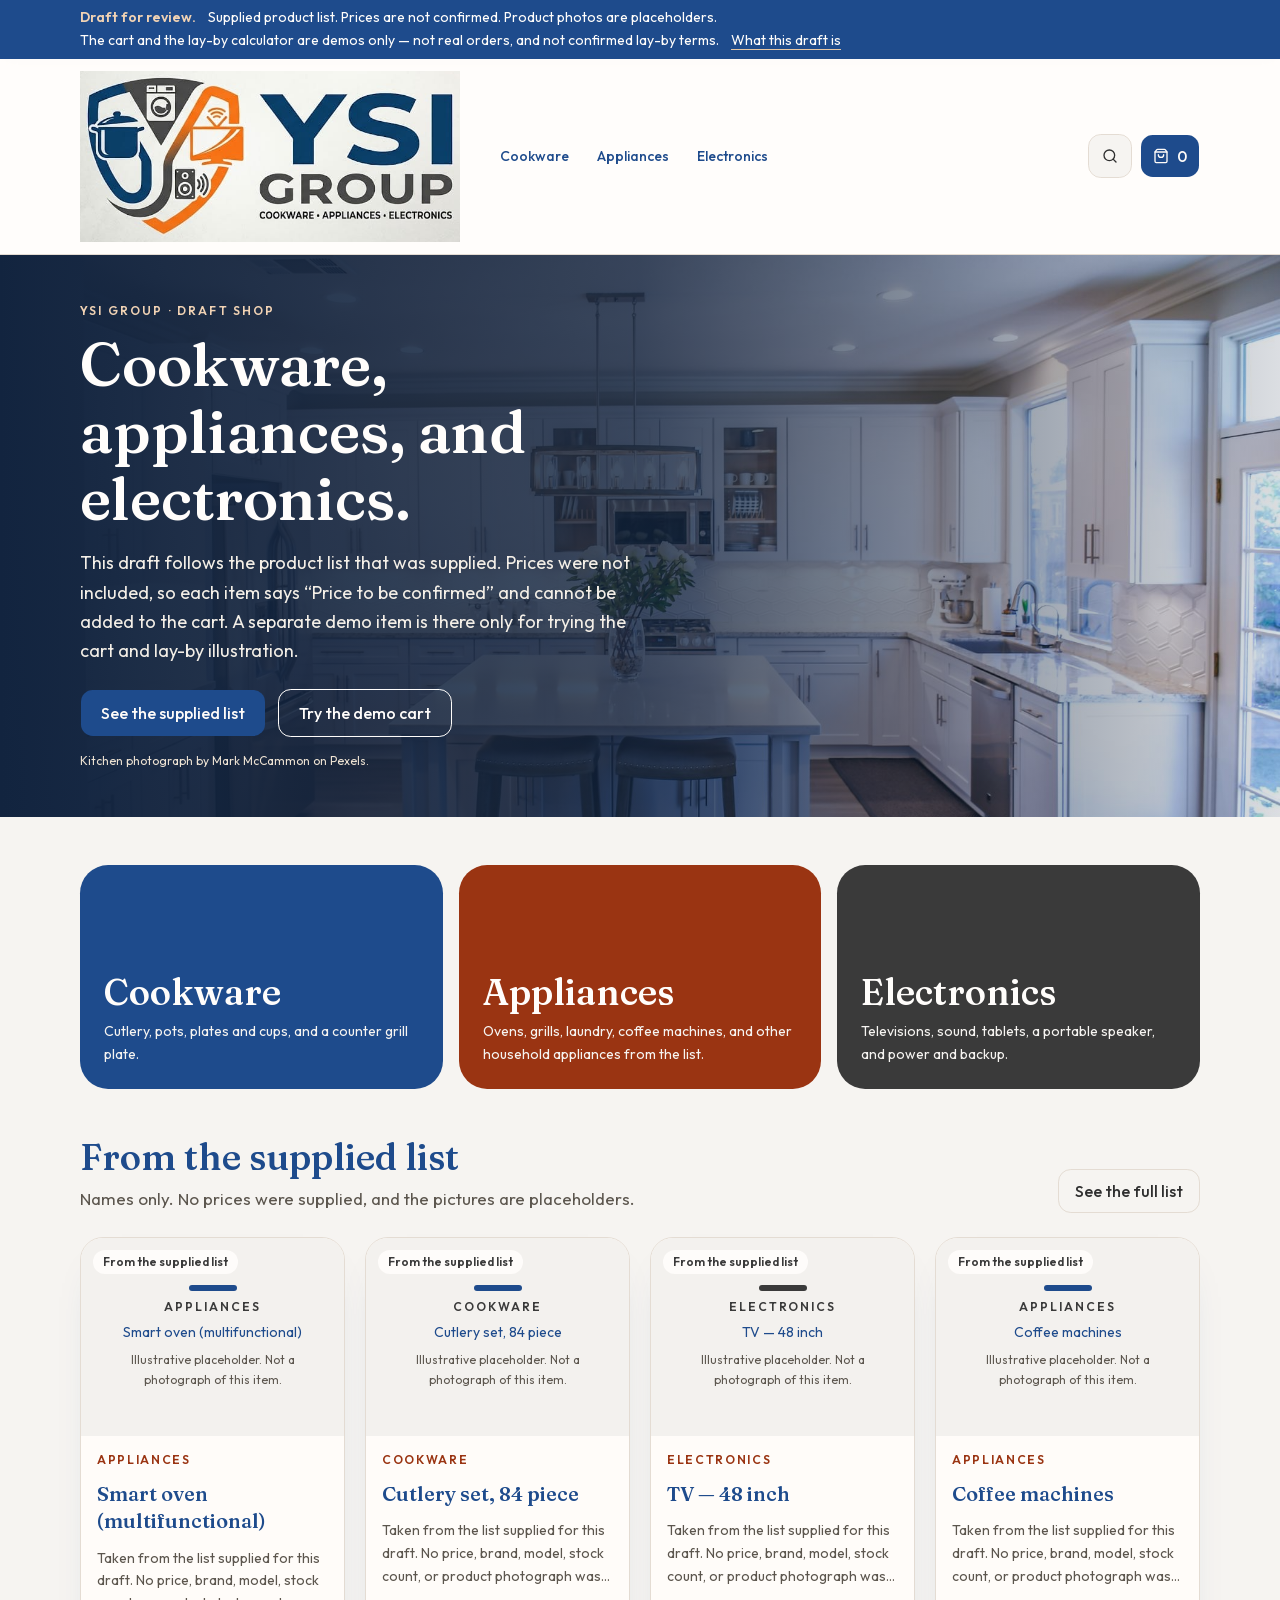
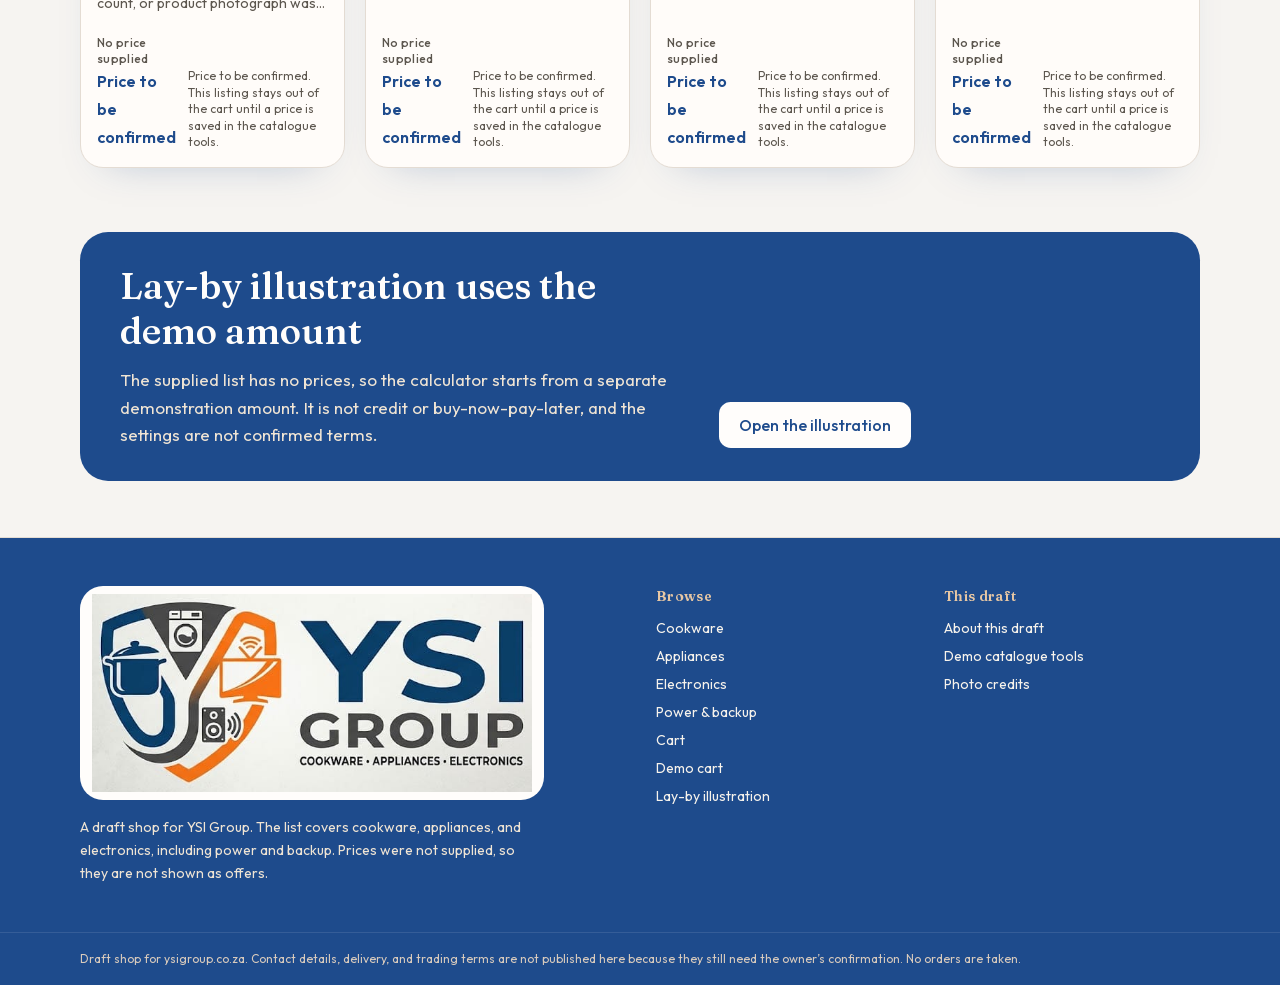
==== index.html @ 5c90bb42 "Publish YSI Group draft shop for ysigroup.co.za" ====
<!DOCTYPE html><html lang="en" class="_4LtYgq_variable _5PBLiG_variable h-full antialiased"><head><meta charSet="utf-8"/><meta name="viewport" content="width=device-width, initial-scale=1"/><link rel="preload" href="/_next/static/media/c0680f1bdb3a2e90-s.p.1gsd1jahc5dg_.woff2" as="font" crossorigin="" type="font/woff2"/><link rel="preload" href="/_next/static/media/edb99fec956915f8-s.p.32sris142tqlb.woff2" as="font" crossorigin="" type="font/woff2"/><link rel="preload" href="/images/ysi-logo.png" as="image"/><link rel="preload" as="image" href="/images/hero-kitchen.jpg"/><link rel="stylesheet" href="/_next/static/chunks/2i1_i2-8lneox.css" data-precedence="next"/><link rel="preload" as="script" fetchPriority="low" href="/_next/static/chunks/3y705tc4v-41-.js"/><script src="/_next/static/chunks/2rv5jvl35qh22.js" async=""></script><script src="/_next/static/chunks/23e6jep2anmtk.js" async=""></script><script src="/_next/static/chunks/0zrcyuvl1kbvc.js" async=""></script><script src="/_next/static/chunks/turbopack-2u1d16houkiyo.js" async=""></script><script src="/_next/static/chunks/26s81gj2-5ekq.js" async=""></script><script src="/_next/static/chunks/3yb5p16ab48hy.js" async=""></script><script src="/_next/static/chunks/202m1kkd1y5s2.js" async=""></script><script src="/_next/static/chunks/2oakj0gcyv1wy.js" async=""></script><script src="/_next/static/chunks/1x6cd5xldhxh9.js" async=""></script><title>YSI Group — draft shop</title><meta name="description" content="Draft shop for YSI Group. The supplied list has no confirmed prices. Photos are placeholders. The cart and lay-by calculator are demos only."/><meta name="robots" content="noindex, nofollow"/><link rel="icon" href="/favicon.ico?favicon.117ezoe8m31dk.ico" sizes="48x48" type="image/x-icon"/><meta name="next-size-adjust" content=""/><script src="/_next/static/chunks/0cz1d0mv5g_q7.js" noModule=""></script></head><body class="flex min-h-full flex-col bg-background text-foreground"><div hidden=""><!--$--><!--/$--></div><a href="#content" class="skip-link">Skip to content</a><div class="bg-navy text-[#fffdfb]"><p class="mx-auto flex max-w-6xl flex-wrap items-center gap-x-3 gap-y-1 px-4 py-2 text-sm leading-snug"><span class="font-semibold text-[#f0d2b4]">Draft for review.</span><span>Supplied product list. Prices are not confirmed. Product photos are placeholders.</span><span>The cart and the lay-by calculator are demos only — not real orders, and not confirmed lay-by terms.</span><a class="underline decoration-[#e7c7a4] underline-offset-4" href="/draft/">What this draft is</a></p></div><header class="sticky top-0 z-40 border-b border-border bg-[#fffdfb]/95 backdrop-blur"><div class="mx-auto flex max-w-6xl flex-wrap items-center gap-x-3 gap-y-2 px-4 py-3"><button data-slot="sheet-trigger" data-variant="outline" data-size="icon" class="group/button inline-flex shrink-0 items-center justify-center rounded-lg border bg-clip-padding text-sm font-medium whitespace-nowrap transition-all outline-none select-none focus-visible:border-ring focus-visible:ring-3 focus-visible:ring-ring/50 active:not-aria-[haspopup]:translate-y-px disabled:pointer-events-none disabled:opacity-50 aria-invalid:border-destructive aria-invalid:ring-3 aria-invalid:ring-destructive/20 dark:aria-invalid:border-destructive/50 dark:aria-invalid:ring-destructive/40 [&amp;_svg]:pointer-events-none [&amp;_svg]:shrink-0 [&amp;_svg:not([class*=&#x27;size-&#x27;])]:size-4 border-border bg-background hover:bg-muted hover:text-foreground aria-expanded:bg-muted aria-expanded:text-foreground dark:border-input dark:bg-input/30 dark:hover:bg-input/50 size-11 md:hidden" aria-label="Open menu" type="button" aria-haspopup="dialog" aria-expanded="false" data-state="closed"><svg xmlns="http://www.w3.org/2000/svg" width="24" height="24" viewBox="0 0 24 24" fill="none" stroke="currentColor" stroke-width="2" stroke-linecap="round" stroke-linejoin="round" class="lucide lucide-menu" aria-hidden="true"><path d="M4 5h16"></path><path d="M4 12h16"></path><path d="M4 19h16"></path></svg></button><a class="order-last w-full rounded-md focus-visible:outline-2 focus-visible:outline-offset-4 focus-visible:outline-copper md:order-none md:w-auto" href="/"><img src="/images/ysi-logo.png" alt="YSI Group. Cookware, appliances, electronics." width="628" height="283" class="h-auto w-full max-w-[440px] object-contain object-left md:w-[380px]"/></a><nav class="ml-4 hidden items-center gap-1 md:flex" aria-label="Primary"><a class="rounded-full px-3 py-2 text-sm font-medium text-navy hover:bg-secondary" href="/cookware/">Cookware</a><a class="rounded-full px-3 py-2 text-sm font-medium text-navy hover:bg-secondary" href="/appliances/">Appliances</a><a class="rounded-full px-3 py-2 text-sm font-medium text-navy hover:bg-secondary" href="/electronics/">Electronics</a></nav><div class="ml-auto flex items-center gap-2"><a aria-label="Search the supplied list" data-slot="button" data-variant="outline" data-size="icon" class="group/button shrink-0 items-center justify-center rounded-lg border bg-clip-padding text-sm font-medium whitespace-nowrap transition-all outline-none select-none focus-visible:border-ring focus-visible:ring-3 focus-visible:ring-ring/50 active:not-aria-[haspopup]:translate-y-px disabled:pointer-events-none disabled:opacity-50 aria-invalid:border-destructive aria-invalid:ring-3 aria-invalid:ring-destructive/20 dark:aria-invalid:border-destructive/50 dark:aria-invalid:ring-destructive/40 [&amp;_svg]:pointer-events-none [&amp;_svg]:shrink-0 [&amp;_svg:not([class*=&#x27;size-&#x27;])]:size-4 border-border bg-background hover:bg-muted hover:text-foreground aria-expanded:bg-muted aria-expanded:text-foreground dark:border-input dark:bg-input/30 dark:hover:bg-input/50 size-11 hidden sm:inline-flex" href="/shop/#catalogue-search"><svg xmlns="http://www.w3.org/2000/svg" width="24" height="24" viewBox="0 0 24 24" fill="none" stroke="currentColor" stroke-width="2" stroke-linecap="round" stroke-linejoin="round" class="lucide lucide-search" aria-hidden="true"><path d="m21 21-4.34-4.34"></path><circle cx="11" cy="11" r="8"></circle></svg></a><button data-slot="button" data-variant="default" data-size="default" class="group/button inline-flex shrink-0 items-center justify-center rounded-lg border border-transparent bg-clip-padding font-medium whitespace-nowrap transition-all outline-none select-none focus-visible:border-ring focus-visible:ring-3 focus-visible:ring-ring/50 active:not-aria-[haspopup]:translate-y-px disabled:pointer-events-none disabled:opacity-50 aria-invalid:border-destructive aria-invalid:ring-3 aria-invalid:ring-destructive/20 dark:aria-invalid:border-destructive/50 dark:aria-invalid:ring-destructive/40 [&amp;_svg]:pointer-events-none [&amp;_svg]:shrink-0 [&amp;_svg:not([class*=&#x27;size-&#x27;])]:size-4 bg-primary text-primary-foreground hover:bg-primary/80 h-11 text-base has-data-[icon=inline-end]:pr-3 has-data-[icon=inline-start]:pl-3 min-w-11 gap-2 px-3" aria-label="Open cart"><svg xmlns="http://www.w3.org/2000/svg" width="24" height="24" viewBox="0 0 24 24" fill="none" stroke="currentColor" stroke-width="2" stroke-linecap="round" stroke-linejoin="round" class="lucide lucide-shopping-bag" aria-hidden="true"><path d="M16 10a4 4 0 0 1-8 0"></path><path d="M3.103 6.034h17.794"></path><path d="M3.4 5.467a2 2 0 0 0-.4 1.2V20a2 2 0 0 0 2 2h14a2 2 0 0 0 2-2V6.667a2 2 0 0 0-.4-1.2l-2-2.667A2 2 0 0 0 17 2H7a2 2 0 0 0-1.6.8z"></path></svg><span class="tabular-nums"></span></button></div></div></header><main id="content" class="flex-1"><!--$?--><template id="B:0"></template><div class="mx-auto max-w-6xl px-4 py-8" aria-busy="true" aria-live="polite"><p class="text-sm text-muted-foreground">Loading the draft catalogue…</p><div class="mt-6 grid gap-4 sm:grid-cols-2 lg:grid-cols-3"><div class="h-80 animate-pulse rounded-2xl bg-cream-deep"></div><div class="h-80 animate-pulse rounded-2xl bg-cream-deep"></div><div class="h-80 animate-pulse rounded-2xl bg-cream-deep"></div><div class="h-80 animate-pulse rounded-2xl bg-cream-deep"></div><div class="h-80 animate-pulse rounded-2xl bg-cream-deep"></div><div class="h-80 animate-pulse rounded-2xl bg-cream-deep"></div></div></div><!--/$--><!--$--><!--/$--></main><footer class="mt-auto border-t border-border bg-navy text-[#f7f3ec]"><div class="mx-auto grid max-w-6xl gap-8 px-4 py-12 sm:grid-cols-2 lg:grid-cols-4"><div class="sm:col-span-2"><div class="inline-flex rounded-2xl bg-[#fffdfb] px-3 py-2"><img src="/images/ysi-logo.png" alt="YSI Group. Cookware, appliances, electronics." width="628" height="283" class="h-auto max-w-[440px] object-contain object-left w-[min(100%,440px)] md:w-[440px]"/></div><p class="mt-4 max-w-md text-sm leading-relaxed text-[#efe4d4]">A draft shop for YSI Group. The list covers cookware, appliances, and electronics, including power and backup. Prices were not supplied, so they are not shown as offers.</p></div><div><h2 class="text-sm font-semibold tracking-wide text-[#e7c7a4]">Browse</h2><ul class="mt-3 space-y-2 text-sm"><li><a class="underline-offset-4 hover:underline" href="/cookware/">Cookware</a></li><li><a class="underline-offset-4 hover:underline" href="/appliances/">Appliances</a></li><li><a class="underline-offset-4 hover:underline" href="/electronics/">Electronics</a></li><li><a class="underline-offset-4 hover:underline" href="/electronics/?group=power-backup">Power &amp; backup</a></li><li><a class="underline-offset-4 hover:underline" href="/cart/">Cart</a></li><li><a class="underline-offset-4 hover:underline" href="/demo/">Demo cart</a></li><li><a class="underline-offset-4 hover:underline" href="/lay-by/">Lay-by illustration</a></li></ul></div><div><h2 class="text-sm font-semibold tracking-wide text-[#e7c7a4]">This draft</h2><ul class="mt-3 space-y-2 text-sm"><li><a class="underline-offset-4 hover:underline" href="/draft/">About this draft</a></li><li><a class="underline-offset-4 hover:underline" href="/admin/">Demo catalogue tools</a></li><li><a class="underline-offset-4 hover:underline" href="/draft/#credits">Photo credits</a></li></ul></div></div><div class="border-t border-white/10"><p class="mx-auto max-w-6xl px-4 py-4 text-xs leading-relaxed text-[#d9cbbd]">Draft shop for ysigroup.co.za. Contact details, delivery, and trading terms are not published here because they still need the owner’s confirmation. No orders are taken.</p></div></footer><script>requestAnimationFrame(function(){$RT=performance.now()});</script><script id="_R_">(globalThis["TURBOPACK"] || (globalThis["TURBOPACK"] = [])).push({"otherChunks":["static/chunks/3y705tc4v-41-.js","static/chunks/2rv5jvl35qh22.js","static/chunks/23e6jep2anmtk.js","static/chunks/0zrcyuvl1kbvc.js"],"runtimeModuleIds":[94553]});</script><script src="/_next/static/chunks/3y705tc4v-41-.js" async=""></script><div hidden id="S:0"><div><section class="relative min-h-[34rem] overflow-hidden bg-navy-deep text-[#fffdfb]"><div class="absolute inset-0"><img src="/images/hero-kitchen.jpg" alt="A bright kitchen with white cupboards, a central island, and stainless appliances" class="h-full w-full object-cover"/><div class="absolute inset-0 bg-gradient-to-t from-[#12243f] via-[#12243f]/75 to-[#12243f]/20 md:bg-gradient-to-r md:from-[#12243f] md:via-[#12243f]/80 md:to-[#12243f]/15"></div></div><div class="relative mx-auto flex min-h-[34rem] max-w-6xl items-end px-4 py-12 md:items-center"><div class="max-w-xl"><p class="text-xs font-semibold tracking-[0.18em] text-[#f0d2b4] uppercase">YSI Group · draft shop</p><h1 class="mt-3 font-heading text-[2.6rem] leading-[1.12] sm:text-6xl">Cookware, appliances, and electronics.</h1><p class="mt-4 text-lg leading-relaxed text-[#f4efe7]">This draft follows the product list that was supplied. Prices were not included, so each item says “Price to be confirmed” and cannot be added to the cart. A separate demo item is there only for trying the cart and lay-by illustration.</p><div class="mt-6 flex flex-col gap-3 sm:flex-row"><a data-slot="button" data-variant="default" data-size="lg" class="group/button inline-flex shrink-0 items-center justify-center rounded-lg border border-transparent bg-clip-padding font-medium whitespace-nowrap transition-all outline-none select-none focus-visible:border-ring focus-visible:ring-3 focus-visible:ring-ring/50 active:not-aria-[haspopup]:translate-y-px disabled:pointer-events-none disabled:opacity-50 aria-invalid:border-destructive aria-invalid:ring-3 aria-invalid:ring-destructive/20 dark:aria-invalid:border-destructive/50 dark:aria-invalid:ring-destructive/40 [&amp;_svg]:pointer-events-none [&amp;_svg]:shrink-0 [&amp;_svg:not([class*=&#x27;size-&#x27;])]:size-4 bg-primary text-primary-foreground hover:bg-primary/80 h-12 gap-2 px-5 text-base has-data-[icon=inline-end]:pr-4 has-data-[icon=inline-start]:pl-4" href="/shop/">See the supplied list</a><a data-slot="button" data-variant="outline" data-size="lg" class="group/button inline-flex shrink-0 items-center justify-center rounded-lg border bg-clip-padding font-medium whitespace-nowrap transition-all outline-none select-none focus-visible:border-ring focus-visible:ring-3 focus-visible:ring-ring/50 active:not-aria-[haspopup]:translate-y-px disabled:pointer-events-none disabled:opacity-50 aria-invalid:border-destructive aria-invalid:ring-3 aria-invalid:ring-destructive/20 dark:aria-invalid:border-destructive/50 dark:aria-invalid:ring-destructive/40 [&amp;_svg]:pointer-events-none [&amp;_svg]:shrink-0 [&amp;_svg:not([class*=&#x27;size-&#x27;])]:size-4 hover:text-foreground aria-expanded:bg-muted aria-expanded:text-foreground dark:border-input dark:bg-input/30 dark:hover:bg-input/50 h-12 gap-2 px-5 text-base has-data-[icon=inline-end]:pr-4 has-data-[icon=inline-start]:pl-4 border-[#fffdfb] bg-transparent text-[#fffdfb] hover:bg-white/10" href="/demo/">Try the demo cart</a></div><p class="mt-4 text-xs text-[#efe4d4]">Kitchen photograph by <!-- -->Mark McCammon<!-- --> on Pexels.</p></div></div></section><section class="mx-auto max-w-6xl px-4 py-12"><div class="grid gap-4 md:grid-cols-3"><a class="flex min-h-56 flex-col justify-end rounded-3xl p-6 text-[#fffdfb] bg-navy focus-visible:outline-2 focus-visible:outline-offset-4 focus-visible:outline-orange" href="/cookware/"><h2 class="font-heading text-4xl">Cookware</h2><p class="mt-2 text-sm leading-relaxed text-[#f6f4f1]">Cutlery, pots, plates and cups, and a counter grill plate.</p></a><a class="flex min-h-56 flex-col justify-end rounded-3xl p-6 text-[#fffdfb] bg-orange-deep focus-visible:outline-2 focus-visible:outline-offset-4 focus-visible:outline-orange" href="/appliances/"><h2 class="font-heading text-4xl">Appliances</h2><p class="mt-2 text-sm leading-relaxed text-[#f6f4f1]">Ovens, grills, laundry, coffee machines, and other household appliances from the list.</p></a><a class="flex min-h-56 flex-col justify-end rounded-3xl p-6 text-[#fffdfb] bg-charcoal focus-visible:outline-2 focus-visible:outline-offset-4 focus-visible:outline-orange" href="/electronics/"><h2 class="font-heading text-4xl">Electronics</h2><p class="mt-2 text-sm leading-relaxed text-[#f6f4f1]">Televisions, sound, tablets, a portable speaker, and power and backup.</p></a></div></section><section class="mx-auto max-w-6xl px-4 pb-4"><div class="flex flex-wrap items-end justify-between gap-3"><div><h2 class="font-heading text-3xl text-navy sm:text-4xl">From the supplied list</h2><p class="mt-2 max-w-xl text-muted-foreground">Names only. No prices were supplied, and the pictures are placeholders.</p></div><a data-slot="button" data-variant="outline" data-size="default" class="group/button inline-flex shrink-0 items-center justify-center rounded-lg border bg-clip-padding font-medium whitespace-nowrap transition-all outline-none select-none focus-visible:border-ring focus-visible:ring-3 focus-visible:ring-ring/50 active:not-aria-[haspopup]:translate-y-px disabled:pointer-events-none disabled:opacity-50 aria-invalid:border-destructive aria-invalid:ring-3 aria-invalid:ring-destructive/20 dark:aria-invalid:border-destructive/50 dark:aria-invalid:ring-destructive/40 [&amp;_svg]:pointer-events-none [&amp;_svg]:shrink-0 [&amp;_svg:not([class*=&#x27;size-&#x27;])]:size-4 border-border bg-background hover:bg-muted hover:text-foreground aria-expanded:bg-muted aria-expanded:text-foreground dark:border-input dark:bg-input/30 dark:hover:bg-input/50 h-11 gap-2 px-4 text-base has-data-[icon=inline-end]:pr-3 has-data-[icon=inline-start]:pl-3" href="/shop/">See the full list</a></div><div class="mx-auto max-w-6xl px-4 py-8" aria-busy="true" aria-live="polite"><p class="text-sm text-muted-foreground">Loading the draft catalogue…</p><div class="mt-6 grid gap-4 sm:grid-cols-2 lg:grid-cols-3"><div class="h-80 animate-pulse rounded-2xl bg-cream-deep"></div><div class="h-80 animate-pulse rounded-2xl bg-cream-deep"></div><div class="h-80 animate-pulse rounded-2xl bg-cream-deep"></div><div class="h-80 animate-pulse rounded-2xl bg-cream-deep"></div><div class="h-80 animate-pulse rounded-2xl bg-cream-deep"></div><div class="h-80 animate-pulse rounded-2xl bg-cream-deep"></div></div></div></section><section class="mx-auto mt-12 max-w-6xl px-4 pb-14"><div class="grid gap-6 rounded-3xl bg-navy px-6 py-8 text-[#fffdfb] md:grid-cols-[1.3fr_1fr] md:px-10"><div><h2 class="font-heading text-3xl leading-tight sm:text-4xl">Lay-by illustration uses the demo amount</h2><p class="mt-3 leading-relaxed text-[#efe4d4]">The supplied list has no prices, so the calculator starts from a separate demonstration amount. It is not credit or buy-now-pay-later, and the settings are not confirmed terms.</p></div><div class="flex items-end"><a data-slot="button" data-variant="default" data-size="lg" class="group/button inline-flex shrink-0 items-center justify-center rounded-lg border border-transparent bg-clip-padding font-medium whitespace-nowrap transition-all outline-none select-none focus-visible:border-ring focus-visible:ring-3 focus-visible:ring-ring/50 active:not-aria-[haspopup]:translate-y-px disabled:pointer-events-none disabled:opacity-50 aria-invalid:border-destructive aria-invalid:ring-3 aria-invalid:ring-destructive/20 dark:aria-invalid:border-destructive/50 dark:aria-invalid:ring-destructive/40 [&amp;_svg]:pointer-events-none [&amp;_svg]:shrink-0 [&amp;_svg:not([class*=&#x27;size-&#x27;])]:size-4 h-12 gap-2 px-5 text-base has-data-[icon=inline-end]:pr-4 has-data-[icon=inline-start]:pl-4 bg-[#fffdfb] text-navy hover:bg-[#f3e7d6]" href="/lay-by/">Open the illustration</a></div></div></section></div></div><script>$RB=[];$RV=function(a){$RT=performance.now();for(var b=0;b<a.length;b+=2){var c=a[b],e=a[b+1];null!==e.parentNode&&e.parentNode.removeChild(e);var f=c.parentNode;if(f){var g=c.previousSibling,h=0;do{if(c&&8===c.nodeType){var d=c.data;if("/$"===d||"/&"===d)if(0===h)break;else h--;else"$"!==d&&"$?"!==d&&"$~"!==d&&"$!"!==d&&"&"!==d||h++}d=c.nextSibling;f.removeChild(c);c=d}while(c);for(;e.firstChild;)f.insertBefore(e.firstChild,c);g.data="$";g._reactRetry&&requestAnimationFrame(g._reactRetry)}}a.length=0};
$RC=function(a,b){if(b=document.getElementById(b))(a=document.getElementById(a))?(a.previousSibling.data="$~",$RB.push(a,b),2===$RB.length&&("number"!==typeof $RT?requestAnimationFrame($RV.bind(null,$RB)):(a=performance.now(),setTimeout($RV.bind(null,$RB),2300>a&&2E3<a?2300-a:$RT+300-a)))):b.parentNode.removeChild(b)};$RC("B:0","S:0")</script><script>(self.__next_f=self.__next_f||[]).push([0])</script><script>self.__next_f.push([1,"1:\"$Sreact.fragment\"\n2:\"/_next/static/chunks/26s81gj2-5ekq.js\"\n3:\"/_next/static/chunks/3yb5p16ab48hy.js\"\n4:\"/_next/static/chunks/202m1kkd1y5s2.js\"\n5:I[28739,[\"$2\",\"$3\",\"$4\"],\"Providers\"]\n6:I[22016,[\"$2\",\"$3\",\"$4\"],\"\"]\n7:I[48303,[\"$2\",\"$3\",\"$4\"],\"SiteHeader\"]\n8:I[39756,[\"$2\",\"$3\",\"$4\"],\"default\"]\n9:\"/_next/static/chunks/2oakj0gcyv1wy.js\"\na:I[8821,[\"$2\",\"$3\",\"$4\",\"$9\"],\"default\"]\nb:I[37457,[\"$2\",\"$3\",\"$4\"],\"default\"]\n12:I[68027,[\"$2\",\"$3\",\"$4\"],\"default\",1]\n:HL[\"/_next/static/chunks/2i1_i2-8lneox.css\",\"style\"]\n:HL[\"/_next/static/media/c0680f1bdb3a2e90-s.p.1gsd1jahc5dg_.woff2\",\"font\",{\"crossOrigin\":\"\",\"type\":\"font/woff2\"}]\n:HL[\"/_next/static/media/edb99fec956915f8-s.p.32sris142tqlb.woff2\",\"font\",{\"crossOrigin\":\"\",\"type\":\"font/woff2\"}]\n:HL[\"/images/ysi-logo.png\",\"image\"]\nf:[[\"children\",{\"s\":\"__PAGE__\",\"h\":512,\"d\":{\"r\":\"$L10\",\"p\":false,\"v\":null}}]]\n0:{\"P\":null,\"c\":[\"\",\"\"],\"q\":\"\",\"i\":false,\"t\":{\"t\":{\"s\":\"\",\"h\":528,\"d\":{\"r\":[\"$\",\"$1\",\"c\",{\"children\":[[[\"$\",\"link\",\"0\",{\"rel\":\"stylesheet\",\"href\":\"/_next/static/chunks/2i1_i2-8lneox.css\",\"precedence\":\"next\",\"crossOrigin\":\"$undefined\",\"nonce\":\"$undefined\"}],[\"$\",\"script\",\"script-0\",{\"src\":\"/_next/static/chunks/26s81gj2-5ekq.js\",\"async\":true,\"nonce\":\"$undefined\"}],[\"$\",\"script\",\"script-1\",{\"src\":\"/_next/static/chunks/3yb5p16ab48hy.js\",\"async\":true,\"nonce\":\"$undefined\"}],[\"$\",\"script\",\"script-2\",{\"src\":\"/_next/static/chunks/202m1kkd1y5s2.js\",\"async\":true,\"nonce\":\"$undefined\"}]],[\"$\",\"html\",null,{\"lang\":\"en\",\"className\":\"_4LtYgq_variable _5PBLiG_variable h-full antialiased\",\"children\":[\"$\",\"body\",null,{\"className\":\"flex min-h-full flex-col bg-background text-foreground\",\"children\":[[\"$\",\"a\",null,{\"href\":\"#content\",\"className\":\"skip-link\",\"children\":\"Skip to content\"}],[\"$\",\"$L5\",null,{\"children\":[[\"$\",\"div\",null,{\"className\":\"bg-navy text-[#fffdfb]\",\"children\":[\"$\",\"p\",null,{\"className\":\"mx-auto flex max-w-6xl flex-wrap items-center gap-x-3 gap-y-1 px-4 py-2 text-sm leading-snug\",\"children\":[[\"$\",\"span\",null,{\"className\":\"font-semibold text-[#f0d2b4]\",\"children\":\"Draft for review.\"}],[\"$\",\"span\",null,{\"children\":\"Supplied product list. Prices are not confirmed. Product photos are placeholders.\"}],[\"$\",\"span\",null,{\"children\":\"The cart and the lay-by calculator are demos only — not real orders, and not confirmed lay-by terms.\"}],[\"$\",\"$L6\",null,{\"href\":\"/draft\",\"className\":\"underline decoration-[#e7c7a4] underline-offset-4\",\"children\":\"What this draft is\"}]]}]}],[\"$\",\"$L7\",null,{}],[\"$\",\"main\",null,{\"id\":\"content\",\"className\":\"flex-1\",\"children\":[\"$\",\"$L8\",null,{\"parallelRouterKey\":\"children\",\"error\":\"$a\",\"errorStyles\":[],\"errorScripts\":[[\"$\",\"script\",\"script-0\",{\"src\":\"/_next/static/chunks/2oakj0gcyv1wy.js\",\"async\":true,\"nonce\":\"$undefined\"}]],\"template\":[\"$\",\"$Lb\",null,{}],\"templateStyles\":\"$undefined\",\"templateScripts\":\"$undefined\",\"notFound\":[[\"$\",\"div\",null,{\"className\":\"mx-auto max-w-xl px-4 py-20 text-center\",\"children\":[[\"$\",\"h1\",null,{\"className\":\"font-heading text-4xl text-navy\",\"children\":\"That page is not in the draft\"}],[\"$\",\"p\",null,{\"className\":\"mt-3 text-muted-foreground\",\"children\":\"The address does not match a page in this shop preview.\"}],[\"$\",\"$L6\",null,{\"href\":\"/\",\"children\":\"Back to the draft home\",\"data-slot\":\"button\",\"data-variant\":\"default\",\"data-size\":\"default\",\"className\":\"group/button inline-flex shrink-0 items-center justify-center rounded-lg border border-transparent bg-clip-padding font-medium whitespace-nowrap transition-all outline-none select-none focus-visible:border-ring focus-visible:ring-3 focus-visible:ring-ring/50 active:not-aria-[haspopup]:translate-y-px disabled:pointer-events-none disabled:opacity-50 aria-invalid:border-destructive aria-invalid:ring-3 aria-invalid:ring-destructive/20 dark:aria-invalid:border-destructive/50 dark:aria-invalid:ring-destructive/40 [\u0026_svg]:pointer-events-none [\u0026_svg]:shrink-0 [\u0026_svg:not([class*='size-'])]:size-4 bg-primary text-primary-foreground hover:bg-primary/80 h-11 gap-2 px-4 text-base has-data-[icon=inline-end]:pr-3 has-data-[icon=inline-start]:pl-3 mt-6\",\"ref\":null}]]}],[]],\"forbidden\":\"$undefined\",\"unauthorized\":\"$undefined\"}]}],[\"$\",\"footer\",null,{\"className\":\"mt-auto border-t border-border bg-navy text-[#f7f3ec]\",\"children\":[[\"$\",\"div\",null,{\"className\":\"mx-auto grid max-w-6xl gap-8 px-4 py-12 sm:grid-cols-2 lg:grid-cols-4\",\"children\":[[\"$\",\"div\",null,{\"className\":\"sm:col-span-2\",\"children\":[[\"$\",\"div\",null,{\"className\":\"inline-flex rounded-2xl bg-[#fffdfb] px-3 py-2\",\"children\":[\"$\",\"img\",null,{\"src\":\"/images/ysi-logo.png\",\"alt\":\"YSI Group. Cookware, appliances, electronics.\",\"width\":628,\"height\":283,\"className\":\"h-auto max-w-[440px] object-contain object-left w-[min(100%,440px)] md:w-[440px]\"}]}],[\"$\",\"p\",null,{\"className\":\"mt-4 max-w-md text-sm leading-relaxed text-[#efe4d4]\",\"children\":\"A draft shop for YSI Group. The list covers cookware, appliances, and electronics, including power and backup. Prices were not supplied, so they are not shown as offers.\"}]]}],[\"$\",\"div\",null,{\"children\":[[\"$\",\"h2\",null,{\"className\":\"text-sm font-semibold tracking-wide text-[#e7c7a4]\",\"children\":\"Browse\"}],\"$Lc\"]}],\"$Ld\"]}],\"$Le\"]}]]}]]}]}]]}],\"p\":false,\"v\":null},\"c\":\"$Qf\"},\"h\":{\"r\":\"$L11\",\"p\":false,\"v\":null}},\"m\":\"$undefined\",\"G\":[\"$12\",[\"$L13\"]],\"S\":true,\"r\":\"$undefined\",\"s\":\"$undefined\",\"a\":\"$undefined\",\"l\":\"$undefined\",\"p\":\"$undefined\",\"d\":\"$undefined\",\"b\":\"SJTzHVlXDKnlodA_QAhYy\"}\n14:\"$Sreact.suspense\"\n15:\"/_next/static/chunks/1x6cd5xldhxh9.js\"\n16:I[71549,[\"$2\",\"$3\",\"$4\",\"$15\"],\"HomeView\"]\n17:I[97367,[\"$2\",\"$3\",\"$4\"],\"OutletBoundary\"]\n19:\"ViewportBoundary\"\n1a:I[97367,[\"$2\",\"$3\",\"$4\"],\"$19\"]\n1c:\"MetadataBoundary\"\n1d:I[97367,[\"$2\",\"$3\",\"$4\"],\"$1c\"]\nc:[\"$\",\"ul\",null,{\"className\":\"mt-3 space-y-2 text-sm\",\"children\":[[\"$\",\"li\",null,{\"children\":[\"$\",\"$L6\",null,{\"className\":\"underline-offset-4 hover:underline\",\"href\":\"/cookware\",\"children\":\"Cookware\"}]}],[\"$\",\"li\",null,{\"children\":[\"$\",\"$L6\",null,{\"className\":\"underline-offset-4 hover:underline\",\"href\":\"/appliances\",\"children\":\"Appliances\"}]}],[\"$\",\"li\",null,{\"children\":[\"$\",\"$L6\",null,{\"className\":\"underline-offset-4 hover:underline\",\"href\":\"/electronics\",\"children\":\"Electronics\"}]}],[\"$\",\"li\",null,{\"children\":[\"$\",\"$L6\",null,{\"className\":\"underline-offset-4 hover:underline\",\"href\":\"/electronics?group=power-backup\",\"children\":\"Power \u0026 backup\"}]}],[\"$\",\"li\",null,{\"children\":[\"$\",\"$L6\",null,{\"className\":\"underline-offset-4 hover:underline\",\"href\":\"/cart\",\"children\":\"Cart\"}]}],[\"$\",\"li\",null,{\"children\":[\"$\",\"$L6\",null,{\"className\":\"underline-offset-4 hover:underline\",\"href\":\"/demo\",\"children\":\"Demo cart\"}]}],[\"$\",\"li\",null,{\"children\":[\"$\",\"$L6\",null,{\"className\":\"underline-offset-4 hover:underline\",\"href\":\"/lay-by\",\"children\":\"Lay-by illustration\"}]}]]}]\nd:[\"$\",\"div\",null,{\"children\":[[\"$\",\"h2\",null,{\"className\":\"text-sm font-semibold tracking-wide text-[#e7c7a4]\",\"children\":\"This draft\"}],[\"$\",\"ul\",null,{\"className\":\"mt-3 space-y-2 text-sm\",\"children\":[[\"$\",\"li\",null,{\"children\":[\"$\",\"$L6\",null,{\"className\":\"underline-offset-4 hover:underline\",\"href\":\"/draft\",\"children\":\"About this draft\"}]}],[\"$\",\"li\",null,{\"children\":[\"$\",\"$L6\",null,{\"className\":\"underline-offset-4 hover:underline\",\"href\":\"/admin\",\"children\":\"Demo catalogue tools\"}]}],[\"$\",\"li\",null,{\"children\":[\"$\",\"$L6\",null,{\"className\":\"underline-offset-4 hover:underline\",\"href\":\"/draft#credits\",\"children\":\"Photo credits\"}]}]]}]]}]\ne:[\"$\",\"div\",null,{\"className\":\"border-t border-white/10\",\"children\":[\"$\",\"p\",null,{\"className\":\"mx-auto max-w-6xl px-4 py-4 text-xs leading-relaxed text-[#d9cbbd]\",\"children\":\"Draft shop for ysigroup.co.za. Contact details, delivery, and trading terms are not published here because they still need the owner’s confirmation. No orders are taken.\"}]}]\n10:[\"$\",\"$1\",\"c\",{\"children\":[[\"$\",\"$14\",null,{\"fallback\":[\"$\",\"div\",null,{\"className\":\"mx-auto max-w-6xl px-4 py-8\",\"aria-busy\":\"true\",\"aria-live\":\"polite\",\"children\":[[\"$\",\"p\",null,{\"className\":\"text-sm text-muted-foreground\",\"children\":\"Loading the draft catalogue…\"}],[\"$\",\"div\",null,{\"className\":\"mt-6 grid gap-4 sm:grid-cols-2 lg:grid-cols-3\",\"children\":[[\"$\",\"div\",\"0\",{\"className\":\"h-80 animate-pulse rounded-2xl bg-cream-deep\"}],[\"$\",\"div\",\"1\",{\"className\":\"h-80 animate-pulse rounded-2xl bg-cream-deep\"}],[\"$\",\"div\",\"2\",{\"className\":\"h-80 animate-pulse rounded-2xl bg-cream-deep\"}],[\"$\",\"div\",\"3\",{\"className\":\"h-80 animate-pulse rounded-2xl bg-cream-deep\"}],[\"$\",\"div\",\"4\",{\"className\":\"h-80 animate-pulse rounded-2xl bg-cream-deep\"}],[\"$\",\"div\",\"5\",{\"className\":\"h-80 animate-pulse rounded-2xl bg-cream-deep\"}]]}]]}],\"children\":[\"$\",\"$L16\",null,{}]}],[[\"$\",\"script\",\"script-0\",{\"src\":\"/_next/static/chunks/1x6cd5xldhxh9.js\",\"async\":true,\"nonce\":\"$undefined\"}]],[\"$\",\"$L17\",null,{\"children\":[\"$\",\"$14\",null,{\"name\":\"Next.MetadataOutlet\",\"children\":\"$@18\"}]}]]}]\n11:[\"$\",\"$1\",\"h\",{\"children\":[null,[\"$\",\"$L1a\",null,{\"children\":\"$L1b\"}],[\"$\",\"$L1d\",null,{\"children\":[[\"$\",\"div\",null,{\"hidden\":true,\"children\":[\"$\",\"$14\",null,{\"name\":\"Next.Metadata\",\"children\":\"$L1e\"}]}],null]}],[\"$\",\"meta\",null,{\"name\":\"next-size-adjust\",\"content\":\"\"}]]}]\n13:[\"$\",\"link\",\"0\",{\"rel\":\"stylesheet\",\"href\":\"/_next/static/chunks/2i1_i2-8lneox.css\",\"precedence\":\"next\",\"crossOrigin\":\"$undefined\",\"nonce\":\"$undefined\"}]\n1b:[[\"$\",\"meta\",\"0\",{\"charSet\":\"utf-8\"}],[\"$\",\"meta\",\"1\",{\"name\":\"viewport\",\"content\":\"width=device-width, initial-scale=1\"}]]\n1f:I[27201,[\"$2\",\"$3\",\"$4\"],\"IconMark\"]\n18:null\n1e:[[\"$\",\"title\",\"0\",{\"children\":\"YSI Group — draft shop\"}],[\"$\",\"meta\",\"1\",{\"name\":\"description\",\"content\":\"Draft shop for YSI Group. The supplied list has no confirmed prices. Photos are placeholders. The cart and lay-by calculator are demos only.\"}],[\"$\",\"meta\",\"2\",{\"name\":\"robots\",\"content\":\"noindex, nofollow\"}],[\"$\",\"link\",\"3\",{\"rel\":\"icon\",\"href\":\"/favicon.ico?favicon.117ezoe8m31dk.ico\",\"sizes\":\"48x48\",\"type\":\"image/x-icon\"}],[\"$\",\"$L1f\",\"4\",{}]]\n"])</script></body></html>
---- _next/static/chunks/2i1_i2-8lneox.css ----
@font-face{font-family:Outfit;font-style:normal;font-weight:100 900;font-display:swap;src:url(../media/8bcddb47c8219945-s.1spbknb88wd48.woff2)format("woff2");unicode-range:U+100-2BA,U+2BD-2C5,U+2C7-2CC,U+2CE-2D7,U+2DD-2FF,U+304,U+308,U+329,U+1D00-1DBF,U+1E00-1E9F,U+1EF2-1EFF,U+2020,U+20A0-20AB,U+20AD-20C4,U+2113,U+2C60-2C7F,U+A720-A7FF}@font-face{font-family:Outfit;font-style:normal;font-weight:100 900;font-display:swap;src:url(../media/c0680f1bdb3a2e90-s.p.1gsd1jahc5dg_.woff2)format("woff2");unicode-range:U+??,U+131,U+152-153,U+2BB-2BC,U+2C6,U+2DA,U+2DC,U+304,U+308,U+329,U+2000-206F,U+20AC,U+2122,U+2191,U+2193,U+2212,U+2215,U+FEFF,U+FFFD}@font-face{font-family:Outfit Fallback;src:local(Arial);ascent-override:100.18%;descent-override:26.05%;line-gap-override:0.0%;size-adjust:99.82%}._4LtYgq_className{font-family:Outfit,Outfit Fallback;font-style:normal}._4LtYgq_variable{--font-outfit:"Outfit", "Outfit Fallback"}
@font-face{font-family:Fraunces;font-style:normal;font-weight:100 900;font-display:swap;src:url(../media/b8ccc630e9b93600-s.2qo5md4hn_gum.woff2)format("woff2");unicode-range:U+102-103,U+110-111,U+128-129,U+168-169,U+1A0-1A1,U+1AF-1B0,U+300-301,U+303-304,U+308-309,U+323,U+329,U+1EA0-1EF9,U+20AB}@font-face{font-family:Fraunces;font-style:normal;font-weight:100 900;font-display:swap;src:url(../media/1ab3e5abcf77747f-s.1d9rlgtqyj_-l.woff2)format("woff2");unicode-range:U+100-2BA,U+2BD-2C5,U+2C7-2CC,U+2CE-2D7,U+2DD-2FF,U+304,U+308,U+329,U+1D00-1DBF,U+1E00-1E9F,U+1EF2-1EFF,U+2020,U+20A0-20AB,U+20AD-20C4,U+2113,U+2C60-2C7F,U+A720-A7FF}@font-face{font-family:Fraunces;font-style:normal;font-weight:100 900;font-display:swap;src:url(../media/edb99fec956915f8-s.p.32sris142tqlb.woff2)format("woff2");unicode-range:U+??,U+131,U+152-153,U+2BB-2BC,U+2C6,U+2DA,U+2DC,U+304,U+308,U+329,U+2000-206F,U+20AC,U+2122,U+2191,U+2193,U+2212,U+2215,U+FEFF,U+FFFD}@font-face{font-family:Fraunces Fallback;src:local(Times New Roman);ascent-override:84.71%;descent-override:22.09%;line-gap-override:0.0%;size-adjust:115.45%}._5PBLiG_className{font-family:Fraunces,Fraunces Fallback;font-style:normal}._5PBLiG_variable{--font-fraunces:"Fraunces", "Fraunces Fallback"}
@layer properties{@supports (((-webkit-hyphens:none)) and (not (margin-trim:block))) or ((-moz-orient:inline) and (not (color:rgb(from red r g b)))){:root,:host{--shimmer-angle:20deg}*,:before,:after,::backdrop{--tw-translate-x:0;--tw-translate-y:0;--tw-translate-z:0;--tw-space-y-reverse:0;--tw-border-style:solid;--tw-gradient-position:initial;--tw-gradient-from:#0000;--tw-gradient-via:#0000;--tw-gradient-to:#0000;--tw-gradient-stops:initial;--tw-gradient-via-stops:initial;--tw-gradient-from-position:0%;--tw-gradient-via-position:50%;--tw-gradient-to-position:100%;--tw-leading:initial;--tw-font-weight:initial;--tw-tracking:initial;--tw-ordinal:initial;--tw-slashed-zero:initial;--tw-numeric-figure:initial;--tw-numeric-spacing:initial;--tw-numeric-fraction:initial;--tw-shadow:0 0 #0000;--tw-shadow-color:initial;--tw-shadow-alpha:100%;--tw-inset-shadow:0 0 #0000;--tw-inset-shadow-color:initial;--tw-inset-shadow-alpha:100%;--tw-ring-color:initial;--tw-ring-shadow:0 0 #0000;--tw-inset-ring-color:initial;--tw-inset-ring-shadow:0 0 #0000;--tw-ring-inset:initial;--tw-ring-offset-width:0px;--tw-ring-offset-color:#fff;--tw-ring-offset-shadow:0 0 #0000;--tw-outline-style:solid;--tw-blur:initial;--tw-brightness:initial;--tw-contrast:initial;--tw-grayscale:initial;--tw-hue-rotate:initial;--tw-invert:initial;--tw-opacity:initial;--tw-saturate:initial;--tw-sepia:initial;--tw-drop-shadow:initial;--tw-drop-shadow-color:initial;--tw-drop-shadow-alpha:100%;--tw-drop-shadow-size:initial;--tw-backdrop-blur:initial;--tw-backdrop-brightness:initial;--tw-backdrop-contrast:initial;--tw-backdrop-grayscale:initial;--tw-backdrop-hue-rotate:initial;--tw-backdrop-invert:initial;--tw-backdrop-opacity:initial;--tw-backdrop-saturate:initial;--tw-backdrop-sepia:initial;--tw-duration:initial;--tw-ease:initial;--tw-animation-delay:0s;--tw-animation-direction:normal;--tw-animation-duration:initial;--tw-animation-fill-mode:none;--tw-animation-iteration-count:1;--tw-enter-blur:0;--tw-enter-opacity:1;--tw-enter-rotate:0;--tw-enter-scale:1;--tw-enter-translate-x:0;--tw-enter-translate-y:0;--tw-exit-blur:0;--tw-exit-opacity:1;--tw-exit-rotate:0;--tw-exit-scale:1;--tw-exit-translate-x:0;--tw-exit-translate-y:0;--scroll-fade-t:0px;--scroll-fade-b:0px;--scroll-fade-s:0px;--scroll-fade-e:0px;--scroll-fade-mask:initial;--shimmer-image:initial;--shimmer-text-fill:initial}}}@layer theme{:root,:host{--color-black:#000;--color-white:#fff;--spacing:.25rem;--container-sm:24rem;--container-md:28rem;--container-xl:36rem;--container-2xl:42rem;--container-3xl:48rem;--container-6xl:72rem;--text-xs:.75rem;--text-xs--line-height:calc(1 / .75);--text-sm:.875rem;--text-sm--line-height:calc(1.25 / .875);--text-base:1rem;--text-base--line-height:calc(1.5 / 1);--text-lg:1.125rem;--text-lg--line-height:calc(1.75 / 1.125);--text-xl:1.25rem;--text-xl--line-height:calc(1.75 / 1.25);--text-2xl:1.5rem;--text-2xl--line-height:calc(2 / 1.5);--text-3xl:1.875rem;--text-3xl--line-height:calc(2.25 / 1.875);--text-4xl:2.25rem;--text-4xl--line-height:calc(2.5 / 2.25);--text-5xl:3rem;--text-5xl--line-height:1;--text-6xl:3.75rem;--text-6xl--line-height:1;--font-weight-medium:500;--font-weight-semibold:600;--tracking-tight:-.025em;--tracking-wide:.025em;--leading-tight:1.25;--leading-snug:1.375;--leading-relaxed:1.625;--radius-md:calc(var(--radius) * .8);--ease-in-out:cubic-bezier(.4, 0, .2, 1);--animate-spin:spin 1s linear infinite;--animate-pulse:pulse 2s cubic-bezier(.4, 0, .6, 1) infinite;--blur-xs:4px;--default-transition-duration:.15s;--default-transition-timing-function:cubic-bezier(.4, 0, .2, 1);--default-font-family:var(--font-outfit), "Segoe UI", sans-serif;--default-mono-font-family:var(--font-geist-mono)}}@layer base{*,:after,:before,::backdrop{box-sizing:border-box;border:0 solid;margin:0;padding:0}::file-selector-button{box-sizing:border-box;border:0 solid;margin:0;padding:0}html,:host{-webkit-text-size-adjust:100%;tab-size:4;line-height:1.5;font-family:var(--default-font-family,-apple-system, BlinkMacSystemFont, "Segoe UI", Roboto, "Helvetica Neue", "Noto Sans", Arial, sans-serif, "Apple Color Emoji", "Segoe UI Emoji", "Segoe UI Symbol", "Noto Color Emoji");font-feature-settings:var(--default-font-feature-settings,normal);font-variation-settings:var(--default-font-variation-settings,normal);-webkit-tap-highlight-color:transparent}hr{height:0;color:inherit;border-top-width:1px}abbr:where([title]){-webkit-text-decoration:underline dotted;text-decoration:underline dotted}h1,h2,h3,h4,h5,h6{font-size:inherit;font-weight:inherit}a{color:inherit;-webkit-text-decoration:inherit;-webkit-text-decoration:inherit;-webkit-text-decoration:inherit;-webkit-text-decoration:inherit;text-decoration:inherit}b,strong{font-weight:bolder}code,kbd,samp,pre{font-family:var(--default-mono-font-family,ui-monospace, SFMono-Regular, Menlo, Monaco, Consolas, "Liberation Mono", "Courier New", monospace);font-feature-settings:var(--default-mono-font-feature-settings,normal);font-variation-settings:var(--default-mono-font-variation-settings,normal);font-size:1em}small{font-size:80%}sub,sup{vertical-align:baseline;font-size:75%;line-height:0;position:relative}sub{bottom:-.25em}sup{top:-.5em}table{text-indent:0;border-color:inherit;border-collapse:collapse}:-moz-focusring:where(:not(iframe)){outline:auto}progress{vertical-align:baseline}summary{display:list-item}ol,ul,menu{list-style:none}img,svg,video,canvas,audio,iframe,embed,object{vertical-align:middle;display:block}img,video{max-width:100%;height:auto}button,input,select,optgroup,textarea{font:inherit;font-feature-settings:inherit;font-variation-settings:inherit;letter-spacing:inherit;color:inherit;opacity:1;background-color:#0000;border-radius:0}::file-selector-button{font:inherit;font-feature-settings:inherit;font-variation-settings:inherit;letter-spacing:inherit;color:inherit;opacity:1;background-color:#0000;border-radius:0}:where(select:is([multiple],[size])) optgroup{font-weight:bolder}:where(select:is([multiple],[size])) optgroup option{padding-inline-start:20px}::file-selector-button{margin-inline-end:4px}::placeholder{opacity:1}@supports (not ((-webkit-appearance:-apple-pay-button))) or (contain-intrinsic-size:1px){::placeholder{color:currentColor}@supports (color:color-mix(in lab, red, red)){::placeholder{color:color-mix(in oklab, currentcolor 50%, transparent)}}}textarea{resize:vertical}::-webkit-search-decoration{-webkit-appearance:none}::-webkit-date-and-time-value{min-height:1lh;text-align:inherit}::-webkit-datetime-edit{display:inline-flex}::-webkit-datetime-edit-fields-wrapper{padding:0}::-webkit-datetime-edit{padding-block:0}::-webkit-datetime-edit-year-field{padding-block:0}::-webkit-datetime-edit-month-field{padding-block:0}::-webkit-datetime-edit-day-field{padding-block:0}::-webkit-datetime-edit-hour-field{padding-block:0}::-webkit-datetime-edit-minute-field{padding-block:0}::-webkit-datetime-edit-second-field{padding-block:0}::-webkit-datetime-edit-millisecond-field{padding-block:0}::-webkit-datetime-edit-meridiem-field{padding-block:0}::-webkit-calendar-picker-indicator{line-height:1}:-moz-ui-invalid{box-shadow:none}button,input:where([type=button],[type=reset],[type=submit]){appearance:button}::file-selector-button{appearance:button}::-webkit-inner-spin-button{height:auto}::-webkit-outer-spin-button{height:auto}[hidden]:where(:not([hidden=until-found])){display:none!important}*{border-color:var(--border);outline-color:var(--ring)}@supports (color:color-mix(in lab, red, red)){*{outline-color:color-mix(in oklab, var(--ring) 50%, transparent)}}body{background-color:var(--background);color:var(--foreground);font-size:1.0625rem;line-height:1.65}html{font-family:var(--font-outfit), "Segoe UI", sans-serif}h1,h2,h3{font-family:var(--font-fraunces), Georgia, serif;font-weight:560}}@layer components;@layer utilities{.pointer-events-none{pointer-events:none}.visible{visibility:visible}.sr-only{clip-path:inset(50%);white-space:nowrap;border-width:0;width:1px;height:1px;margin:-1px;padding:0;position:absolute;overflow:hidden}.absolute{position:absolute}.fixed{position:fixed}.relative{position:relative}.static{position:static}.sticky{position:sticky}.inset-0{inset:0}.top-0{top:0}.top-1\/2{top:50%}.top-2{top:calc(var(--spacing) * 2)}.top-3{top:calc(var(--spacing) * 3)}.right-2{right:calc(var(--spacing) * 2)}.right-3{right:calc(var(--spacing) * 3)}.left-1\/2{left:50%}.left-3{left:calc(var(--spacing) * 3)}.isolate{isolation:isolate}.z-10{z-index:10}.z-40{z-index:40}.z-50{z-index:50}.order-last{order:9999}.-mx-1{margin-inline:calc(var(--spacing) * -1)}.-mx-4{margin-inline:calc(var(--spacing) * -4)}.mx-auto{margin-inline:auto}.my-1{margin-block:var(--spacing)}.mt-1{margin-top:var(--spacing)}.mt-2{margin-top:calc(var(--spacing) * 2)}.mt-3{margin-top:calc(var(--spacing) * 3)}.mt-4{margin-top:calc(var(--spacing) * 4)}.mt-5{margin-top:calc(var(--spacing) * 5)}.mt-6{margin-top:calc(var(--spacing) * 6)}.mt-8{margin-top:calc(var(--spacing) * 8)}.mt-10{margin-top:calc(var(--spacing) * 10)}.mt-12{margin-top:calc(var(--spacing) * 12)}.mt-14{margin-top:calc(var(--spacing) * 14)}.mt-auto{margin-top:auto}.-mb-4{margin-bottom:calc(var(--spacing) * -4)}.ml-4{margin-left:calc(var(--spacing) * 4)}.ml-auto{margin-left:auto}.line-clamp-3{-webkit-line-clamp:3;-webkit-box-orient:vertical;display:-webkit-box;overflow:hidden}.block{display:block}.flex{display:flex}.grid{display:grid}.hidden{display:none}.inline-flex{display:inline-flex}.field-sizing-content{field-sizing:content}.aspect-\[4\/3\]{aspect-ratio:4/3}.size-4{width:calc(var(--spacing) * 4);height:calc(var(--spacing) * 4)}.size-5{width:calc(var(--spacing) * 5);height:calc(var(--spacing) * 5)}.size-8{width:calc(var(--spacing) * 8);height:calc(var(--spacing) * 8)}.size-11{width:calc(var(--spacing) * 11);height:calc(var(--spacing) * 11)}.size-12{width:calc(var(--spacing) * 12);height:calc(var(--spacing) * 12)}.size-16{width:calc(var(--spacing) * 16);height:calc(var(--spacing) * 16)}.size-20{width:calc(var(--spacing) * 20);height:calc(var(--spacing) * 20)}.h-1\.5{height:calc(var(--spacing) * 1.5)}.h-5{height:calc(var(--spacing) * 5)}.h-8{height:calc(var(--spacing) * 8)}.h-11{height:calc(var(--spacing) * 11)}.h-12{height:calc(var(--spacing) * 12)}.h-40{height:calc(var(--spacing) * 40)}.h-80{height:calc(var(--spacing) * 80)}.h-auto{height:auto}.h-full{height:100%}.h-px{height:1px}.max-h-\(--radix-select-content-available-height\){max-height:var(--radix-select-content-available-height)}.min-h-11{min-height:calc(var(--spacing) * 11)}.min-h-16{min-height:calc(var(--spacing) * 16)}.min-h-32{min-height:calc(var(--spacing) * 32)}.min-h-56{min-height:calc(var(--spacing) * 56)}.min-h-\[34rem\]{min-height:34rem}.min-h-full{min-height:100%}.w-12{width:calc(var(--spacing) * 12)}.w-16{width:calc(var(--spacing) * 16)}.w-\[min\(100\%\,22rem\)\]{width:min(100%,22rem)}.w-\[min\(100\%\,28rem\)\]{width:min(100%,28rem)}.w-\[min\(100\%\,440px\)\]{width:min(100%,440px)}.w-fit{width:fit-content}.w-full{width:100%}.max-w-2xl{max-width:var(--container-2xl)}.max-w-3xl{max-width:var(--container-3xl)}.max-w-6xl{max-width:var(--container-6xl)}.max-w-40{max-width:calc(var(--spacing) * 40)}.max-w-\[16rem\]{max-width:16rem}.max-w-\[440px\]{max-width:440px}.max-w-\[calc\(100\%-2rem\)\]{max-width:calc(100% - 2rem)}.max-w-md{max-width:var(--container-md)}.max-w-xl{max-width:var(--container-xl)}.min-w-0{min-width:0}.min-w-6{min-width:calc(var(--spacing) * 6)}.min-w-11{min-width:calc(var(--spacing) * 11)}.min-w-36{min-width:calc(var(--spacing) * 36)}.flex-1{flex:1}.shrink-0{flex-shrink:0}.origin-\(--radix-select-content-transform-origin\){transform-origin:var(--radix-select-content-transform-origin)}.-translate-x-1\/2{--tw-translate-x:calc(calc(1 / 2 * 100%) * -1);translate:var(--tw-translate-x) var(--tw-translate-y)}.-translate-y-1\/2{--tw-translate-y:calc(calc(1 / 2 * 100%) * -1);translate:var(--tw-translate-x) var(--tw-translate-y)}.animate-pulse{animation:var(--animate-pulse)}.animate-spin{animation:var(--animate-spin)}.cursor-default{cursor:default}.cursor-pointer{cursor:pointer}.scroll-my-1{scroll-margin-block:var(--spacing)}.list-disc{list-style-type:disc}.flex-col{flex-direction:column}.flex-col-reverse{flex-direction:column-reverse}.flex-wrap{flex-wrap:wrap}.place-items-center{place-items:center}.items-baseline{align-items:baseline}.items-center{align-items:center}.items-end{align-items:flex-end}.items-start{align-items:flex-start}.justify-between{justify-content:space-between}.justify-center{justify-content:center}.justify-end{justify-content:flex-end}.gap-0\.5{gap:calc(var(--spacing) * .5)}.gap-1{gap:var(--spacing)}.gap-1\.5{gap:calc(var(--spacing) * 1.5)}.gap-2{gap:calc(var(--spacing) * 2)}.gap-3{gap:calc(var(--spacing) * 3)}.gap-4{gap:calc(var(--spacing) * 4)}.gap-5{gap:calc(var(--spacing) * 5)}.gap-6{gap:calc(var(--spacing) * 6)}.gap-8{gap:calc(var(--spacing) * 8)}:where(.space-y-1>:not(:last-child)){--tw-space-y-reverse:0;margin-block-start:calc(var(--spacing) * var(--tw-space-y-reverse));margin-block-end:calc(var(--spacing) * calc(1 - var(--tw-space-y-reverse)))}:where(.space-y-2>:not(:last-child)){--tw-space-y-reverse:0;margin-block-start:calc(calc(var(--spacing) * 2) * var(--tw-space-y-reverse));margin-block-end:calc(calc(var(--spacing) * 2) * calc(1 - var(--tw-space-y-reverse)))}:where(.space-y-3>:not(:last-child)){--tw-space-y-reverse:0;margin-block-start:calc(calc(var(--spacing) * 3) * var(--tw-space-y-reverse));margin-block-end:calc(calc(var(--spacing) * 3) * calc(1 - var(--tw-space-y-reverse)))}:where(.space-y-4>:not(:last-child)){--tw-space-y-reverse:0;margin-block-start:calc(calc(var(--spacing) * 4) * var(--tw-space-y-reverse));margin-block-end:calc(calc(var(--spacing) * 4) * calc(1 - var(--tw-space-y-reverse)))}.gap-x-3{column-gap:calc(var(--spacing) * 3)}.gap-y-1{row-gap:var(--spacing)}.gap-y-2{row-gap:calc(var(--spacing) * 2)}.overflow-hidden{overflow:hidden}.overflow-x-hidden{overflow-x:hidden}.overflow-y-auto{overflow-y:auto}.rounded{border-radius:.25rem}.rounded-2xl{border-radius:calc(var(--radius) * 1.8)}.rounded-3xl{border-radius:calc(var(--radius) * 2.2)}.rounded-4xl{border-radius:calc(var(--radius) * 2.6)}.rounded-\[min\(var\(--radius-md\)\,10px\)\]{border-radius:min(var(--radius-md), 10px)}.rounded-\[min\(var\(--radius-md\)\,12px\)\]{border-radius:min(var(--radius-md), 12px)}.rounded-full{border-radius:2147483647px}.rounded-lg{border-radius:var(--radius)}.rounded-md{border-radius:calc(var(--radius) * .8)}.rounded-xl{border-radius:calc(var(--radius) * 1.4)}.rounded-b-xl{border-bottom-right-radius:calc(var(--radius) * 1.4);border-bottom-left-radius:calc(var(--radius) * 1.4)}.border{border-style:var(--tw-border-style);border-width:1px}.border-t{border-top-style:var(--tw-border-style);border-top-width:1px}.border-b{border-bottom-style:var(--tw-border-style);border-bottom-width:1px}.border-dashed{--tw-border-style:dashed;border-style:dashed}.border-\[\#e7c7a4\]{border-color:#e7c7a4}.border-\[\#fffdfb\]{border-color:#fffdfb}.border-border{border-color:var(--border)}.border-input{border-color:var(--input)}.border-navy{border-color:#1e4b8c}.border-transparent{border-color:#0000}.border-white\/10{border-color:#ffffff1a}@supports (color:color-mix(in lab, red, red)){.border-white\/10{border-color:color-mix(in oklab, var(--color-white) 10%, transparent)}}.border-white\/15{border-color:#ffffff26}@supports (color:color-mix(in lab, red, red)){.border-white\/15{border-color:color-mix(in oklab, var(--color-white) 15%, transparent)}}.bg-\[\#f3f1ee\]{background-color:#f3f1ee}.bg-\[\#fff7ee\]{background-color:#fff7ee}.bg-\[\#fffdfb\]{background-color:#fffdfb}.bg-\[\#fffdfb\]\/95{background-color:#fffdfbf2;background-color:lab(99.4223% .42659 1.20496/.95)}.bg-background{background-color:var(--background)}.bg-black\/10{background-color:#0000001a}@supports (color:color-mix(in lab, red, red)){.bg-black\/10{background-color:color-mix(in oklab, var(--color-black) 10%, transparent)}}.bg-border{background-color:var(--border)}.bg-card{background-color:var(--card)}.bg-charcoal{background-color:#3a3a3a}.bg-cream{background-color:#f7f3ec}.bg-cream-deep{background-color:#efe4d4}.bg-destructive\/10{background-color:var(--destructive)}@supports (color:color-mix(in lab, red, red)){.bg-destructive\/10{background-color:color-mix(in oklab, var(--destructive) 10%, transparent)}}.bg-muted\/50{background-color:var(--muted)}@supports (color:color-mix(in lab, red, red)){.bg-muted\/50{background-color:color-mix(in oklab, var(--muted) 50%, transparent)}}.bg-navy{background-color:#1e4b8c}.bg-navy-deep{background-color:#163868}.bg-orange{background-color:#f15a24}.bg-orange-deep{background-color:#9a3412}.bg-popover{background-color:var(--popover)}.bg-primary{background-color:var(--primary)}.bg-secondary{background-color:var(--secondary)}.bg-transparent{background-color:#0000}.bg-white{background-color:var(--color-white)}.bg-gradient-to-t{--tw-gradient-position:to top in oklab;background-image:linear-gradient(var(--tw-gradient-stops))}.from-\[\#12243f\]{--tw-gradient-from:#12243f;--tw-gradient-stops:var(--tw-gradient-via-stops,var(--tw-gradient-position), var(--tw-gradient-from) var(--tw-gradient-from-position), var(--tw-gradient-to) var(--tw-gradient-to-position))}.via-\[\#12243f\]\/75{--tw-gradient-via:#12243fbf;--tw-gradient-via-stops:var(--tw-gradient-position), var(--tw-gradient-from) var(--tw-gradient-from-position), var(--tw-gradient-via) var(--tw-gradient-via-position), var(--tw-gradient-to) var(--tw-gradient-to-position);--tw-gradient-stops:var(--tw-gradient-via-stops)}@supports (color:lab(0% 0 0)){.via-\[\#12243f\]\/75{--tw-gradient-via:lab(13.8306% .378713 -19.8096/.75)}}.to-\[\#12243f\]\/20{--tw-gradient-to:#12243f33;--tw-gradient-stops:var(--tw-gradient-via-stops,var(--tw-gradient-position), var(--tw-gradient-from) var(--tw-gradient-from-position), var(--tw-gradient-to) var(--tw-gradient-to-position))}@supports (color:lab(0% 0 0)){.to-\[\#12243f\]\/20{--tw-gradient-to:lab(13.8306% .378713 -19.8096/.2)}}.bg-clip-padding{background-clip:padding-box}.object-contain{object-fit:contain}.object-cover{object-fit:cover}.object-left{object-position:left}.p-1{padding:var(--spacing)}.p-3{padding:calc(var(--spacing) * 3)}.p-4{padding:calc(var(--spacing) * 4)}.p-5{padding:calc(var(--spacing) * 5)}.p-6{padding:calc(var(--spacing) * 6)}.px-1\.5{padding-inline:calc(var(--spacing) * 1.5)}.px-2{padding-inline:calc(var(--spacing) * 2)}.px-2\.5{padding-inline:calc(var(--spacing) * 2.5)}.px-3{padding-inline:calc(var(--spacing) * 3)}.px-4{padding-inline:calc(var(--spacing) * 4)}.px-5{padding-inline:calc(var(--spacing) * 5)}.px-6{padding-inline:calc(var(--spacing) * 6)}.py-0\.5{padding-block:calc(var(--spacing) * .5)}.py-1{padding-block:var(--spacing)}.py-2{padding-block:calc(var(--spacing) * 2)}.py-3{padding-block:calc(var(--spacing) * 3)}.py-4{padding-block:calc(var(--spacing) * 4)}.py-8{padding-block:calc(var(--spacing) * 8)}.py-10{padding-block:calc(var(--spacing) * 10)}.py-12{padding-block:calc(var(--spacing) * 12)}.py-16{padding-block:calc(var(--spacing) * 16)}.py-20{padding-block:calc(var(--spacing) * 20)}.pt-2{padding-top:calc(var(--spacing) * 2)}.pt-3{padding-top:calc(var(--spacing) * 3)}.pr-2{padding-right:calc(var(--spacing) * 2)}.pr-8{padding-right:calc(var(--spacing) * 8)}.pb-4{padding-bottom:calc(var(--spacing) * 4)}.pb-6{padding-bottom:calc(var(--spacing) * 6)}.pb-14{padding-bottom:calc(var(--spacing) * 14)}.pl-1\.5{padding-left:calc(var(--spacing) * 1.5)}.pl-2\.5{padding-left:calc(var(--spacing) * 2.5)}.pl-5{padding-left:calc(var(--spacing) * 5)}.text-center{text-align:center}.font-heading{font-family:var(--font-fraunces), Georgia, serif}.font-sans{font-family:var(--font-outfit), "Segoe UI", sans-serif}.text-2xl{font-size:var(--text-2xl);line-height:var(--tw-leading,var(--text-2xl--line-height))}.text-3xl{font-size:var(--text-3xl);line-height:var(--tw-leading,var(--text-3xl--line-height))}.text-4xl{font-size:var(--text-4xl);line-height:var(--tw-leading,var(--text-4xl--line-height))}.text-base{font-size:var(--text-base);line-height:var(--tw-leading,var(--text-base--line-height))}.text-lg{font-size:var(--text-lg);line-height:var(--tw-leading,var(--text-lg--line-height))}.text-sm{font-size:var(--text-sm);line-height:var(--tw-leading,var(--text-sm--line-height))}.text-xl{font-size:var(--text-xl);line-height:var(--tw-leading,var(--text-xl--line-height))}.text-xs{font-size:var(--text-xs);line-height:var(--tw-leading,var(--text-xs--line-height))}.text-\[2\.6rem\]{font-size:2.6rem}.leading-\[1\.12\]{--tw-leading:1.12;line-height:1.12}.leading-\[1\.15\]{--tw-leading:1.15;line-height:1.15}.leading-none{--tw-leading:1;line-height:1}.leading-relaxed{--tw-leading:var(--leading-relaxed);line-height:var(--leading-relaxed)}.leading-snug{--tw-leading:var(--leading-snug);line-height:var(--leading-snug)}.leading-tight{--tw-leading:var(--leading-tight);line-height:var(--leading-tight)}.font-medium{--tw-font-weight:var(--font-weight-medium);font-weight:var(--font-weight-medium)}.font-semibold{--tw-font-weight:var(--font-weight-semibold);font-weight:var(--font-weight-semibold)}.tracking-\[0\.14em\]{--tw-tracking:.14em;letter-spacing:.14em}.tracking-\[0\.16em\]{--tw-tracking:.16em;letter-spacing:.16em}.tracking-\[0\.18em\]{--tw-tracking:.18em;letter-spacing:.18em}.tracking-tight{--tw-tracking:var(--tracking-tight);letter-spacing:var(--tracking-tight)}.tracking-wide{--tw-tracking:var(--tracking-wide);letter-spacing:var(--tracking-wide)}.whitespace-nowrap{white-space:nowrap}.text-\[\#d9cbbd\]{color:#d9cbbd}.text-\[\#e7c7a4\]{color:#e7c7a4}.text-\[\#efe4d4\]{color:#efe4d4}.text-\[\#f0d2b4\]{color:#f0d2b4}.text-\[\#f4efe7\]{color:#f4efe7}.text-\[\#f6f4f1\]{color:#f6f4f1}.text-\[\#f7f3ec\]{color:#f7f3ec}.text-\[\#fffdfb\]{color:#fffdfb}.text-charcoal{color:#3a3a3a}.text-copper-deep{color:#9a3412}.text-destructive{color:var(--destructive)}.text-foreground{color:var(--foreground)}.text-ink{color:#1a2332}.text-muted-foreground{color:var(--muted-foreground)}.text-navy{color:#1e4b8c}.text-orange-deep{color:#9a3412}.text-popover-foreground{color:var(--popover-foreground)}.text-primary{color:var(--primary)}.text-primary-foreground{color:var(--primary-foreground)}.text-secondary-foreground{color:var(--secondary-foreground)}.uppercase{text-transform:uppercase}.tabular-nums{--tw-numeric-spacing:tabular-nums;font-variant-numeric:var(--tw-ordinal, ) var(--tw-slashed-zero, ) var(--tw-numeric-figure, ) var(--tw-numeric-spacing, ) var(--tw-numeric-fraction, )}.underline{text-decoration-line:underline}.decoration-\[\#e7c7a4\]{text-decoration-color:#e7c7a4}.decoration-copper\/70{text-decoration-color:#f15a24b3;text-decoration-color:lab(58.9813% 57.4541 59.6794/.7)}.underline-offset-2{text-underline-offset:2px}.underline-offset-4{text-underline-offset:4px}.antialiased{-webkit-font-smoothing:antialiased;-moz-osx-font-smoothing:grayscale}.accent-\[\#1c3e66\]{accent-color:#1c3e66}.shadow-\[0_18px_40px_-28px_rgba\(30\,75\,140\,0\.35\)\]{--tw-shadow:0 18px 40px -28px var(--tw-shadow-color,#1e4b8c59);box-shadow:var(--tw-inset-shadow), var(--tw-inset-ring-shadow), var(--tw-ring-offset-shadow), var(--tw-ring-shadow), var(--tw-shadow)}.shadow-lg{--tw-shadow:0 10px 15px -3px var(--tw-shadow-color,#0000001a), 0 4px 6px -4px var(--tw-shadow-color,#0000001a);box-shadow:var(--tw-inset-shadow), var(--tw-inset-ring-shadow), var(--tw-ring-offset-shadow), var(--tw-ring-shadow), var(--tw-shadow)}.shadow-md{--tw-shadow:0 4px 6px -1px var(--tw-shadow-color,#0000001a), 0 2px 4px -2px var(--tw-shadow-color,#0000001a);box-shadow:var(--tw-inset-shadow), var(--tw-inset-ring-shadow), var(--tw-ring-offset-shadow), var(--tw-ring-shadow), var(--tw-shadow)}.ring-1{--tw-ring-shadow:var(--tw-ring-inset, ) 0 0 0 calc(1px + var(--tw-ring-offset-width)) var(--tw-ring-color,currentcolor);box-shadow:var(--tw-inset-shadow), var(--tw-inset-ring-shadow), var(--tw-ring-offset-shadow), var(--tw-ring-shadow), var(--tw-shadow)}.ring-foreground\/10{--tw-ring-color:var(--foreground)}@supports (color:color-mix(in lab, red, red)){.ring-foreground\/10{--tw-ring-color:color-mix(in oklab, var(--foreground) 10%, transparent)}}.outline-hidden{--tw-outline-style:none;outline-style:none}@media (forced-colors:active){.outline-hidden{outline-offset:2px;outline:2px solid #0000}}.outline{outline-style:var(--tw-outline-style);outline-width:1px}.filter{filter:var(--tw-blur, ) var(--tw-brightness, ) var(--tw-contrast, ) var(--tw-grayscale, ) var(--tw-hue-rotate, ) var(--tw-invert, ) var(--tw-saturate, ) var(--tw-sepia, ) var(--tw-drop-shadow, )}.backdrop-blur{--tw-backdrop-blur:blur(8px);-webkit-backdrop-filter:var(--tw-backdrop-blur, ) var(--tw-backdrop-brightness, ) var(--tw-backdrop-contrast, ) var(--tw-backdrop-grayscale, ) var(--tw-backdrop-hue-rotate, ) var(--tw-backdrop-invert, ) var(--tw-backdrop-opacity, ) var(--tw-backdrop-saturate, ) var(--tw-backdrop-sepia, );backdrop-filter:var(--tw-backdrop-blur, ) var(--tw-backdrop-brightness, ) var(--tw-backdrop-contrast, ) var(--tw-backdrop-grayscale, ) var(--tw-backdrop-hue-rotate, ) var(--tw-backdrop-invert, ) var(--tw-backdrop-opacity, ) var(--tw-backdrop-saturate, ) var(--tw-backdrop-sepia, )}.transition{transition-property:color,background-color,border-color,outline-color,text-decoration-color,fill,stroke,--tw-gradient-from,--tw-gradient-via,--tw-gradient-to,opacity,box-shadow,transform,translate,scale,rotate,filter,-webkit-backdrop-filter,backdrop-filter,display,content-visibility,overlay,pointer-events;transition-timing-function:var(--tw-ease,var(--default-transition-timing-function));transition-duration:var(--tw-duration,var(--default-transition-duration))}.transition-all{transition-property:all;transition-timing-function:var(--tw-ease,var(--default-transition-timing-function));transition-duration:var(--tw-duration,var(--default-transition-duration))}.transition-colors{transition-property:color,background-color,border-color,outline-color,text-decoration-color,fill,stroke,--tw-gradient-from,--tw-gradient-via,--tw-gradient-to;transition-timing-function:var(--tw-ease,var(--default-transition-timing-function));transition-duration:var(--tw-duration,var(--default-transition-duration))}.duration-100{--tw-duration:.1s;transition-duration:.1s}.duration-200{--tw-duration:.2s;transition-duration:.2s}.ease-in-out{--tw-ease:var(--ease-in-out);transition-timing-function:var(--ease-in-out)}.outline-none{--tw-outline-style:none;outline-style:none}.select-none{-webkit-user-select:none;user-select:none}:is(:where(.group)[data-disabled=true] .group-data-\[disabled\=true\]\:pointer-events-none){pointer-events:none}:is(:where(.group)[data-disabled=true] .group-data-\[disabled\=true\]\:opacity-50){opacity:.5}:is(:where(.peer):disabled~.peer-disabled\:cursor-not-allowed){cursor:not-allowed}:is(:where(.peer):disabled~.peer-disabled\:opacity-50){opacity:.5}.file\:inline-flex::file-selector-button{display:inline-flex}.file\:h-6::file-selector-button{height:calc(var(--spacing) * 6)}.file\:border-0::file-selector-button{border-style:var(--tw-border-style);border-width:0}.file\:bg-transparent::file-selector-button{background-color:#0000}.file\:text-sm::file-selector-button{font-size:var(--text-sm);line-height:var(--tw-leading,var(--text-sm--line-height))}.file\:font-medium::file-selector-button{--tw-font-weight:var(--font-weight-medium);font-weight:var(--font-weight-medium)}.file\:text-foreground::file-selector-button{color:var(--foreground)}.placeholder\:text-muted-foreground::placeholder{color:var(--muted-foreground)}@media (hover:hover){.hover\:bg-\[\#f3e7d6\]:hover{background-color:#f3e7d6}.hover\:bg-\[color-mix\(in_oklch\,var\(--secondary\)\,var\(--foreground\)_5\%\)\]:hover{background-color:var(--secondary)}@supports (color:color-mix(in lab, red, red)){.hover\:bg-\[color-mix\(in_oklch\,var\(--secondary\)\,var\(--foreground\)_5\%\)\]:hover{background-color:color-mix(in oklch,var(--secondary),var(--foreground) 5%)}}.hover\:bg-destructive\/20:hover{background-color:var(--destructive)}@supports (color:color-mix(in lab, red, red)){.hover\:bg-destructive\/20:hover{background-color:color-mix(in oklab, var(--destructive) 20%, transparent)}}.hover\:bg-muted:hover{background-color:var(--muted)}.hover\:bg-primary\/80:hover{background-color:var(--primary)}@supports (color:color-mix(in lab, red, red)){.hover\:bg-primary\/80:hover{background-color:color-mix(in oklab, var(--primary) 80%, transparent)}}.hover\:bg-secondary:hover{background-color:var(--secondary)}.hover\:bg-white\/10:hover{background-color:#ffffff1a}@supports (color:color-mix(in lab, red, red)){.hover\:bg-white\/10:hover{background-color:color-mix(in oklab, var(--color-white) 10%, transparent)}}.hover\:text-foreground:hover{color:var(--foreground)}.hover\:text-muted-foreground:hover{color:var(--muted-foreground)}.hover\:text-navy:hover{color:#1e4b8c}.hover\:underline:hover{text-decoration-line:underline}}.focus\:bg-accent:focus{background-color:var(--accent)}.focus\:text-accent-foreground:focus,:is(.not-data-\[variant\=destructive\]\:focus\:\*\*\:text-accent-foreground:not([data-variant=destructive]):focus *){color:var(--accent-foreground)}.focus-visible\:border-destructive\/40:focus-visible{border-color:var(--destructive)}@supports (color:color-mix(in lab, red, red)){.focus-visible\:border-destructive\/40:focus-visible{border-color:color-mix(in oklab, var(--destructive) 40%, transparent)}}.focus-visible\:border-ring:focus-visible{border-color:var(--ring)}.focus-visible\:ring-3:focus-visible,.focus-visible\:ring-\[3px\]:focus-visible{--tw-ring-shadow:var(--tw-ring-inset, ) 0 0 0 calc(3px + var(--tw-ring-offset-width)) var(--tw-ring-color,currentcolor);box-shadow:var(--tw-inset-shadow), var(--tw-inset-ring-shadow), var(--tw-ring-offset-shadow), var(--tw-ring-shadow), var(--tw-shadow)}.focus-visible\:ring-destructive\/20:focus-visible{--tw-ring-color:var(--destructive)}@supports (color:color-mix(in lab, red, red)){.focus-visible\:ring-destructive\/20:focus-visible{--tw-ring-color:color-mix(in oklab, var(--destructive) 20%, transparent)}}.focus-visible\:ring-ring\/50:focus-visible{--tw-ring-color:var(--ring)}@supports (color:color-mix(in lab, red, red)){.focus-visible\:ring-ring\/50:focus-visible{--tw-ring-color:color-mix(in oklab, var(--ring) 50%, transparent)}}.focus-visible\:outline-2:focus-visible{outline-style:var(--tw-outline-style);outline-width:2px}.focus-visible\:outline-offset-4:focus-visible{outline-offset:4px}.focus-visible\:outline-offset-\[-4px\]:focus-visible{outline-offset:-4px}.focus-visible\:outline-copper:focus-visible,.focus-visible\:outline-orange:focus-visible{outline-color:#f15a24}.active\:not-aria-\[haspopup\]\:translate-y-px:active:not([aria-haspopup]){--tw-translate-y:1px;translate:var(--tw-translate-x) var(--tw-translate-y)}.disabled\:pointer-events-none:disabled{pointer-events:none}.disabled\:cursor-not-allowed:disabled{cursor:not-allowed}.disabled\:bg-input\/50:disabled{background-color:var(--input)}@supports (color:color-mix(in lab, red, red)){.disabled\:bg-input\/50:disabled{background-color:color-mix(in oklab, var(--input) 50%, transparent)}}.disabled\:opacity-50:disabled{opacity:.5}:where([data-slot=button-group]) .in-data-\[slot\=button-group\]\:rounded-lg{border-radius:var(--radius)}.has-data-\[icon\=inline-end\]\:pr-1\.5:has([data-icon=inline-end]){padding-right:calc(var(--spacing) * 1.5)}.has-data-\[icon\=inline-end\]\:pr-2\.5:has([data-icon=inline-end]){padding-right:calc(var(--spacing) * 2.5)}.has-data-\[icon\=inline-end\]\:pr-3:has([data-icon=inline-end]){padding-right:calc(var(--spacing) * 3)}.has-data-\[icon\=inline-end\]\:pr-4:has([data-icon=inline-end]){padding-right:calc(var(--spacing) * 4)}.has-data-\[icon\=inline-start\]\:pl-1\.5:has([data-icon=inline-start]){padding-left:calc(var(--spacing) * 1.5)}.has-data-\[icon\=inline-start\]\:pl-2\.5:has([data-icon=inline-start]){padding-left:calc(var(--spacing) * 2.5)}.has-data-\[icon\=inline-start\]\:pl-3:has([data-icon=inline-start]){padding-left:calc(var(--spacing) * 3)}.has-data-\[icon\=inline-start\]\:pl-4:has([data-icon=inline-start]){padding-left:calc(var(--spacing) * 4)}.aria-expanded\:bg-muted[aria-expanded=true]{background-color:var(--muted)}.aria-expanded\:bg-secondary[aria-expanded=true]{background-color:var(--secondary)}.aria-expanded\:text-foreground[aria-expanded=true]{color:var(--foreground)}.aria-expanded\:text-secondary-foreground[aria-expanded=true]{color:var(--secondary-foreground)}.aria-invalid\:border-destructive[aria-invalid=true]{border-color:var(--destructive)}.aria-invalid\:ring-3[aria-invalid=true]{--tw-ring-shadow:var(--tw-ring-inset, ) 0 0 0 calc(3px + var(--tw-ring-offset-width)) var(--tw-ring-color,currentcolor);box-shadow:var(--tw-inset-shadow), var(--tw-inset-ring-shadow), var(--tw-ring-offset-shadow), var(--tw-ring-shadow), var(--tw-shadow)}.aria-invalid\:ring-destructive\/20[aria-invalid=true]{--tw-ring-color:var(--destructive)}@supports (color:color-mix(in lab, red, red)){.aria-invalid\:ring-destructive\/20[aria-invalid=true]{--tw-ring-color:color-mix(in oklab, var(--destructive) 20%, transparent)}}.data-placeholder\:text-muted-foreground[data-placeholder]{color:var(--muted-foreground)}.data-\[align-trigger\=true\]\:animate-none[data-align-trigger=true]{animation:none}.data-\[position\=popper\]\:h-\(--radix-select-trigger-height\)[data-position=popper]{height:var(--radix-select-trigger-height)}.data-\[position\=popper\]\:w-full[data-position=popper]{width:100%}.data-\[position\=popper\]\:min-w-\(--radix-select-trigger-width\)[data-position=popper]{min-width:var(--radix-select-trigger-width)}.data-\[side\=bottom\]\:inset-x-0[data-side=bottom]{inset-inline:0}.data-\[side\=bottom\]\:bottom-0[data-side=bottom]{bottom:0}.data-\[side\=bottom\]\:h-auto[data-side=bottom]{height:auto}.data-\[side\=bottom\]\:translate-y-1[data-side=bottom]{--tw-translate-y:var(--spacing);translate:var(--tw-translate-x) var(--tw-translate-y)}.data-\[side\=bottom\]\:border-t[data-side=bottom]{border-top-style:var(--tw-border-style);border-top-width:1px}.data-\[side\=bottom\]\:slide-in-from-top-2[data-side=bottom]{--tw-enter-translate-y:calc(2*var(--spacing)*-1)}.data-\[side\=left\]\:inset-y-0[data-side=left]{inset-block:0}.data-\[side\=left\]\:left-0[data-side=left]{left:0}.data-\[side\=left\]\:h-full[data-side=left]{height:100%}.data-\[side\=left\]\:w-3\/4[data-side=left]{width:75%}.data-\[side\=left\]\:-translate-x-1[data-side=left]{--tw-translate-x:calc(var(--spacing) * -1);translate:var(--tw-translate-x) var(--tw-translate-y)}.data-\[side\=left\]\:border-r[data-side=left]{border-right-style:var(--tw-border-style);border-right-width:1px}.data-\[side\=left\]\:slide-in-from-right-2[data-side=left]{--tw-enter-translate-x:calc(2*var(--spacing))}.data-\[side\=right\]\:inset-y-0[data-side=right]{inset-block:0}.data-\[side\=right\]\:right-0[data-side=right]{right:0}.data-\[side\=right\]\:h-full[data-side=right]{height:100%}.data-\[side\=right\]\:w-3\/4[data-side=right]{width:75%}.data-\[side\=right\]\:translate-x-1[data-side=right]{--tw-translate-x:var(--spacing);translate:var(--tw-translate-x) var(--tw-translate-y)}.data-\[side\=right\]\:border-l[data-side=right]{border-left-style:var(--tw-border-style);border-left-width:1px}.data-\[side\=right\]\:slide-in-from-left-2[data-side=right]{--tw-enter-translate-x:calc(2*var(--spacing)*-1)}.data-\[side\=top\]\:inset-x-0[data-side=top]{inset-inline:0}.data-\[side\=top\]\:top-0[data-side=top]{top:0}.data-\[side\=top\]\:h-auto[data-side=top]{height:auto}.data-\[side\=top\]\:-translate-y-1[data-side=top]{--tw-translate-y:calc(var(--spacing) * -1);translate:var(--tw-translate-x) var(--tw-translate-y)}.data-\[side\=top\]\:border-b[data-side=top]{border-bottom-style:var(--tw-border-style);border-bottom-width:1px}.data-\[side\=top\]\:slide-in-from-bottom-2[data-side=top]{--tw-enter-translate-y:calc(2*var(--spacing))}.data-\[size\=default\]\:h-8[data-size=default]{height:calc(var(--spacing) * 8)}.data-\[size\=sm\]\:h-7[data-size=sm]{height:calc(var(--spacing) * 7)}.data-\[size\=sm\]\:rounded-\[min\(var\(--radius-md\)\,10px\)\][data-size=sm]{border-radius:min(var(--radius-md), 10px)}:is(.\*\:data-\[slot\=select-value\]\:line-clamp-1>*)[data-slot=select-value]{-webkit-line-clamp:1;-webkit-box-orient:vertical;display:-webkit-box;overflow:hidden}:is(.\*\:data-\[slot\=select-value\]\:flex>*)[data-slot=select-value]{display:flex}:is(.\*\:data-\[slot\=select-value\]\:items-center>*)[data-slot=select-value]{align-items:center}:is(.\*\:data-\[slot\=select-value\]\:gap-1\.5>*)[data-slot=select-value]{gap:calc(var(--spacing) * 1.5)}@supports ((-webkit-backdrop-filter:var(--tw)) or (backdrop-filter:var(--tw))){.supports-backdrop-filter\:backdrop-blur-xs{--tw-backdrop-blur:blur(var(--blur-xs));-webkit-backdrop-filter:var(--tw-backdrop-blur, ) var(--tw-backdrop-brightness, ) var(--tw-backdrop-contrast, ) var(--tw-backdrop-grayscale, ) var(--tw-backdrop-hue-rotate, ) var(--tw-backdrop-invert, ) var(--tw-backdrop-opacity, ) var(--tw-backdrop-saturate, ) var(--tw-backdrop-sepia, );backdrop-filter:var(--tw-backdrop-blur, ) var(--tw-backdrop-brightness, ) var(--tw-backdrop-contrast, ) var(--tw-backdrop-grayscale, ) var(--tw-backdrop-hue-rotate, ) var(--tw-backdrop-invert, ) var(--tw-backdrop-opacity, ) var(--tw-backdrop-saturate, ) var(--tw-backdrop-sepia, )}}@media (min-width:40rem){.sm\:col-span-2{grid-column:span 2/span 2}.sm\:inline-flex{display:inline-flex}.sm\:max-w-md{max-width:var(--container-md)}.sm\:max-w-sm{max-width:var(--container-sm)}.sm\:grid-cols-2{grid-template-columns:repeat(2,minmax(0,1fr))}.sm\:flex-row{flex-direction:row}.sm\:items-center{align-items:center}.sm\:justify-end{justify-content:flex-end}.sm\:p-5{padding:calc(var(--spacing) * 5)}.sm\:py-12{padding-block:calc(var(--spacing) * 12)}.sm\:text-4xl{font-size:var(--text-4xl);line-height:var(--tw-leading,var(--text-4xl--line-height))}.sm\:text-5xl{font-size:var(--text-5xl);line-height:var(--tw-leading,var(--text-5xl--line-height))}.sm\:text-6xl{font-size:var(--text-6xl);line-height:var(--tw-leading,var(--text-6xl--line-height))}.data-\[side\=left\]\:sm\:max-w-sm[data-side=left],.data-\[side\=right\]\:sm\:max-w-sm[data-side=right]{max-width:var(--container-sm)}}@media (min-width:48rem){.md\:order-none{order:0}.md\:flex{display:flex}.md\:hidden{display:none}.md\:w-\[380px\]{width:380px}.md\:w-\[440px\]{width:440px}.md\:w-auto{width:auto}.md\:grid-cols-3{grid-template-columns:repeat(3,minmax(0,1fr))}.md\:grid-cols-\[1\.3fr_1fr\]{grid-template-columns:1.3fr 1fr}.md\:items-center{align-items:center}.md\:bg-gradient-to-r{--tw-gradient-position:to right in oklab;background-image:linear-gradient(var(--tw-gradient-stops))}.md\:from-\[\#12243f\]{--tw-gradient-from:#12243f;--tw-gradient-stops:var(--tw-gradient-via-stops,var(--tw-gradient-position), var(--tw-gradient-from) var(--tw-gradient-from-position), var(--tw-gradient-to) var(--tw-gradient-to-position))}.md\:via-\[\#12243f\]\/80{--tw-gradient-via:#12243fcc;--tw-gradient-via-stops:var(--tw-gradient-position), var(--tw-gradient-from) var(--tw-gradient-from-position), var(--tw-gradient-via) var(--tw-gradient-via-position), var(--tw-gradient-to) var(--tw-gradient-to-position);--tw-gradient-stops:var(--tw-gradient-via-stops)}@supports (color:lab(0% 0 0)){.md\:via-\[\#12243f\]\/80{--tw-gradient-via:lab(13.8306% .378713 -19.8096/.8)}}.md\:to-\[\#12243f\]\/15{--tw-gradient-to:#12243f26;--tw-gradient-stops:var(--tw-gradient-via-stops,var(--tw-gradient-position), var(--tw-gradient-from) var(--tw-gradient-from-position), var(--tw-gradient-to) var(--tw-gradient-to-position))}@supports (color:lab(0% 0 0)){.md\:to-\[\#12243f\]\/15{--tw-gradient-to:lab(13.8306% .378713 -19.8096/.15)}}.md\:px-10{padding-inline:calc(var(--spacing) * 10)}.md\:text-sm{font-size:var(--text-sm);line-height:var(--tw-leading,var(--text-sm--line-height))}}@media (min-width:64rem){.lg\:grid-cols-2{grid-template-columns:repeat(2,minmax(0,1fr))}.lg\:grid-cols-3{grid-template-columns:repeat(3,minmax(0,1fr))}.lg\:grid-cols-4{grid-template-columns:repeat(4,minmax(0,1fr))}.lg\:grid-cols-\[1fr_16rem\]{grid-template-columns:1fr 16rem}.lg\:grid-cols-\[minmax\(0\,1fr\)_minmax\(0\,1fr\)\]{grid-template-columns:minmax(0,1fr) minmax(0,1fr)}}@media (min-width:80rem){.xl\:grid-cols-3{grid-template-columns:repeat(3,minmax(0,1fr))}.xl\:grid-cols-4{grid-template-columns:repeat(4,minmax(0,1fr))}}.dark\:border-input:is(.dark *){border-color:var(--input)}.dark\:bg-destructive\/20:is(.dark *){background-color:var(--destructive)}@supports (color:color-mix(in lab, red, red)){.dark\:bg-destructive\/20:is(.dark *){background-color:color-mix(in oklab, var(--destructive) 20%, transparent)}}.dark\:bg-input\/30:is(.dark *){background-color:var(--input)}@supports (color:color-mix(in lab, red, red)){.dark\:bg-input\/30:is(.dark *){background-color:color-mix(in oklab, var(--input) 30%, transparent)}}@media (hover:hover){.dark\:hover\:bg-destructive\/30:is(.dark *):hover{background-color:var(--destructive)}@supports (color:color-mix(in lab, red, red)){.dark\:hover\:bg-destructive\/30:is(.dark *):hover{background-color:color-mix(in oklab, var(--destructive) 30%, transparent)}}.dark\:hover\:bg-input\/50:is(.dark *):hover{background-color:var(--input)}@supports (color:color-mix(in lab, red, red)){.dark\:hover\:bg-input\/50:is(.dark *):hover{background-color:color-mix(in oklab, var(--input) 50%, transparent)}}.dark\:hover\:bg-muted\/50:is(.dark *):hover{background-color:var(--muted)}@supports (color:color-mix(in lab, red, red)){.dark\:hover\:bg-muted\/50:is(.dark *):hover{background-color:color-mix(in oklab, var(--muted) 50%, transparent)}}}.dark\:focus-visible\:ring-destructive\/40:is(.dark *):focus-visible{--tw-ring-color:var(--destructive)}@supports (color:color-mix(in lab, red, red)){.dark\:focus-visible\:ring-destructive\/40:is(.dark *):focus-visible{--tw-ring-color:color-mix(in oklab, var(--destructive) 40%, transparent)}}.dark\:disabled\:bg-input\/80:is(.dark *):disabled{background-color:var(--input)}@supports (color:color-mix(in lab, red, red)){.dark\:disabled\:bg-input\/80:is(.dark *):disabled{background-color:color-mix(in oklab, var(--input) 80%, transparent)}}.dark\:aria-invalid\:border-destructive\/50:is(.dark *)[aria-invalid=true]{border-color:var(--destructive)}@supports (color:color-mix(in lab, red, red)){.dark\:aria-invalid\:border-destructive\/50:is(.dark *)[aria-invalid=true]{border-color:color-mix(in oklab, var(--destructive) 50%, transparent)}}.dark\:aria-invalid\:ring-destructive\/40:is(.dark *)[aria-invalid=true]{--tw-ring-color:var(--destructive)}@supports (color:color-mix(in lab, red, red)){.dark\:aria-invalid\:ring-destructive\/40:is(.dark *)[aria-invalid=true]{--tw-ring-color:color-mix(in oklab, var(--destructive) 40%, transparent)}}.data-open\:animate-in:where([data-state=open]),.data-open\:animate-in:where([data-open]:not([data-open=false])){animation:enter var(--tw-animation-duration,var(--tw-duration,.15s))var(--tw-ease,ease)var(--tw-animation-delay,0s)var(--tw-animation-iteration-count,1)var(--tw-animation-direction,normal)var(--tw-animation-fill-mode,none)}.data-open\:fade-in-0:where([data-state=open]),.data-open\:fade-in-0:where([data-open]:not([data-open=false])){--tw-enter-opacity:0}.data-open\:zoom-in-95:where([data-state=open]),.data-open\:zoom-in-95:where([data-open]:not([data-open=false])){--tw-enter-scale:.95}.data-\[side\=bottom\]\:data-open\:slide-in-from-bottom-10[data-side=bottom]:where([data-state=open]),.data-\[side\=bottom\]\:data-open\:slide-in-from-bottom-10[data-side=bottom]:where([data-open]:not([data-open=false])){--tw-enter-translate-y:calc(.1*100%)}.data-\[side\=left\]\:data-open\:slide-in-from-left-10[data-side=left]:where([data-state=open]),.data-\[side\=left\]\:data-open\:slide-in-from-left-10[data-side=left]:where([data-open]:not([data-open=false])){--tw-enter-translate-x:calc(.1*-100%)}.data-\[side\=right\]\:data-open\:slide-in-from-right-10[data-side=right]:where([data-state=open]),.data-\[side\=right\]\:data-open\:slide-in-from-right-10[data-side=right]:where([data-open]:not([data-open=false])){--tw-enter-translate-x:calc(.1*100%)}.data-\[side\=top\]\:data-open\:slide-in-from-top-10[data-side=top]:where([data-state=open]),.data-\[side\=top\]\:data-open\:slide-in-from-top-10[data-side=top]:where([data-open]:not([data-open=false])){--tw-enter-translate-y:calc(.1*-100%)}.data-closed\:animate-out:where([data-state=closed]),.data-closed\:animate-out:where([data-closed]:not([data-closed=false])){animation:exit var(--tw-animation-duration,var(--tw-duration,.15s))var(--tw-ease,ease)var(--tw-animation-delay,0s)var(--tw-animation-iteration-count,1)var(--tw-animation-direction,normal)var(--tw-animation-fill-mode,none)}.data-closed\:fade-out-0:where([data-state=closed]),.data-closed\:fade-out-0:where([data-closed]:not([data-closed=false])){--tw-exit-opacity:0}.data-closed\:zoom-out-95:where([data-state=closed]),.data-closed\:zoom-out-95:where([data-closed]:not([data-closed=false])){--tw-exit-scale:.95}.data-\[side\=bottom\]\:data-closed\:slide-out-to-bottom-10[data-side=bottom]:where([data-state=closed]),.data-\[side\=bottom\]\:data-closed\:slide-out-to-bottom-10[data-side=bottom]:where([data-closed]:not([data-closed=false])){--tw-exit-translate-y:calc(.1*100%)}.data-\[side\=left\]\:data-closed\:slide-out-to-left-10[data-side=left]:where([data-state=closed]),.data-\[side\=left\]\:data-closed\:slide-out-to-left-10[data-side=left]:where([data-closed]:not([data-closed=false])){--tw-exit-translate-x:calc(.1*-100%)}.data-\[side\=right\]\:data-closed\:slide-out-to-right-10[data-side=right]:where([data-state=closed]),.data-\[side\=right\]\:data-closed\:slide-out-to-right-10[data-side=right]:where([data-closed]:not([data-closed=false])){--tw-exit-translate-x:calc(.1*100%)}.data-\[side\=top\]\:data-closed\:slide-out-to-top-10[data-side=top]:where([data-state=closed]),.data-\[side\=top\]\:data-closed\:slide-out-to-top-10[data-side=top]:where([data-closed]:not([data-closed=false])){--tw-exit-translate-y:calc(.1*-100%)}.data-disabled\:pointer-events-none:where([data-disabled=true]),.data-disabled\:pointer-events-none:where([data-disabled]:not([data-disabled=false])){pointer-events:none}.data-disabled\:opacity-50:where([data-disabled=true]),.data-disabled\:opacity-50:where([data-disabled]:not([data-disabled=false])){opacity:.5}.data-horizontal\:h-px:where([data-orientation=horizontal]){height:1px}.data-horizontal\:w-full:where([data-orientation=horizontal]){width:100%}.data-vertical\:w-px:where([data-orientation=vertical]){width:1px}.data-vertical\:self-stretch:where([data-orientation=vertical]){align-self:stretch}.\[\&_svg\]\:pointer-events-none svg{pointer-events:none}.\[\&_svg\]\:shrink-0 svg{flex-shrink:0}.\[\&_svg\:not\(\[class\*\=\'size-\'\]\)\]\:size-3 svg:not([class*=size-]){width:calc(var(--spacing) * 3);height:calc(var(--spacing) * 3)}.\[\&_svg\:not\(\[class\*\=\'size-\'\]\)\]\:size-3\.5 svg:not([class*=size-]){width:calc(var(--spacing) * 3.5);height:calc(var(--spacing) * 3.5)}.\[\&_svg\:not\(\[class\*\=\'size-\'\]\)\]\:size-4 svg:not([class*=size-]){width:calc(var(--spacing) * 4);height:calc(var(--spacing) * 4)}:is(.\*\:\[a\]\:underline>*):is(a){text-decoration-line:underline}:is(.\*\:\[a\]\:underline-offset-3>*):is(a){text-underline-offset:3px}@media (hover:hover){.\[a\]\:hover\:bg-destructive\/20:is(a):hover{background-color:var(--destructive)}@supports (color:color-mix(in lab, red, red)){.\[a\]\:hover\:bg-destructive\/20:is(a):hover{background-color:color-mix(in oklab, var(--destructive) 20%, transparent)}}.\[a\]\:hover\:bg-muted:is(a):hover{background-color:var(--muted)}.\[a\]\:hover\:bg-primary\/80:is(a):hover{background-color:var(--primary)}@supports (color:color-mix(in lab, red, red)){.\[a\]\:hover\:bg-primary\/80:is(a):hover{background-color:color-mix(in oklab, var(--primary) 80%, transparent)}}.\[a\]\:hover\:bg-secondary\/80:is(a):hover{background-color:var(--secondary)}@supports (color:color-mix(in lab, red, red)){.\[a\]\:hover\:bg-secondary\/80:is(a):hover{background-color:color-mix(in oklab, var(--secondary) 80%, transparent)}}.\[a\]\:hover\:text-muted-foreground:is(a):hover{color:var(--muted-foreground)}:is(.\*\:\[a\]\:hover\:text-foreground>*):is(a):hover{color:var(--foreground)}}:is(.\*\:\[span\]\:last\:flex>*):is(span):last-child{display:flex}:is(.\*\:\[span\]\:last\:items-center>*):is(span):last-child{align-items:center}:is(.\*\:\[span\]\:last\:gap-2>*):is(span):last-child{gap:calc(var(--spacing) * 2)}.\[\&\>svg\]\:pointer-events-none>svg{pointer-events:none}.\[\&\>svg\]\:size-3\!>svg{width:calc(var(--spacing) * 3)!important;height:calc(var(--spacing) * 3)!important}}@property --tw-animation-delay{syntax:"*";inherits:false;initial-value:0s}@property --tw-animation-direction{syntax:"*";inherits:false;initial-value:normal}@property --tw-animation-duration{syntax:"*";inherits:false}@property --tw-animation-fill-mode{syntax:"*";inherits:false;initial-value:none}@property --tw-animation-iteration-count{syntax:"*";inherits:false;initial-value:1}@property --tw-enter-blur{syntax:"*";inherits:false;initial-value:0}@property --tw-enter-opacity{syntax:"*";inherits:false;initial-value:1}@property --tw-enter-rotate{syntax:"*";inherits:false;initial-value:0}@property --tw-enter-scale{syntax:"*";inherits:false;initial-value:1}@property --tw-enter-translate-x{syntax:"*";inherits:false;initial-value:0}@property --tw-enter-translate-y{syntax:"*";inherits:false;initial-value:0}@property --tw-exit-blur{syntax:"*";inherits:false;initial-value:0}@property --tw-exit-opacity{syntax:"*";inherits:false;initial-value:1}@property --tw-exit-rotate{syntax:"*";inherits:false;initial-value:0}@property --tw-exit-scale{syntax:"*";inherits:false;initial-value:1}@property --tw-exit-translate-x{syntax:"*";inherits:false;initial-value:0}@property --tw-exit-translate-y{syntax:"*";inherits:false;initial-value:0}@property --scroll-fade-t{syntax:"<length-percentage>";inherits:false;initial-value:0}@property --scroll-fade-b{syntax:"<length-percentage>";inherits:false;initial-value:0}@property --scroll-fade-s{syntax:"<length-percentage>";inherits:false;initial-value:0}@property --scroll-fade-e{syntax:"<length-percentage>";inherits:false;initial-value:0}@property --scroll-fade-mask{syntax:"*";inherits:false}@property --shimmer-angle{syntax:"<angle>";inherits:true;initial-value:20deg}@property --shimmer-image{syntax:"*";inherits:false}@property --shimmer-text-fill{syntax:"*";inherits:false}@media (prefers-reduced-motion:reduce){.shimmer{-webkit-text-fill-color:currentColor;background-image:none;animation:none}}:root{--background:#f6f4f1;--foreground:#2f2f2f;--card:#fffcf9;--card-foreground:#2f2f2f;--popover:#fffcf9;--popover-foreground:#2f2f2f;--primary:#1e4b8c;--primary-foreground:#fffcf9;--secondary:#f3eee8;--secondary-foreground:#1e4b8c;--muted:#f3eee8;--muted-foreground:#5c564e;--accent:#fde8df;--accent-foreground:#1e4b8c;--destructive:#9f2d2d;--border:#e4dcd3;--input:#e4dcd3;--ring:#f15a24;--chart-1:#d4d4d4;--chart-2:#737373;--chart-3:#525252;--chart-4:#404040;--chart-5:#262626;--radius:.8rem;--sidebar:#fafafa;--sidebar-foreground:#0a0a0a;--sidebar-primary:#171717;--sidebar-primary-foreground:#fafafa;--sidebar-accent:#f5f5f5;--sidebar-accent-foreground:#171717;--sidebar-border:#e5e5e5;--sidebar-ring:#a1a1a1}@supports (color:lab(0% 0 0)){:root{--chart-1:lab(84.92% 0 -.0000119209);--chart-2:lab(48.496% 0 0);--chart-3:lab(34.924% 0 0);--chart-4:lab(27.036% 0 0);--chart-5:lab(15.204% 0 -.00000596046);--sidebar:lab(98.26% 0 0);--sidebar-foreground:lab(2.75381% 0 0);--sidebar-primary:lab(7.78201% -.0000149012 0);--sidebar-primary-foreground:lab(98.26% 0 0);--sidebar-accent:lab(96.52% -.0000298023 .0000119209);--sidebar-accent-foreground:lab(7.78201% -.0000149012 0);--sidebar-border:lab(90.952% 0 -.0000119209);--sidebar-ring:lab(66.128% -.0000298023 .0000119209)}}.dark{--background:#0a0a0a;--foreground:#fafafa;--card:#171717;--card-foreground:#fafafa;--popover:#171717;--popover-foreground:#fafafa;--primary:#e5e5e5;--primary-foreground:#171717;--secondary:#262626;--secondary-foreground:#fafafa;--muted:#262626;--muted-foreground:#a1a1a1;--accent:#262626;--accent-foreground:#fafafa;--destructive:#ff6568;--border:#ffffff1a;--input:#ffffff26;--ring:#737373;--chart-1:#d4d4d4;--chart-2:#737373;--chart-3:#525252;--chart-4:#404040;--chart-5:#262626;--sidebar:#171717;--sidebar-foreground:#fafafa;--sidebar-primary:#1447e6;--sidebar-primary-foreground:#fafafa;--sidebar-accent:#262626;--sidebar-accent-foreground:#fafafa;--sidebar-border:#ffffff1a;--sidebar-ring:#737373}@supports (color:lab(0% 0 0)){.dark{--background:lab(2.75381% 0 0);--foreground:lab(98.26% 0 0);--card:lab(7.78201% -.0000149012 0);--card-foreground:lab(98.26% 0 0);--popover:lab(7.78201% -.0000149012 0);--popover-foreground:lab(98.26% 0 0);--primary:lab(90.952% 0 -.0000119209);--primary-foreground:lab(7.78201% -.0000149012 0);--secondary:lab(15.204% 0 -.00000596046);--secondary-foreground:lab(98.26% 0 0);--muted:lab(15.204% 0 -.00000596046);--muted-foreground:lab(66.128% -.0000298023 .0000119209);--accent:lab(15.204% 0 -.00000596046);--accent-foreground:lab(98.26% 0 0);--destructive:lab(63.7053% 60.745 31.3109);--border:lab(100% 0 0/.1);--input:lab(100% 0 0/.15);--ring:lab(48.496% 0 0);--chart-1:lab(84.92% 0 -.0000119209);--chart-2:lab(48.496% 0 0);--chart-3:lab(34.924% 0 0);--chart-4:lab(27.036% 0 0);--chart-5:lab(15.204% 0 -.00000596046);--sidebar:lab(7.78201% -.0000149012 0);--sidebar-foreground:lab(98.26% 0 0);--sidebar-primary:lab(36.9089% 35.0961 -85.6872);--sidebar-primary-foreground:lab(98.26% 0 0);--sidebar-accent:lab(15.204% 0 -.00000596046);--sidebar-accent-foreground:lab(98.26% 0 0);--sidebar-border:lab(100% 0 0/.1);--sidebar-ring:lab(48.496% 0 0)}}.skip-link{z-index:70;color:#1c3e66;background:#fffdfb;border-radius:.75rem;padding:.75rem 1rem;font-weight:600;position:absolute;top:.75rem;left:.75rem;transform:translateY(-160%)}.skip-link:focus{outline-offset:3px;outline:2px solid #c17a3e;transform:none}:focus-visible{outline-offset:3px;outline:2px solid #c17a3e}@property --tw-translate-x{syntax:"*";inherits:false;initial-value:0}@property --tw-translate-y{syntax:"*";inherits:false;initial-value:0}@property --tw-translate-z{syntax:"*";inherits:false;initial-value:0}@property --tw-space-y-reverse{syntax:"*";inherits:false;initial-value:0}@property --tw-border-style{syntax:"*";inherits:false;initial-value:solid}@property --tw-gradient-position{syntax:"*";inherits:false}@property --tw-gradient-from{syntax:"<color>";inherits:false;initial-value:#0000}@property --tw-gradient-via{syntax:"<color>";inherits:false;initial-value:#0000}@property --tw-gradient-to{syntax:"<color>";inherits:false;initial-value:#0000}@property --tw-gradient-stops{syntax:"*";inherits:false}@property --tw-gradient-via-stops{syntax:"*";inherits:false}@property --tw-gradient-from-position{syntax:"<length-percentage>";inherits:false;initial-value:0%}@property --tw-gradient-via-position{syntax:"<length-percentage>";inherits:false;initial-value:50%}@property --tw-gradient-to-position{syntax:"<length-percentage>";inherits:false;initial-value:100%}@property --tw-leading{syntax:"*";inherits:false}@property --tw-font-weight{syntax:"*";inherits:false}@property --tw-tracking{syntax:"*";inherits:false}@property --tw-ordinal{syntax:"*";inherits:false}@property --tw-slashed-zero{syntax:"*";inherits:false}@property --tw-numeric-figure{syntax:"*";inherits:false}@property --tw-numeric-spacing{syntax:"*";inherits:false}@property --tw-numeric-fraction{syntax:"*";inherits:false}@property --tw-shadow{syntax:"*";inherits:false;initial-value:0 0 #0000}@property --tw-shadow-color{syntax:"*";inherits:false}@property --tw-shadow-alpha{syntax:"<percentage>";inherits:false;initial-value:100%}@property --tw-inset-shadow{syntax:"*";inherits:false;initial-value:0 0 #0000}@property --tw-inset-shadow-color{syntax:"*";inherits:false}@property --tw-inset-shadow-alpha{syntax:"<percentage>";inherits:false;initial-value:100%}@property --tw-ring-color{syntax:"*";inherits:false}@property --tw-ring-shadow{syntax:"*";inherits:false;initial-value:0 0 #0000}@property --tw-inset-ring-color{syntax:"*";inherits:false}@property --tw-inset-ring-shadow{syntax:"*";inherits:false;initial-value:0 0 #0000}@property --tw-ring-inset{syntax:"*";inherits:false}@property --tw-ring-offset-width{syntax:"<length>";inherits:false;initial-value:0}@property --tw-ring-offset-color{syntax:"*";inherits:false;initial-value:#fff}@property --tw-ring-offset-shadow{syntax:"*";inherits:false;initial-value:0 0 #0000}@property --tw-outline-style{syntax:"*";inherits:false;initial-value:solid}@property --tw-blur{syntax:"*";inherits:false}@property --tw-brightness{syntax:"*";inherits:false}@property --tw-contrast{syntax:"*";inherits:false}@property --tw-grayscale{syntax:"*";inherits:false}@property --tw-hue-rotate{syntax:"*";inherits:false}@property --tw-invert{syntax:"*";inherits:false}@property --tw-opacity{syntax:"*";inherits:false}@property --tw-saturate{syntax:"*";inherits:false}@property --tw-sepia{syntax:"*";inherits:false}@property --tw-drop-shadow{syntax:"*";inherits:false}@property --tw-drop-shadow-color{syntax:"*";inherits:false}@property --tw-drop-shadow-alpha{syntax:"<percentage>";inherits:false;initial-value:100%}@property --tw-drop-shadow-size{syntax:"*";inherits:false}@property --tw-backdrop-blur{syntax:"*";inherits:false}@property --tw-backdrop-brightness{syntax:"*";inherits:false}@property --tw-backdrop-contrast{syntax:"*";inherits:false}@property --tw-backdrop-grayscale{syntax:"*";inherits:false}@property --tw-backdrop-hue-rotate{syntax:"*";inherits:false}@property --tw-backdrop-invert{syntax:"*";inherits:false}@property --tw-backdrop-opacity{syntax:"*";inherits:false}@property --tw-backdrop-saturate{syntax:"*";inherits:false}@property --tw-backdrop-sepia{syntax:"*";inherits:false}@property --tw-duration{syntax:"*";inherits:false}@property --tw-ease{syntax:"*";inherits:false}@keyframes spin{to{transform:rotate(360deg)}}@keyframes pulse{50%{opacity:.5}}@keyframes enter{0%{opacity:var(--tw-enter-opacity,1);transform:translate3d(var(--tw-enter-translate-x,0),var(--tw-enter-translate-y,0),0)scale3d(var(--tw-enter-scale,1),var(--tw-enter-scale,1),var(--tw-enter-scale,1))rotate(var(--tw-enter-rotate,0));filter:blur(var(--tw-enter-blur,0))}}@keyframes exit{to{opacity:var(--tw-exit-opacity,1);transform:translate3d(var(--tw-exit-translate-x,0),var(--tw-exit-translate-y,0),0)scale3d(var(--tw-exit-scale,1),var(--tw-exit-scale,1),var(--tw-exit-scale,1))rotate(var(--tw-exit-rotate,0));filter:blur(var(--tw-exit-blur,0))}}
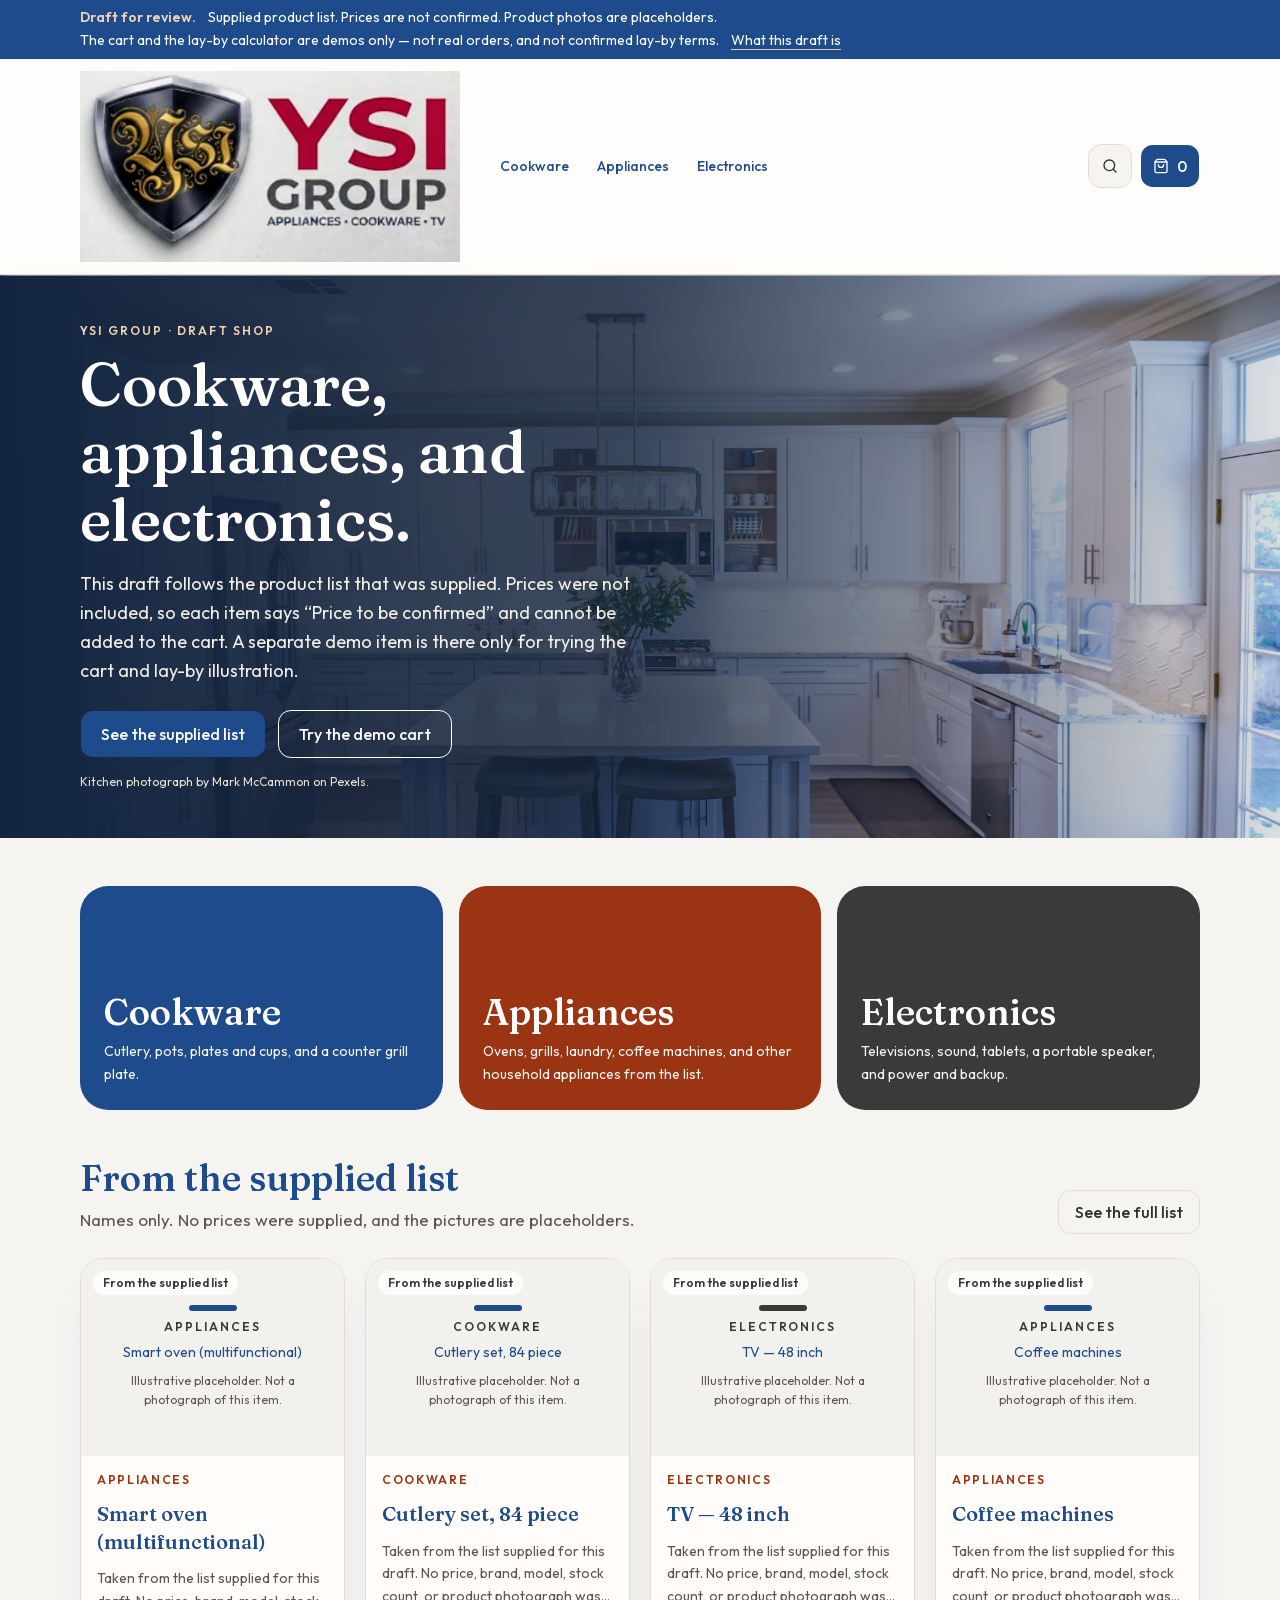
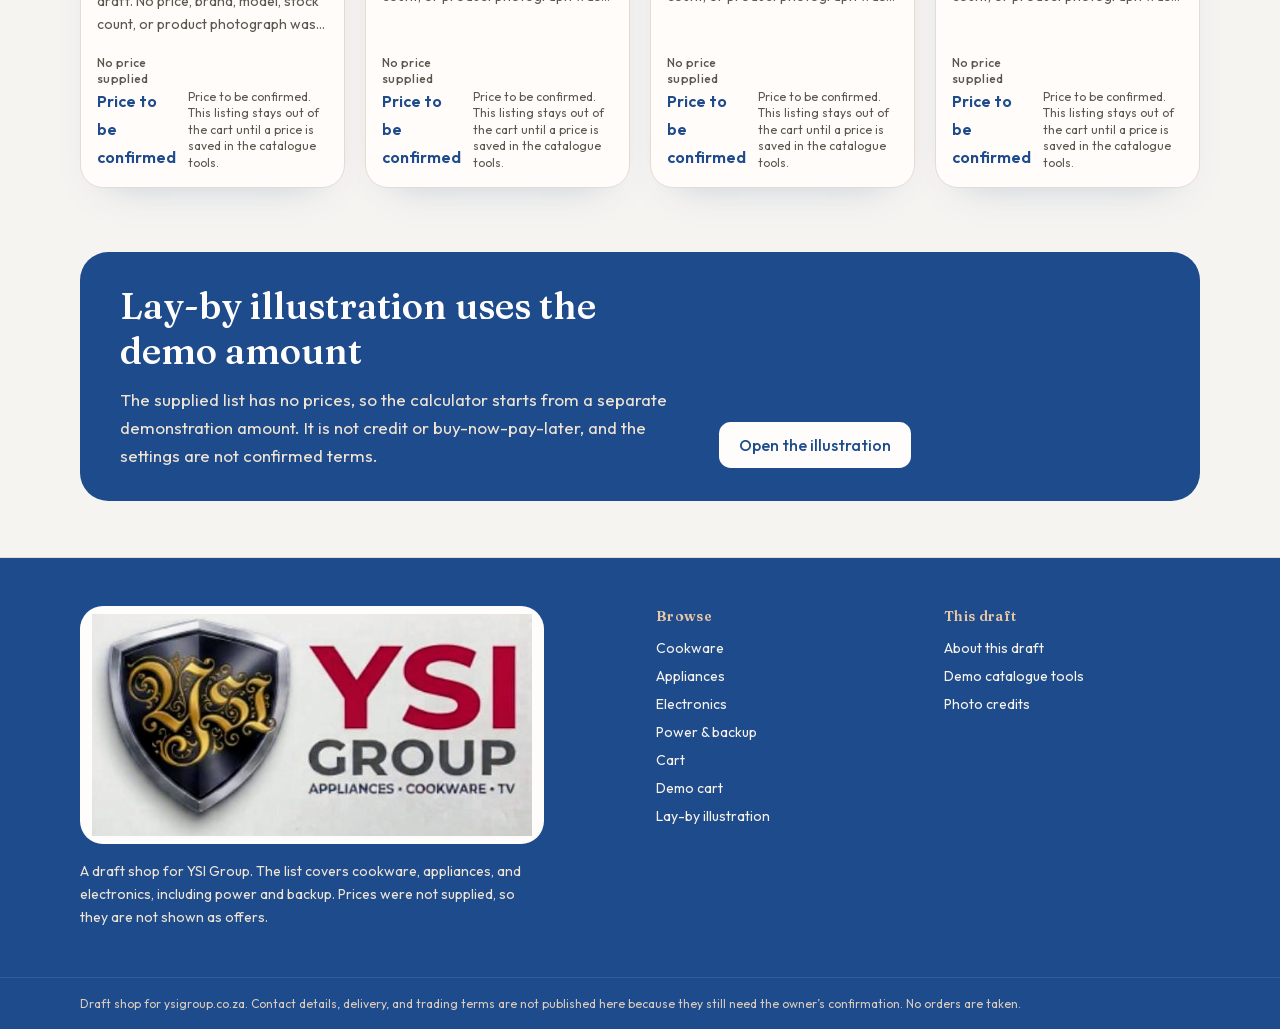
==== commit d19a1a70: "Update the draft shop logo and favicon Replace the header, footer, and favicon with Riaan's official" ====
--- a/index.html
+++ b/index.html
@@ -1,2 +1,2 @@
-<!DOCTYPE html><html lang="en" class="_4LtYgq_variable _5PBLiG_variable h-full antialiased"><head><meta charSet="utf-8"/><meta name="viewport" content="width=device-width, initial-scale=1"/><link rel="preload" href="/_next/static/media/c0680f1bdb3a2e90-s.p.1gsd1jahc5dg_.woff2" as="font" crossorigin="" type="font/woff2"/><link rel="preload" href="/_next/static/media/edb99fec956915f8-s.p.32sris142tqlb.woff2" as="font" crossorigin="" type="font/woff2"/><link rel="preload" href="/images/ysi-logo.png" as="image"/><link rel="preload" as="image" href="/images/hero-kitchen.jpg"/><link rel="stylesheet" href="/_next/static/chunks/2i1_i2-8lneox.css" data-precedence="next"/><link rel="preload" as="script" fetchPriority="low" href="/_next/static/chunks/3y705tc4v-41-.js"/><script src="/_next/static/chunks/2rv5jvl35qh22.js" async=""></script><script src="/_next/static/chunks/23e6jep2anmtk.js" async=""></script><script src="/_next/static/chunks/0zrcyuvl1kbvc.js" async=""></script><script src="/_next/static/chunks/turbopack-2u1d16houkiyo.js" async=""></script><script src="/_next/static/chunks/26s81gj2-5ekq.js" async=""></script><script src="/_next/static/chunks/3yb5p16ab48hy.js" async=""></script><script src="/_next/static/chunks/202m1kkd1y5s2.js" async=""></script><script src="/_next/static/chunks/2oakj0gcyv1wy.js" async=""></script><script src="/_next/static/chunks/1x6cd5xldhxh9.js" async=""></script><title>YSI Group — draft shop</title><meta name="description" content="Draft shop for YSI Group. The supplied list has no confirmed prices. Photos are placeholders. The cart and lay-by calculator are demos only."/><meta name="robots" content="noindex, nofollow"/><link rel="icon" href="/favicon.ico?favicon.117ezoe8m31dk.ico" sizes="48x48" type="image/x-icon"/><meta name="next-size-adjust" content=""/><script src="/_next/static/chunks/0cz1d0mv5g_q7.js" noModule=""></script></head><body class="flex min-h-full flex-col bg-background text-foreground"><div hidden=""><!--$--><!--/$--></div><a href="#content" class="skip-link">Skip to content</a><div class="bg-navy text-[#fffdfb]"><p class="mx-auto flex max-w-6xl flex-wrap items-center gap-x-3 gap-y-1 px-4 py-2 text-sm leading-snug"><span class="font-semibold text-[#f0d2b4]">Draft for review.</span><span>Supplied product list. Prices are not confirmed. Product photos are placeholders.</span><span>The cart and the lay-by calculator are demos only — not real orders, and not confirmed lay-by terms.</span><a class="underline decoration-[#e7c7a4] underline-offset-4" href="/draft/">What this draft is</a></p></div><header class="sticky top-0 z-40 border-b border-border bg-[#fffdfb]/95 backdrop-blur"><div class="mx-auto flex max-w-6xl flex-wrap items-center gap-x-3 gap-y-2 px-4 py-3"><button data-slot="sheet-trigger" data-variant="outline" data-size="icon" class="group/button inline-flex shrink-0 items-center justify-center rounded-lg border bg-clip-padding text-sm font-medium whitespace-nowrap transition-all outline-none select-none focus-visible:border-ring focus-visible:ring-3 focus-visible:ring-ring/50 active:not-aria-[haspopup]:translate-y-px disabled:pointer-events-none disabled:opacity-50 aria-invalid:border-destructive aria-invalid:ring-3 aria-invalid:ring-destructive/20 dark:aria-invalid:border-destructive/50 dark:aria-invalid:ring-destructive/40 [&amp;_svg]:pointer-events-none [&amp;_svg]:shrink-0 [&amp;_svg:not([class*=&#x27;size-&#x27;])]:size-4 border-border bg-background hover:bg-muted hover:text-foreground aria-expanded:bg-muted aria-expanded:text-foreground dark:border-input dark:bg-input/30 dark:hover:bg-input/50 size-11 md:hidden" aria-label="Open menu" type="button" aria-haspopup="dialog" aria-expanded="false" data-state="closed"><svg xmlns="http://www.w3.org/2000/svg" width="24" height="24" viewBox="0 0 24 24" fill="none" stroke="currentColor" stroke-width="2" stroke-linecap="round" stroke-linejoin="round" class="lucide lucide-menu" aria-hidden="true"><path d="M4 5h16"></path><path d="M4 12h16"></path><path d="M4 19h16"></path></svg></button><a class="order-last w-full rounded-md focus-visible:outline-2 focus-visible:outline-offset-4 focus-visible:outline-copper md:order-none md:w-auto" href="/"><img src="/images/ysi-logo.png" alt="YSI Group. Cookware, appliances, electronics." width="628" height="283" class="h-auto w-full max-w-[440px] object-contain object-left md:w-[380px]"/></a><nav class="ml-4 hidden items-center gap-1 md:flex" aria-label="Primary"><a class="rounded-full px-3 py-2 text-sm font-medium text-navy hover:bg-secondary" href="/cookware/">Cookware</a><a class="rounded-full px-3 py-2 text-sm font-medium text-navy hover:bg-secondary" href="/appliances/">Appliances</a><a class="rounded-full px-3 py-2 text-sm font-medium text-navy hover:bg-secondary" href="/electronics/">Electronics</a></nav><div class="ml-auto flex items-center gap-2"><a aria-label="Search the supplied list" data-slot="button" data-variant="outline" data-size="icon" class="group/button shrink-0 items-center justify-center rounded-lg border bg-clip-padding text-sm font-medium whitespace-nowrap transition-all outline-none select-none focus-visible:border-ring focus-visible:ring-3 focus-visible:ring-ring/50 active:not-aria-[haspopup]:translate-y-px disabled:pointer-events-none disabled:opacity-50 aria-invalid:border-destructive aria-invalid:ring-3 aria-invalid:ring-destructive/20 dark:aria-invalid:border-destructive/50 dark:aria-invalid:ring-destructive/40 [&amp;_svg]:pointer-events-none [&amp;_svg]:shrink-0 [&amp;_svg:not([class*=&#x27;size-&#x27;])]:size-4 border-border bg-background hover:bg-muted hover:text-foreground aria-expanded:bg-muted aria-expanded:text-foreground dark:border-input dark:bg-input/30 dark:hover:bg-input/50 size-11 hidden sm:inline-flex" href="/shop/#catalogue-search"><svg xmlns="http://www.w3.org/2000/svg" width="24" height="24" viewBox="0 0 24 24" fill="none" stroke="currentColor" stroke-width="2" stroke-linecap="round" stroke-linejoin="round" class="lucide lucide-search" aria-hidden="true"><path d="m21 21-4.34-4.34"></path><circle cx="11" cy="11" r="8"></circle></svg></a><button data-slot="button" data-variant="default" data-size="default" class="group/button inline-flex shrink-0 items-center justify-center rounded-lg border border-transparent bg-clip-padding font-medium whitespace-nowrap transition-all outline-none select-none focus-visible:border-ring focus-visible:ring-3 focus-visible:ring-ring/50 active:not-aria-[haspopup]:translate-y-px disabled:pointer-events-none disabled:opacity-50 aria-invalid:border-destructive aria-invalid:ring-3 aria-invalid:ring-destructive/20 dark:aria-invalid:border-destructive/50 dark:aria-invalid:ring-destructive/40 [&amp;_svg]:pointer-events-none [&amp;_svg]:shrink-0 [&amp;_svg:not([class*=&#x27;size-&#x27;])]:size-4 bg-primary text-primary-foreground hover:bg-primary/80 h-11 text-base has-data-[icon=inline-end]:pr-3 has-data-[icon=inline-start]:pl-3 min-w-11 gap-2 px-3" aria-label="Open cart"><svg xmlns="http://www.w3.org/2000/svg" width="24" height="24" viewBox="0 0 24 24" fill="none" stroke="currentColor" stroke-width="2" stroke-linecap="round" stroke-linejoin="round" class="lucide lucide-shopping-bag" aria-hidden="true"><path d="M16 10a4 4 0 0 1-8 0"></path><path d="M3.103 6.034h17.794"></path><path d="M3.4 5.467a2 2 0 0 0-.4 1.2V20a2 2 0 0 0 2 2h14a2 2 0 0 0 2-2V6.667a2 2 0 0 0-.4-1.2l-2-2.667A2 2 0 0 0 17 2H7a2 2 0 0 0-1.6.8z"></path></svg><span class="tabular-nums"></span></button></div></div></header><main id="content" class="flex-1"><!--$?--><template id="B:0"></template><div class="mx-auto max-w-6xl px-4 py-8" aria-busy="true" aria-live="polite"><p class="text-sm text-muted-foreground">Loading the draft catalogue…</p><div class="mt-6 grid gap-4 sm:grid-cols-2 lg:grid-cols-3"><div class="h-80 animate-pulse rounded-2xl bg-cream-deep"></div><div class="h-80 animate-pulse rounded-2xl bg-cream-deep"></div><div class="h-80 animate-pulse rounded-2xl bg-cream-deep"></div><div class="h-80 animate-pulse rounded-2xl bg-cream-deep"></div><div class="h-80 animate-pulse rounded-2xl bg-cream-deep"></div><div class="h-80 animate-pulse rounded-2xl bg-cream-deep"></div></div></div><!--/$--><!--$--><!--/$--></main><footer class="mt-auto border-t border-border bg-navy text-[#f7f3ec]"><div class="mx-auto grid max-w-6xl gap-8 px-4 py-12 sm:grid-cols-2 lg:grid-cols-4"><div class="sm:col-span-2"><div class="inline-flex rounded-2xl bg-[#fffdfb] px-3 py-2"><img src="/images/ysi-logo.png" alt="YSI Group. Cookware, appliances, electronics." width="628" height="283" class="h-auto max-w-[440px] object-contain object-left w-[min(100%,440px)] md:w-[440px]"/></div><p class="mt-4 max-w-md text-sm leading-relaxed text-[#efe4d4]">A draft shop for YSI Group. The list covers cookware, appliances, and electronics, including power and backup. Prices were not supplied, so they are not shown as offers.</p></div><div><h2 class="text-sm font-semibold tracking-wide text-[#e7c7a4]">Browse</h2><ul class="mt-3 space-y-2 text-sm"><li><a class="underline-offset-4 hover:underline" href="/cookware/">Cookware</a></li><li><a class="underline-offset-4 hover:underline" href="/appliances/">Appliances</a></li><li><a class="underline-offset-4 hover:underline" href="/electronics/">Electronics</a></li><li><a class="underline-offset-4 hover:underline" href="/electronics/?group=power-backup">Power &amp; backup</a></li><li><a class="underline-offset-4 hover:underline" href="/cart/">Cart</a></li><li><a class="underline-offset-4 hover:underline" href="/demo/">Demo cart</a></li><li><a class="underline-offset-4 hover:underline" href="/lay-by/">Lay-by illustration</a></li></ul></div><div><h2 class="text-sm font-semibold tracking-wide text-[#e7c7a4]">This draft</h2><ul class="mt-3 space-y-2 text-sm"><li><a class="underline-offset-4 hover:underline" href="/draft/">About this draft</a></li><li><a class="underline-offset-4 hover:underline" href="/admin/">Demo catalogue tools</a></li><li><a class="underline-offset-4 hover:underline" href="/draft/#credits">Photo credits</a></li></ul></div></div><div class="border-t border-white/10"><p class="mx-auto max-w-6xl px-4 py-4 text-xs leading-relaxed text-[#d9cbbd]">Draft shop for ysigroup.co.za. Contact details, delivery, and trading terms are not published here because they still need the owner’s confirmation. No orders are taken.</p></div></footer><script>requestAnimationFrame(function(){$RT=performance.now()});</script><script id="_R_">(globalThis["TURBOPACK"] || (globalThis["TURBOPACK"] = [])).push({"otherChunks":["static/chunks/3y705tc4v-41-.js","static/chunks/2rv5jvl35qh22.js","static/chunks/23e6jep2anmtk.js","static/chunks/0zrcyuvl1kbvc.js"],"runtimeModuleIds":[94553]});</script><script src="/_next/static/chunks/3y705tc4v-41-.js" async=""></script><div hidden id="S:0"><div><section class="relative min-h-[34rem] overflow-hidden bg-navy-deep text-[#fffdfb]"><div class="absolute inset-0"><img src="/images/hero-kitchen.jpg" alt="A bright kitchen with white cupboards, a central island, and stainless appliances" class="h-full w-full object-cover"/><div class="absolute inset-0 bg-gradient-to-t from-[#12243f] via-[#12243f]/75 to-[#12243f]/20 md:bg-gradient-to-r md:from-[#12243f] md:via-[#12243f]/80 md:to-[#12243f]/15"></div></div><div class="relative mx-auto flex min-h-[34rem] max-w-6xl items-end px-4 py-12 md:items-center"><div class="max-w-xl"><p class="text-xs font-semibold tracking-[0.18em] text-[#f0d2b4] uppercase">YSI Group · draft shop</p><h1 class="mt-3 font-heading text-[2.6rem] leading-[1.12] sm:text-6xl">Cookware, appliances, and electronics.</h1><p class="mt-4 text-lg leading-relaxed text-[#f4efe7]">This draft follows the product list that was supplied. Prices were not included, so each item says “Price to be confirmed” and cannot be added to the cart. A separate demo item is there only for trying the cart and lay-by illustration.</p><div class="mt-6 flex flex-col gap-3 sm:flex-row"><a data-slot="button" data-variant="default" data-size="lg" class="group/button inline-flex shrink-0 items-center justify-center rounded-lg border border-transparent bg-clip-padding font-medium whitespace-nowrap transition-all outline-none select-none focus-visible:border-ring focus-visible:ring-3 focus-visible:ring-ring/50 active:not-aria-[haspopup]:translate-y-px disabled:pointer-events-none disabled:opacity-50 aria-invalid:border-destructive aria-invalid:ring-3 aria-invalid:ring-destructive/20 dark:aria-invalid:border-destructive/50 dark:aria-invalid:ring-destructive/40 [&amp;_svg]:pointer-events-none [&amp;_svg]:shrink-0 [&amp;_svg:not([class*=&#x27;size-&#x27;])]:size-4 bg-primary text-primary-foreground hover:bg-primary/80 h-12 gap-2 px-5 text-base has-data-[icon=inline-end]:pr-4 has-data-[icon=inline-start]:pl-4" href="/shop/">See the supplied list</a><a data-slot="button" data-variant="outline" data-size="lg" class="group/button inline-flex shrink-0 items-center justify-center rounded-lg border bg-clip-padding font-medium whitespace-nowrap transition-all outline-none select-none focus-visible:border-ring focus-visible:ring-3 focus-visible:ring-ring/50 active:not-aria-[haspopup]:translate-y-px disabled:pointer-events-none disabled:opacity-50 aria-invalid:border-destructive aria-invalid:ring-3 aria-invalid:ring-destructive/20 dark:aria-invalid:border-destructive/50 dark:aria-invalid:ring-destructive/40 [&amp;_svg]:pointer-events-none [&amp;_svg]:shrink-0 [&amp;_svg:not([class*=&#x27;size-&#x27;])]:size-4 hover:text-foreground aria-expanded:bg-muted aria-expanded:text-foreground dark:border-input dark:bg-input/30 dark:hover:bg-input/50 h-12 gap-2 px-5 text-base has-data-[icon=inline-end]:pr-4 has-data-[icon=inline-start]:pl-4 border-[#fffdfb] bg-transparent text-[#fffdfb] hover:bg-white/10" href="/demo/">Try the demo cart</a></div><p class="mt-4 text-xs text-[#efe4d4]">Kitchen photograph by <!-- -->Mark McCammon<!-- --> on Pexels.</p></div></div></section><section class="mx-auto max-w-6xl px-4 py-12"><div class="grid gap-4 md:grid-cols-3"><a class="flex min-h-56 flex-col justify-end rounded-3xl p-6 text-[#fffdfb] bg-navy focus-visible:outline-2 focus-visible:outline-offset-4 focus-visible:outline-orange" href="/cookware/"><h2 class="font-heading text-4xl">Cookware</h2><p class="mt-2 text-sm leading-relaxed text-[#f6f4f1]">Cutlery, pots, plates and cups, and a counter grill plate.</p></a><a class="flex min-h-56 flex-col justify-end rounded-3xl p-6 text-[#fffdfb] bg-orange-deep focus-visible:outline-2 focus-visible:outline-offset-4 focus-visible:outline-orange" href="/appliances/"><h2 class="font-heading text-4xl">Appliances</h2><p class="mt-2 text-sm leading-relaxed text-[#f6f4f1]">Ovens, grills, laundry, coffee machines, and other household appliances from the list.</p></a><a class="flex min-h-56 flex-col justify-end rounded-3xl p-6 text-[#fffdfb] bg-charcoal focus-visible:outline-2 focus-visible:outline-offset-4 focus-visible:outline-orange" href="/electronics/"><h2 class="font-heading text-4xl">Electronics</h2><p class="mt-2 text-sm leading-relaxed text-[#f6f4f1]">Televisions, sound, tablets, a portable speaker, and power and backup.</p></a></div></section><section class="mx-auto max-w-6xl px-4 pb-4"><div class="flex flex-wrap items-end justify-between gap-3"><div><h2 class="font-heading text-3xl text-navy sm:text-4xl">From the supplied list</h2><p class="mt-2 max-w-xl text-muted-foreground">Names only. No prices were supplied, and the pictures are placeholders.</p></div><a data-slot="button" data-variant="outline" data-size="default" class="group/button inline-flex shrink-0 items-center justify-center rounded-lg border bg-clip-padding font-medium whitespace-nowrap transition-all outline-none select-none focus-visible:border-ring focus-visible:ring-3 focus-visible:ring-ring/50 active:not-aria-[haspopup]:translate-y-px disabled:pointer-events-none disabled:opacity-50 aria-invalid:border-destructive aria-invalid:ring-3 aria-invalid:ring-destructive/20 dark:aria-invalid:border-destructive/50 dark:aria-invalid:ring-destructive/40 [&amp;_svg]:pointer-events-none [&amp;_svg]:shrink-0 [&amp;_svg:not([class*=&#x27;size-&#x27;])]:size-4 border-border bg-background hover:bg-muted hover:text-foreground aria-expanded:bg-muted aria-expanded:text-foreground dark:border-input dark:bg-input/30 dark:hover:bg-input/50 h-11 gap-2 px-4 text-base has-data-[icon=inline-end]:pr-3 has-data-[icon=inline-start]:pl-3" href="/shop/">See the full list</a></div><div class="mx-auto max-w-6xl px-4 py-8" aria-busy="true" aria-live="polite"><p class="text-sm text-muted-foreground">Loading the draft catalogue…</p><div class="mt-6 grid gap-4 sm:grid-cols-2 lg:grid-cols-3"><div class="h-80 animate-pulse rounded-2xl bg-cream-deep"></div><div class="h-80 animate-pulse rounded-2xl bg-cream-deep"></div><div class="h-80 animate-pulse rounded-2xl bg-cream-deep"></div><div class="h-80 animate-pulse rounded-2xl bg-cream-deep"></div><div class="h-80 animate-pulse rounded-2xl bg-cream-deep"></div><div class="h-80 animate-pulse rounded-2xl bg-cream-deep"></div></div></div></section><section class="mx-auto mt-12 max-w-6xl px-4 pb-14"><div class="grid gap-6 rounded-3xl bg-navy px-6 py-8 text-[#fffdfb] md:grid-cols-[1.3fr_1fr] md:px-10"><div><h2 class="font-heading text-3xl leading-tight sm:text-4xl">Lay-by illustration uses the demo amount</h2><p class="mt-3 leading-relaxed text-[#efe4d4]">The supplied list has no prices, so the calculator starts from a separate demonstration amount. It is not credit or buy-now-pay-later, and the settings are not confirmed terms.</p></div><div class="flex items-end"><a data-slot="button" data-variant="default" data-size="lg" class="group/button inline-flex shrink-0 items-center justify-center rounded-lg border border-transparent bg-clip-padding font-medium whitespace-nowrap transition-all outline-none select-none focus-visible:border-ring focus-visible:ring-3 focus-visible:ring-ring/50 active:not-aria-[haspopup]:translate-y-px disabled:pointer-events-none disabled:opacity-50 aria-invalid:border-destructive aria-invalid:ring-3 aria-invalid:ring-destructive/20 dark:aria-invalid:border-destructive/50 dark:aria-invalid:ring-destructive/40 [&amp;_svg]:pointer-events-none [&amp;_svg]:shrink-0 [&amp;_svg:not([class*=&#x27;size-&#x27;])]:size-4 h-12 gap-2 px-5 text-base has-data-[icon=inline-end]:pr-4 has-data-[icon=inline-start]:pl-4 bg-[#fffdfb] text-navy hover:bg-[#f3e7d6]" href="/lay-by/">Open the illustration</a></div></div></section></div></div><script>$RB=[];$RV=function(a){$RT=performance.now();for(var b=0;b<a.length;b+=2){var c=a[b],e=a[b+1];null!==e.parentNode&&e.parentNode.removeChild(e);var f=c.parentNode;if(f){var g=c.previousSibling,h=0;do{if(c&&8===c.nodeType){var d=c.data;if("/$"===d||"/&"===d)if(0===h)break;else h--;else"$"!==d&&"$?"!==d&&"$~"!==d&&"$!"!==d&&"&"!==d||h++}d=c.nextSibling;f.removeChild(c);c=d}while(c);for(;e.firstChild;)f.insertBefore(e.firstChild,c);g.data="$";g._reactRetry&&requestAnimationFrame(g._reactRetry)}}a.length=0};
-$RC=function(a,b){if(b=document.getElementById(b))(a=document.getElementById(a))?(a.previousSibling.data="$~",$RB.push(a,b),2===$RB.length&&("number"!==typeof $RT?requestAnimationFrame($RV.bind(null,$RB)):(a=performance.now(),setTimeout($RV.bind(null,$RB),2300>a&&2E3<a?2300-a:$RT+300-a)))):b.parentNode.removeChild(b)};$RC("B:0","S:0")</script><script>(self.__next_f=self.__next_f||[]).push([0])</script><script>self.__next_f.push([1,"1:\"$Sreact.fragment\"\n2:\"/_next/static/chunks/26s81gj2-5ekq.js\"\n3:\"/_next/static/chunks/3yb5p16ab48hy.js\"\n4:\"/_next/static/chunks/202m1kkd1y5s2.js\"\n5:I[28739,[\"$2\",\"$3\",\"$4\"],\"Providers\"]\n6:I[22016,[\"$2\",\"$3\",\"$4\"],\"\"]\n7:I[48303,[\"$2\",\"$3\",\"$4\"],\"SiteHeader\"]\n8:I[39756,[\"$2\",\"$3\",\"$4\"],\"default\"]\n9:\"/_next/static/chunks/2oakj0gcyv1wy.js\"\na:I[8821,[\"$2\",\"$3\",\"$4\",\"$9\"],\"default\"]\nb:I[37457,[\"$2\",\"$3\",\"$4\"],\"default\"]\n12:I[68027,[\"$2\",\"$3\",\"$4\"],\"default\",1]\n:HL[\"/_next/static/chunks/2i1_i2-8lneox.css\",\"style\"]\n:HL[\"/_next/static/media/c0680f1bdb3a2e90-s.p.1gsd1jahc5dg_.woff2\",\"font\",{\"crossOrigin\":\"\",\"type\":\"font/woff2\"}]\n:HL[\"/_next/static/media/edb99fec956915f8-s.p.32sris142tqlb.woff2\",\"font\",{\"crossOrigin\":\"\",\"type\":\"font/woff2\"}]\n:HL[\"/images/ysi-logo.png\",\"image\"]\nf:[[\"children\",{\"s\":\"__PAGE__\",\"h\":512,\"d\":{\"r\":\"$L10\",\"p\":false,\"v\":null}}]]\n0:{\"P\":null,\"c\":[\"\",\"\"],\"q\":\"\",\"i\":false,\"t\":{\"t\":{\"s\":\"\",\"h\":528,\"d\":{\"r\":[\"$\",\"$1\",\"c\",{\"children\":[[[\"$\",\"link\",\"0\",{\"rel\":\"stylesheet\",\"href\":\"/_next/static/chunks/2i1_i2-8lneox.css\",\"precedence\":\"next\",\"crossOrigin\":\"$undefined\",\"nonce\":\"$undefined\"}],[\"$\",\"script\",\"script-0\",{\"src\":\"/_next/static/chunks/26s81gj2-5ekq.js\",\"async\":true,\"nonce\":\"$undefined\"}],[\"$\",\"script\",\"script-1\",{\"src\":\"/_next/static/chunks/3yb5p16ab48hy.js\",\"async\":true,\"nonce\":\"$undefined\"}],[\"$\",\"script\",\"script-2\",{\"src\":\"/_next/static/chunks/202m1kkd1y5s2.js\",\"async\":true,\"nonce\":\"$undefined\"}]],[\"$\",\"html\",null,{\"lang\":\"en\",\"className\":\"_4LtYgq_variable _5PBLiG_variable h-full antialiased\",\"children\":[\"$\",\"body\",null,{\"className\":\"flex min-h-full flex-col bg-background text-foreground\",\"children\":[[\"$\",\"a\",null,{\"href\":\"#content\",\"className\":\"skip-link\",\"children\":\"Skip to content\"}],[\"$\",\"$L5\",null,{\"children\":[[\"$\",\"div\",null,{\"className\":\"bg-navy text-[#fffdfb]\",\"children\":[\"$\",\"p\",null,{\"className\":\"mx-auto flex max-w-6xl flex-wrap items-center gap-x-3 gap-y-1 px-4 py-2 text-sm leading-snug\",\"children\":[[\"$\",\"span\",null,{\"className\":\"font-semibold text-[#f0d2b4]\",\"children\":\"Draft for review.\"}],[\"$\",\"span\",null,{\"children\":\"Supplied product list. Prices are not confirmed. Product photos are placeholders.\"}],[\"$\",\"span\",null,{\"children\":\"The cart and the lay-by calculator are demos only — not real orders, and not confirmed lay-by terms.\"}],[\"$\",\"$L6\",null,{\"href\":\"/draft\",\"className\":\"underline decoration-[#e7c7a4] underline-offset-4\",\"children\":\"What this draft is\"}]]}]}],[\"$\",\"$L7\",null,{}],[\"$\",\"main\",null,{\"id\":\"content\",\"className\":\"flex-1\",\"children\":[\"$\",\"$L8\",null,{\"parallelRouterKey\":\"children\",\"error\":\"$a\",\"errorStyles\":[],\"errorScripts\":[[\"$\",\"script\",\"script-0\",{\"src\":\"/_next/static/chunks/2oakj0gcyv1wy.js\",\"async\":true,\"nonce\":\"$undefined\"}]],\"template\":[\"$\",\"$Lb\",null,{}],\"templateStyles\":\"$undefined\",\"templateScripts\":\"$undefined\",\"notFound\":[[\"$\",\"div\",null,{\"className\":\"mx-auto max-w-xl px-4 py-20 text-center\",\"children\":[[\"$\",\"h1\",null,{\"className\":\"font-heading text-4xl text-navy\",\"children\":\"That page is not in the draft\"}],[\"$\",\"p\",null,{\"className\":\"mt-3 text-muted-foreground\",\"children\":\"The address does not match a page in this shop preview.\"}],[\"$\",\"$L6\",null,{\"href\":\"/\",\"children\":\"Back to the draft home\",\"data-slot\":\"button\",\"data-variant\":\"default\",\"data-size\":\"default\",\"className\":\"group/button inline-flex shrink-0 items-center justify-center rounded-lg border border-transparent bg-clip-padding font-medium whitespace-nowrap transition-all outline-none select-none focus-visible:border-ring focus-visible:ring-3 focus-visible:ring-ring/50 active:not-aria-[haspopup]:translate-y-px disabled:pointer-events-none disabled:opacity-50 aria-invalid:border-destructive aria-invalid:ring-3 aria-invalid:ring-destructive/20 dark:aria-invalid:border-destructive/50 dark:aria-invalid:ring-destructive/40 [\u0026_svg]:pointer-events-none [\u0026_svg]:shrink-0 [\u0026_svg:not([class*='size-'])]:size-4 bg-primary text-primary-foreground hover:bg-primary/80 h-11 gap-2 px-4 text-base has-data-[icon=inline-end]:pr-3 has-data-[icon=inline-start]:pl-3 mt-6\",\"ref\":null}]]}],[]],\"forbidden\":\"$undefined\",\"unauthorized\":\"$undefined\"}]}],[\"$\",\"footer\",null,{\"className\":\"mt-auto border-t border-border bg-navy text-[#f7f3ec]\",\"children\":[[\"$\",\"div\",null,{\"className\":\"mx-auto grid max-w-6xl gap-8 px-4 py-12 sm:grid-cols-2 lg:grid-cols-4\",\"children\":[[\"$\",\"div\",null,{\"className\":\"sm:col-span-2\",\"children\":[[\"$\",\"div\",null,{\"className\":\"inline-flex rounded-2xl bg-[#fffdfb] px-3 py-2\",\"children\":[\"$\",\"img\",null,{\"src\":\"/images/ysi-logo.png\",\"alt\":\"YSI Group. Cookware, appliances, electronics.\",\"width\":628,\"height\":283,\"className\":\"h-auto max-w-[440px] object-contain object-left w-[min(100%,440px)] md:w-[440px]\"}]}],[\"$\",\"p\",null,{\"className\":\"mt-4 max-w-md text-sm leading-relaxed text-[#efe4d4]\",\"children\":\"A draft shop for YSI Group. The list covers cookware, appliances, and electronics, including power and backup. Prices were not supplied, so they are not shown as offers.\"}]]}],[\"$\",\"div\",null,{\"children\":[[\"$\",\"h2\",null,{\"className\":\"text-sm font-semibold tracking-wide text-[#e7c7a4]\",\"children\":\"Browse\"}],\"$Lc\"]}],\"$Ld\"]}],\"$Le\"]}]]}]]}]}]]}],\"p\":false,\"v\":null},\"c\":\"$Qf\"},\"h\":{\"r\":\"$L11\",\"p\":false,\"v\":null}},\"m\":\"$undefined\",\"G\":[\"$12\",[\"$L13\"]],\"S\":true,\"r\":\"$undefined\",\"s\":\"$undefined\",\"a\":\"$undefined\",\"l\":\"$undefined\",\"p\":\"$undefined\",\"d\":\"$undefined\",\"b\":\"SJTzHVlXDKnlodA_QAhYy\"}\n14:\"$Sreact.suspense\"\n15:\"/_next/static/chunks/1x6cd5xldhxh9.js\"\n16:I[71549,[\"$2\",\"$3\",\"$4\",\"$15\"],\"HomeView\"]\n17:I[97367,[\"$2\",\"$3\",\"$4\"],\"OutletBoundary\"]\n19:\"ViewportBoundary\"\n1a:I[97367,[\"$2\",\"$3\",\"$4\"],\"$19\"]\n1c:\"MetadataBoundary\"\n1d:I[97367,[\"$2\",\"$3\",\"$4\"],\"$1c\"]\nc:[\"$\",\"ul\",null,{\"className\":\"mt-3 space-y-2 text-sm\",\"children\":[[\"$\",\"li\",null,{\"children\":[\"$\",\"$L6\",null,{\"className\":\"underline-offset-4 hover:underline\",\"href\":\"/cookware\",\"children\":\"Cookware\"}]}],[\"$\",\"li\",null,{\"children\":[\"$\",\"$L6\",null,{\"className\":\"underline-offset-4 hover:underline\",\"href\":\"/appliances\",\"children\":\"Appliances\"}]}],[\"$\",\"li\",null,{\"children\":[\"$\",\"$L6\",null,{\"className\":\"underline-offset-4 hover:underline\",\"href\":\"/electronics\",\"children\":\"Electronics\"}]}],[\"$\",\"li\",null,{\"children\":[\"$\",\"$L6\",null,{\"className\":\"underline-offset-4 hover:underline\",\"href\":\"/electronics?group=power-backup\",\"children\":\"Power \u0026 backup\"}]}],[\"$\",\"li\",null,{\"children\":[\"$\",\"$L6\",null,{\"className\":\"underline-offset-4 hover:underline\",\"href\":\"/cart\",\"children\":\"Cart\"}]}],[\"$\",\"li\",null,{\"children\":[\"$\",\"$L6\",null,{\"className\":\"underline-offset-4 hover:underline\",\"href\":\"/demo\",\"children\":\"Demo cart\"}]}],[\"$\",\"li\",null,{\"children\":[\"$\",\"$L6\",null,{\"className\":\"underline-offset-4 hover:underline\",\"href\":\"/lay-by\",\"children\":\"Lay-by illustration\"}]}]]}]\nd:[\"$\",\"div\",null,{\"children\":[[\"$\",\"h2\",null,{\"className\":\"text-sm font-semibold tracking-wide text-[#e7c7a4]\",\"children\":\"This draft\"}],[\"$\",\"ul\",null,{\"className\":\"mt-3 space-y-2 text-sm\",\"children\":[[\"$\",\"li\",null,{\"children\":[\"$\",\"$L6\",null,{\"className\":\"underline-offset-4 hover:underline\",\"href\":\"/draft\",\"children\":\"About this draft\"}]}],[\"$\",\"li\",null,{\"children\":[\"$\",\"$L6\",null,{\"className\":\"underline-offset-4 hover:underline\",\"href\":\"/admin\",\"children\":\"Demo catalogue tools\"}]}],[\"$\",\"li\",null,{\"children\":[\"$\",\"$L6\",null,{\"className\":\"underline-offset-4 hover:underline\",\"href\":\"/draft#credits\",\"children\":\"Photo credits\"}]}]]}]]}]\ne:[\"$\",\"div\",null,{\"className\":\"border-t border-white/10\",\"children\":[\"$\",\"p\",null,{\"className\":\"mx-auto max-w-6xl px-4 py-4 text-xs leading-relaxed text-[#d9cbbd]\",\"children\":\"Draft shop for ysigroup.co.za. Contact details, delivery, and trading terms are not published here because they still need the owner’s confirmation. No orders are taken.\"}]}]\n10:[\"$\",\"$1\",\"c\",{\"children\":[[\"$\",\"$14\",null,{\"fallback\":[\"$\",\"div\",null,{\"className\":\"mx-auto max-w-6xl px-4 py-8\",\"aria-busy\":\"true\",\"aria-live\":\"polite\",\"children\":[[\"$\",\"p\",null,{\"className\":\"text-sm text-muted-foreground\",\"children\":\"Loading the draft catalogue…\"}],[\"$\",\"div\",null,{\"className\":\"mt-6 grid gap-4 sm:grid-cols-2 lg:grid-cols-3\",\"children\":[[\"$\",\"div\",\"0\",{\"className\":\"h-80 animate-pulse rounded-2xl bg-cream-deep\"}],[\"$\",\"div\",\"1\",{\"className\":\"h-80 animate-pulse rounded-2xl bg-cream-deep\"}],[\"$\",\"div\",\"2\",{\"className\":\"h-80 animate-pulse rounded-2xl bg-cream-deep\"}],[\"$\",\"div\",\"3\",{\"className\":\"h-80 animate-pulse rounded-2xl bg-cream-deep\"}],[\"$\",\"div\",\"4\",{\"className\":\"h-80 animate-pulse rounded-2xl bg-cream-deep\"}],[\"$\",\"div\",\"5\",{\"className\":\"h-80 animate-pulse rounded-2xl bg-cream-deep\"}]]}]]}],\"children\":[\"$\",\"$L16\",null,{}]}],[[\"$\",\"script\",\"script-0\",{\"src\":\"/_next/static/chunks/1x6cd5xldhxh9.js\",\"async\":true,\"nonce\":\"$undefined\"}]],[\"$\",\"$L17\",null,{\"children\":[\"$\",\"$14\",null,{\"name\":\"Next.MetadataOutlet\",\"children\":\"$@18\"}]}]]}]\n11:[\"$\",\"$1\",\"h\",{\"children\":[null,[\"$\",\"$L1a\",null,{\"children\":\"$L1b\"}],[\"$\",\"$L1d\",null,{\"children\":[[\"$\",\"div\",null,{\"hidden\":true,\"children\":[\"$\",\"$14\",null,{\"name\":\"Next.Metadata\",\"children\":\"$L1e\"}]}],null]}],[\"$\",\"meta\",null,{\"name\":\"next-size-adjust\",\"content\":\"\"}]]}]\n13:[\"$\",\"link\",\"0\",{\"rel\":\"stylesheet\",\"href\":\"/_next/static/chunks/2i1_i2-8lneox.css\",\"precedence\":\"next\",\"crossOrigin\":\"$undefined\",\"nonce\":\"$undefined\"}]\n1b:[[\"$\",\"meta\",\"0\",{\"charSet\":\"utf-8\"}],[\"$\",\"meta\",\"1\",{\"name\":\"viewport\",\"content\":\"width=device-width, initial-scale=1\"}]]\n1f:I[27201,[\"$2\",\"$3\",\"$4\"],\"IconMark\"]\n18:null\n1e:[[\"$\",\"title\",\"0\",{\"children\":\"YSI Group — draft shop\"}],[\"$\",\"meta\",\"1\",{\"name\":\"description\",\"content\":\"Draft shop for YSI Group. The supplied list has no confirmed prices. Photos are placeholders. The cart and lay-by calculator are demos only.\"}],[\"$\",\"meta\",\"2\",{\"name\":\"robots\",\"content\":\"noindex, nofollow\"}],[\"$\",\"link\",\"3\",{\"rel\":\"icon\",\"href\":\"/favicon.ico?favicon.117ezoe8m31dk.ico\",\"sizes\":\"48x48\",\"type\":\"image/x-icon\"}],[\"$\",\"$L1f\",\"4\",{}]]\n"])</script></body></html>+<!DOCTYPE html><html lang="en" class="_4LtYgq_variable _5PBLiG_variable h-full antialiased"><head><meta charSet="utf-8"/><meta name="viewport" content="width=device-width, initial-scale=1"/><link rel="preload" href="/_next/static/media/c0680f1bdb3a2e90-s.p.1gsd1jahc5dg_.woff2" as="font" crossorigin="" type="font/woff2"/><link rel="preload" href="/_next/static/media/edb99fec956915f8-s.p.32sris142tqlb.woff2" as="font" crossorigin="" type="font/woff2"/><link rel="preload" href="/images/ysi-logo.png" as="image"/><link rel="preload" as="image" href="/images/hero-kitchen.jpg"/><link rel="stylesheet" href="/_next/static/chunks/2i1_i2-8lneox.css" data-precedence="next"/><link rel="preload" as="script" fetchPriority="low" href="/_next/static/chunks/3y705tc4v-41-.js"/><script src="/_next/static/chunks/2rv5jvl35qh22.js" async=""></script><script src="/_next/static/chunks/23e6jep2anmtk.js" async=""></script><script src="/_next/static/chunks/0zrcyuvl1kbvc.js" async=""></script><script src="/_next/static/chunks/turbopack-2u1d16houkiyo.js" async=""></script><script src="/_next/static/chunks/26s81gj2-5ekq.js" async=""></script><script src="/_next/static/chunks/3yb5p16ab48hy.js" async=""></script><script src="/_next/static/chunks/1j6s7b3ju1wb2.js" async=""></script><script src="/_next/static/chunks/2oakj0gcyv1wy.js" async=""></script><script src="/_next/static/chunks/1x6cd5xldhxh9.js" async=""></script><title>YSI Group — draft shop</title><meta name="description" content="Draft shop for YSI Group. The supplied list has no confirmed prices. Photos are placeholders. The cart and lay-by calculator are demos only."/><meta name="robots" content="noindex, nofollow"/><link rel="icon" href="/favicon.ico?favicon.1kpxscde28p2x.ico" sizes="48x48" type="image/x-icon"/><meta name="next-size-adjust" content=""/><script src="/_next/static/chunks/0cz1d0mv5g_q7.js" noModule=""></script></head><body class="flex min-h-full flex-col bg-background text-foreground"><div hidden=""><!--$--><!--/$--></div><a href="#content" class="skip-link">Skip to content</a><div class="bg-navy text-[#fffdfb]"><p class="mx-auto flex max-w-6xl flex-wrap items-center gap-x-3 gap-y-1 px-4 py-2 text-sm leading-snug"><span class="font-semibold text-[#f0d2b4]">Draft for review.</span><span>Supplied product list. Prices are not confirmed. Product photos are placeholders.</span><span>The cart and the lay-by calculator are demos only — not real orders, and not confirmed lay-by terms.</span><a class="underline decoration-[#e7c7a4] underline-offset-4" href="/draft/">What this draft is</a></p></div><header class="sticky top-0 z-40 border-b border-border bg-[#fffdfb]/95 backdrop-blur"><div class="mx-auto flex max-w-6xl flex-wrap items-center gap-x-3 gap-y-2 px-4 py-3"><button data-slot="sheet-trigger" data-variant="outline" data-size="icon" class="group/button inline-flex shrink-0 items-center justify-center rounded-lg border bg-clip-padding text-sm font-medium whitespace-nowrap transition-all outline-none select-none focus-visible:border-ring focus-visible:ring-3 focus-visible:ring-ring/50 active:not-aria-[haspopup]:translate-y-px disabled:pointer-events-none disabled:opacity-50 aria-invalid:border-destructive aria-invalid:ring-3 aria-invalid:ring-destructive/20 dark:aria-invalid:border-destructive/50 dark:aria-invalid:ring-destructive/40 [&amp;_svg]:pointer-events-none [&amp;_svg]:shrink-0 [&amp;_svg:not([class*=&#x27;size-&#x27;])]:size-4 border-border bg-background hover:bg-muted hover:text-foreground aria-expanded:bg-muted aria-expanded:text-foreground dark:border-input dark:bg-input/30 dark:hover:bg-input/50 size-11 md:hidden" aria-label="Open menu" type="button" aria-haspopup="dialog" aria-expanded="false" data-state="closed"><svg xmlns="http://www.w3.org/2000/svg" width="24" height="24" viewBox="0 0 24 24" fill="none" stroke="currentColor" stroke-width="2" stroke-linecap="round" stroke-linejoin="round" class="lucide lucide-menu" aria-hidden="true"><path d="M4 5h16"></path><path d="M4 12h16"></path><path d="M4 19h16"></path></svg></button><a class="order-last w-full rounded-md focus-visible:outline-2 focus-visible:outline-offset-4 focus-visible:outline-copper md:order-none md:w-auto" href="/"><img src="/images/ysi-logo.png" alt="YSI Group. Appliances, cookware, TV." width="571" height="288" class="h-auto w-full max-w-[440px] object-contain object-left md:w-[380px]"/></a><nav class="ml-4 hidden items-center gap-1 md:flex" aria-label="Primary"><a class="rounded-full px-3 py-2 text-sm font-medium text-navy hover:bg-secondary" href="/cookware/">Cookware</a><a class="rounded-full px-3 py-2 text-sm font-medium text-navy hover:bg-secondary" href="/appliances/">Appliances</a><a class="rounded-full px-3 py-2 text-sm font-medium text-navy hover:bg-secondary" href="/electronics/">Electronics</a></nav><div class="ml-auto flex items-center gap-2"><a aria-label="Search the supplied list" data-slot="button" data-variant="outline" data-size="icon" class="group/button shrink-0 items-center justify-center rounded-lg border bg-clip-padding text-sm font-medium whitespace-nowrap transition-all outline-none select-none focus-visible:border-ring focus-visible:ring-3 focus-visible:ring-ring/50 active:not-aria-[haspopup]:translate-y-px disabled:pointer-events-none disabled:opacity-50 aria-invalid:border-destructive aria-invalid:ring-3 aria-invalid:ring-destructive/20 dark:aria-invalid:border-destructive/50 dark:aria-invalid:ring-destructive/40 [&amp;_svg]:pointer-events-none [&amp;_svg]:shrink-0 [&amp;_svg:not([class*=&#x27;size-&#x27;])]:size-4 border-border bg-background hover:bg-muted hover:text-foreground aria-expanded:bg-muted aria-expanded:text-foreground dark:border-input dark:bg-input/30 dark:hover:bg-input/50 size-11 hidden sm:inline-flex" href="/shop/#catalogue-search"><svg xmlns="http://www.w3.org/2000/svg" width="24" height="24" viewBox="0 0 24 24" fill="none" stroke="currentColor" stroke-width="2" stroke-linecap="round" stroke-linejoin="round" class="lucide lucide-search" aria-hidden="true"><path d="m21 21-4.34-4.34"></path><circle cx="11" cy="11" r="8"></circle></svg></a><button data-slot="button" data-variant="default" data-size="default" class="group/button inline-flex shrink-0 items-center justify-center rounded-lg border border-transparent bg-clip-padding font-medium whitespace-nowrap transition-all outline-none select-none focus-visible:border-ring focus-visible:ring-3 focus-visible:ring-ring/50 active:not-aria-[haspopup]:translate-y-px disabled:pointer-events-none disabled:opacity-50 aria-invalid:border-destructive aria-invalid:ring-3 aria-invalid:ring-destructive/20 dark:aria-invalid:border-destructive/50 dark:aria-invalid:ring-destructive/40 [&amp;_svg]:pointer-events-none [&amp;_svg]:shrink-0 [&amp;_svg:not([class*=&#x27;size-&#x27;])]:size-4 bg-primary text-primary-foreground hover:bg-primary/80 h-11 text-base has-data-[icon=inline-end]:pr-3 has-data-[icon=inline-start]:pl-3 min-w-11 gap-2 px-3" aria-label="Open cart"><svg xmlns="http://www.w3.org/2000/svg" width="24" height="24" viewBox="0 0 24 24" fill="none" stroke="currentColor" stroke-width="2" stroke-linecap="round" stroke-linejoin="round" class="lucide lucide-shopping-bag" aria-hidden="true"><path d="M16 10a4 4 0 0 1-8 0"></path><path d="M3.103 6.034h17.794"></path><path d="M3.4 5.467a2 2 0 0 0-.4 1.2V20a2 2 0 0 0 2 2h14a2 2 0 0 0 2-2V6.667a2 2 0 0 0-.4-1.2l-2-2.667A2 2 0 0 0 17 2H7a2 2 0 0 0-1.6.8z"></path></svg><span class="tabular-nums"></span></button></div></div></header><main id="content" class="flex-1"><!--$?--><template id="B:0"></template><div class="mx-auto max-w-6xl px-4 py-8" aria-busy="true" aria-live="polite"><p class="text-sm text-muted-foreground">Loading the draft catalogue…</p><div class="mt-6 grid gap-4 sm:grid-cols-2 lg:grid-cols-3"><div class="h-80 animate-pulse rounded-2xl bg-cream-deep"></div><div class="h-80 animate-pulse rounded-2xl bg-cream-deep"></div><div class="h-80 animate-pulse rounded-2xl bg-cream-deep"></div><div class="h-80 animate-pulse rounded-2xl bg-cream-deep"></div><div class="h-80 animate-pulse rounded-2xl bg-cream-deep"></div><div class="h-80 animate-pulse rounded-2xl bg-cream-deep"></div></div></div><!--/$--><!--$--><!--/$--></main><footer class="mt-auto border-t border-border bg-navy text-[#f7f3ec]"><div class="mx-auto grid max-w-6xl gap-8 px-4 py-12 sm:grid-cols-2 lg:grid-cols-4"><div class="sm:col-span-2"><div class="inline-flex rounded-2xl bg-[#fffdfb] px-3 py-2"><img src="/images/ysi-logo.png" alt="YSI Group. Appliances, cookware, TV." width="571" height="288" class="h-auto max-w-[440px] object-contain object-left w-[min(100%,440px)] md:w-[440px]"/></div><p class="mt-4 max-w-md text-sm leading-relaxed text-[#efe4d4]">A draft shop for YSI Group. The list covers cookware, appliances, and electronics, including power and backup. Prices were not supplied, so they are not shown as offers.</p></div><div><h2 class="text-sm font-semibold tracking-wide text-[#e7c7a4]">Browse</h2><ul class="mt-3 space-y-2 text-sm"><li><a class="underline-offset-4 hover:underline" href="/cookware/">Cookware</a></li><li><a class="underline-offset-4 hover:underline" href="/appliances/">Appliances</a></li><li><a class="underline-offset-4 hover:underline" href="/electronics/">Electronics</a></li><li><a class="underline-offset-4 hover:underline" href="/electronics/?group=power-backup">Power &amp; backup</a></li><li><a class="underline-offset-4 hover:underline" href="/cart/">Cart</a></li><li><a class="underline-offset-4 hover:underline" href="/demo/">Demo cart</a></li><li><a class="underline-offset-4 hover:underline" href="/lay-by/">Lay-by illustration</a></li></ul></div><div><h2 class="text-sm font-semibold tracking-wide text-[#e7c7a4]">This draft</h2><ul class="mt-3 space-y-2 text-sm"><li><a class="underline-offset-4 hover:underline" href="/draft/">About this draft</a></li><li><a class="underline-offset-4 hover:underline" href="/admin/">Demo catalogue tools</a></li><li><a class="underline-offset-4 hover:underline" href="/draft/#credits">Photo credits</a></li></ul></div></div><div class="border-t border-white/10"><p class="mx-auto max-w-6xl px-4 py-4 text-xs leading-relaxed text-[#d9cbbd]">Draft shop for ysigroup.co.za. Contact details, delivery, and trading terms are not published here because they still need the owner’s confirmation. No orders are taken.</p></div></footer><script>requestAnimationFrame(function(){$RT=performance.now()});</script><script id="_R_">(globalThis["TURBOPACK"] || (globalThis["TURBOPACK"] = [])).push({"otherChunks":["static/chunks/3y705tc4v-41-.js","static/chunks/2rv5jvl35qh22.js","static/chunks/23e6jep2anmtk.js","static/chunks/0zrcyuvl1kbvc.js"],"runtimeModuleIds":[94553]});</script><script src="/_next/static/chunks/3y705tc4v-41-.js" async=""></script><div hidden id="S:0"><div><section class="relative min-h-[34rem] overflow-hidden bg-navy-deep text-[#fffdfb]"><div class="absolute inset-0"><img src="/images/hero-kitchen.jpg" alt="A bright kitchen with white cupboards, a central island, and stainless appliances" class="h-full w-full object-cover"/><div class="absolute inset-0 bg-gradient-to-t from-[#12243f] via-[#12243f]/75 to-[#12243f]/20 md:bg-gradient-to-r md:from-[#12243f] md:via-[#12243f]/80 md:to-[#12243f]/15"></div></div><div class="relative mx-auto flex min-h-[34rem] max-w-6xl items-end px-4 py-12 md:items-center"><div class="max-w-xl"><p class="text-xs font-semibold tracking-[0.18em] text-[#f0d2b4] uppercase">YSI Group · draft shop</p><h1 class="mt-3 font-heading text-[2.6rem] leading-[1.12] sm:text-6xl">Cookware, appliances, and electronics.</h1><p class="mt-4 text-lg leading-relaxed text-[#f4efe7]">This draft follows the product list that was supplied. Prices were not included, so each item says “Price to be confirmed” and cannot be added to the cart. A separate demo item is there only for trying the cart and lay-by illustration.</p><div class="mt-6 flex flex-col gap-3 sm:flex-row"><a data-slot="button" data-variant="default" data-size="lg" class="group/button inline-flex shrink-0 items-center justify-center rounded-lg border border-transparent bg-clip-padding font-medium whitespace-nowrap transition-all outline-none select-none focus-visible:border-ring focus-visible:ring-3 focus-visible:ring-ring/50 active:not-aria-[haspopup]:translate-y-px disabled:pointer-events-none disabled:opacity-50 aria-invalid:border-destructive aria-invalid:ring-3 aria-invalid:ring-destructive/20 dark:aria-invalid:border-destructive/50 dark:aria-invalid:ring-destructive/40 [&amp;_svg]:pointer-events-none [&amp;_svg]:shrink-0 [&amp;_svg:not([class*=&#x27;size-&#x27;])]:size-4 bg-primary text-primary-foreground hover:bg-primary/80 h-12 gap-2 px-5 text-base has-data-[icon=inline-end]:pr-4 has-data-[icon=inline-start]:pl-4" href="/shop/">See the supplied list</a><a data-slot="button" data-variant="outline" data-size="lg" class="group/button inline-flex shrink-0 items-center justify-center rounded-lg border bg-clip-padding font-medium whitespace-nowrap transition-all outline-none select-none focus-visible:border-ring focus-visible:ring-3 focus-visible:ring-ring/50 active:not-aria-[haspopup]:translate-y-px disabled:pointer-events-none disabled:opacity-50 aria-invalid:border-destructive aria-invalid:ring-3 aria-invalid:ring-destructive/20 dark:aria-invalid:border-destructive/50 dark:aria-invalid:ring-destructive/40 [&amp;_svg]:pointer-events-none [&amp;_svg]:shrink-0 [&amp;_svg:not([class*=&#x27;size-&#x27;])]:size-4 hover:text-foreground aria-expanded:bg-muted aria-expanded:text-foreground dark:border-input dark:bg-input/30 dark:hover:bg-input/50 h-12 gap-2 px-5 text-base has-data-[icon=inline-end]:pr-4 has-data-[icon=inline-start]:pl-4 border-[#fffdfb] bg-transparent text-[#fffdfb] hover:bg-white/10" href="/demo/">Try the demo cart</a></div><p class="mt-4 text-xs text-[#efe4d4]">Kitchen photograph by <!-- -->Mark McCammon<!-- --> on Pexels.</p></div></div></section><section class="mx-auto max-w-6xl px-4 py-12"><div class="grid gap-4 md:grid-cols-3"><a class="flex min-h-56 flex-col justify-end rounded-3xl p-6 text-[#fffdfb] bg-navy focus-visible:outline-2 focus-visible:outline-offset-4 focus-visible:outline-orange" href="/cookware/"><h2 class="font-heading text-4xl">Cookware</h2><p class="mt-2 text-sm leading-relaxed text-[#f6f4f1]">Cutlery, pots, plates and cups, and a counter grill plate.</p></a><a class="flex min-h-56 flex-col justify-end rounded-3xl p-6 text-[#fffdfb] bg-orange-deep focus-visible:outline-2 focus-visible:outline-offset-4 focus-visible:outline-orange" href="/appliances/"><h2 class="font-heading text-4xl">Appliances</h2><p class="mt-2 text-sm leading-relaxed text-[#f6f4f1]">Ovens, grills, laundry, coffee machines, and other household appliances from the list.</p></a><a class="flex min-h-56 flex-col justify-end rounded-3xl p-6 text-[#fffdfb] bg-charcoal focus-visible:outline-2 focus-visible:outline-offset-4 focus-visible:outline-orange" href="/electronics/"><h2 class="font-heading text-4xl">Electronics</h2><p class="mt-2 text-sm leading-relaxed text-[#f6f4f1]">Televisions, sound, tablets, a portable speaker, and power and backup.</p></a></div></section><section class="mx-auto max-w-6xl px-4 pb-4"><div class="flex flex-wrap items-end justify-between gap-3"><div><h2 class="font-heading text-3xl text-navy sm:text-4xl">From the supplied list</h2><p class="mt-2 max-w-xl text-muted-foreground">Names only. No prices were supplied, and the pictures are placeholders.</p></div><a data-slot="button" data-variant="outline" data-size="default" class="group/button inline-flex shrink-0 items-center justify-center rounded-lg border bg-clip-padding font-medium whitespace-nowrap transition-all outline-none select-none focus-visible:border-ring focus-visible:ring-3 focus-visible:ring-ring/50 active:not-aria-[haspopup]:translate-y-px disabled:pointer-events-none disabled:opacity-50 aria-invalid:border-destructive aria-invalid:ring-3 aria-invalid:ring-destructive/20 dark:aria-invalid:border-destructive/50 dark:aria-invalid:ring-destructive/40 [&amp;_svg]:pointer-events-none [&amp;_svg]:shrink-0 [&amp;_svg:not([class*=&#x27;size-&#x27;])]:size-4 border-border bg-background hover:bg-muted hover:text-foreground aria-expanded:bg-muted aria-expanded:text-foreground dark:border-input dark:bg-input/30 dark:hover:bg-input/50 h-11 gap-2 px-4 text-base has-data-[icon=inline-end]:pr-3 has-data-[icon=inline-start]:pl-3" href="/shop/">See the full list</a></div><div class="mx-auto max-w-6xl px-4 py-8" aria-busy="true" aria-live="polite"><p class="text-sm text-muted-foreground">Loading the draft catalogue…</p><div class="mt-6 grid gap-4 sm:grid-cols-2 lg:grid-cols-3"><div class="h-80 animate-pulse rounded-2xl bg-cream-deep"></div><div class="h-80 animate-pulse rounded-2xl bg-cream-deep"></div><div class="h-80 animate-pulse rounded-2xl bg-cream-deep"></div><div class="h-80 animate-pulse rounded-2xl bg-cream-deep"></div><div class="h-80 animate-pulse rounded-2xl bg-cream-deep"></div><div class="h-80 animate-pulse rounded-2xl bg-cream-deep"></div></div></div></section><section class="mx-auto mt-12 max-w-6xl px-4 pb-14"><div class="grid gap-6 rounded-3xl bg-navy px-6 py-8 text-[#fffdfb] md:grid-cols-[1.3fr_1fr] md:px-10"><div><h2 class="font-heading text-3xl leading-tight sm:text-4xl">Lay-by illustration uses the demo amount</h2><p class="mt-3 leading-relaxed text-[#efe4d4]">The supplied list has no prices, so the calculator starts from a separate demonstration amount. It is not credit or buy-now-pay-later, and the settings are not confirmed terms.</p></div><div class="flex items-end"><a data-slot="button" data-variant="default" data-size="lg" class="group/button inline-flex shrink-0 items-center justify-center rounded-lg border border-transparent bg-clip-padding font-medium whitespace-nowrap transition-all outline-none select-none focus-visible:border-ring focus-visible:ring-3 focus-visible:ring-ring/50 active:not-aria-[haspopup]:translate-y-px disabled:pointer-events-none disabled:opacity-50 aria-invalid:border-destructive aria-invalid:ring-3 aria-invalid:ring-destructive/20 dark:aria-invalid:border-destructive/50 dark:aria-invalid:ring-destructive/40 [&amp;_svg]:pointer-events-none [&amp;_svg]:shrink-0 [&amp;_svg:not([class*=&#x27;size-&#x27;])]:size-4 h-12 gap-2 px-5 text-base has-data-[icon=inline-end]:pr-4 has-data-[icon=inline-start]:pl-4 bg-[#fffdfb] text-navy hover:bg-[#f3e7d6]" href="/lay-by/">Open the illustration</a></div></div></section></div></div><script>$RB=[];$RV=function(a){$RT=performance.now();for(var b=0;b<a.length;b+=2){var c=a[b],e=a[b+1];null!==e.parentNode&&e.parentNode.removeChild(e);var f=c.parentNode;if(f){var g=c.previousSibling,h=0;do{if(c&&8===c.nodeType){var d=c.data;if("/$"===d||"/&"===d)if(0===h)break;else h--;else"$"!==d&&"$?"!==d&&"$~"!==d&&"$!"!==d&&"&"!==d||h++}d=c.nextSibling;f.removeChild(c);c=d}while(c);for(;e.firstChild;)f.insertBefore(e.firstChild,c);g.data="$";g._reactRetry&&requestAnimationFrame(g._reactRetry)}}a.length=0};
+$RC=function(a,b){if(b=document.getElementById(b))(a=document.getElementById(a))?(a.previousSibling.data="$~",$RB.push(a,b),2===$RB.length&&("number"!==typeof $RT?requestAnimationFrame($RV.bind(null,$RB)):(a=performance.now(),setTimeout($RV.bind(null,$RB),2300>a&&2E3<a?2300-a:$RT+300-a)))):b.parentNode.removeChild(b)};$RC("B:0","S:0")</script><script>(self.__next_f=self.__next_f||[]).push([0])</script><script>self.__next_f.push([1,"1:\"$Sreact.fragment\"\n2:\"/_next/static/chunks/26s81gj2-5ekq.js\"\n3:\"/_next/static/chunks/3yb5p16ab48hy.js\"\n4:\"/_next/static/chunks/1j6s7b3ju1wb2.js\"\n5:I[28739,[\"$2\",\"$3\",\"$4\"],\"Providers\"]\n6:I[22016,[\"$2\",\"$3\",\"$4\"],\"\"]\n7:I[48303,[\"$2\",\"$3\",\"$4\"],\"SiteHeader\"]\n8:I[39756,[\"$2\",\"$3\",\"$4\"],\"default\"]\n9:\"/_next/static/chunks/2oakj0gcyv1wy.js\"\na:I[8821,[\"$2\",\"$3\",\"$4\",\"$9\"],\"default\"]\nb:I[37457,[\"$2\",\"$3\",\"$4\"],\"default\"]\n12:I[68027,[\"$2\",\"$3\",\"$4\"],\"default\",1]\n:HL[\"/_next/static/chunks/2i1_i2-8lneox.css\",\"style\"]\n:HL[\"/_next/static/media/c0680f1bdb3a2e90-s.p.1gsd1jahc5dg_.woff2\",\"font\",{\"crossOrigin\":\"\",\"type\":\"font/woff2\"}]\n:HL[\"/_next/static/media/edb99fec956915f8-s.p.32sris142tqlb.woff2\",\"font\",{\"crossOrigin\":\"\",\"type\":\"font/woff2\"}]\n:HL[\"/images/ysi-logo.png\",\"image\"]\nf:[[\"children\",{\"s\":\"__PAGE__\",\"h\":512,\"d\":{\"r\":\"$L10\",\"p\":false,\"v\":null}}]]\n0:{\"P\":null,\"c\":[\"\",\"\"],\"q\":\"\",\"i\":false,\"t\":{\"t\":{\"s\":\"\",\"h\":528,\"d\":{\"r\":[\"$\",\"$1\",\"c\",{\"children\":[[[\"$\",\"link\",\"0\",{\"rel\":\"stylesheet\",\"href\":\"/_next/static/chunks/2i1_i2-8lneox.css\",\"precedence\":\"next\",\"crossOrigin\":\"$undefined\",\"nonce\":\"$undefined\"}],[\"$\",\"script\",\"script-0\",{\"src\":\"/_next/static/chunks/26s81gj2-5ekq.js\",\"async\":true,\"nonce\":\"$undefined\"}],[\"$\",\"script\",\"script-1\",{\"src\":\"/_next/static/chunks/3yb5p16ab48hy.js\",\"async\":true,\"nonce\":\"$undefined\"}],[\"$\",\"script\",\"script-2\",{\"src\":\"/_next/static/chunks/1j6s7b3ju1wb2.js\",\"async\":true,\"nonce\":\"$undefined\"}]],[\"$\",\"html\",null,{\"lang\":\"en\",\"className\":\"_4LtYgq_variable _5PBLiG_variable h-full antialiased\",\"children\":[\"$\",\"body\",null,{\"className\":\"flex min-h-full flex-col bg-background text-foreground\",\"children\":[[\"$\",\"a\",null,{\"href\":\"#content\",\"className\":\"skip-link\",\"children\":\"Skip to content\"}],[\"$\",\"$L5\",null,{\"children\":[[\"$\",\"div\",null,{\"className\":\"bg-navy text-[#fffdfb]\",\"children\":[\"$\",\"p\",null,{\"className\":\"mx-auto flex max-w-6xl flex-wrap items-center gap-x-3 gap-y-1 px-4 py-2 text-sm leading-snug\",\"children\":[[\"$\",\"span\",null,{\"className\":\"font-semibold text-[#f0d2b4]\",\"children\":\"Draft for review.\"}],[\"$\",\"span\",null,{\"children\":\"Supplied product list. Prices are not confirmed. Product photos are placeholders.\"}],[\"$\",\"span\",null,{\"children\":\"The cart and the lay-by calculator are demos only — not real orders, and not confirmed lay-by terms.\"}],[\"$\",\"$L6\",null,{\"href\":\"/draft\",\"className\":\"underline decoration-[#e7c7a4] underline-offset-4\",\"children\":\"What this draft is\"}]]}]}],[\"$\",\"$L7\",null,{}],[\"$\",\"main\",null,{\"id\":\"content\",\"className\":\"flex-1\",\"children\":[\"$\",\"$L8\",null,{\"parallelRouterKey\":\"children\",\"error\":\"$a\",\"errorStyles\":[],\"errorScripts\":[[\"$\",\"script\",\"script-0\",{\"src\":\"/_next/static/chunks/2oakj0gcyv1wy.js\",\"async\":true,\"nonce\":\"$undefined\"}]],\"template\":[\"$\",\"$Lb\",null,{}],\"templateStyles\":\"$undefined\",\"templateScripts\":\"$undefined\",\"notFound\":[[\"$\",\"div\",null,{\"className\":\"mx-auto max-w-xl px-4 py-20 text-center\",\"children\":[[\"$\",\"h1\",null,{\"className\":\"font-heading text-4xl text-navy\",\"children\":\"That page is not in the draft\"}],[\"$\",\"p\",null,{\"className\":\"mt-3 text-muted-foreground\",\"children\":\"The address does not match a page in this shop preview.\"}],[\"$\",\"$L6\",null,{\"href\":\"/\",\"children\":\"Back to the draft home\",\"data-slot\":\"button\",\"data-variant\":\"default\",\"data-size\":\"default\",\"className\":\"group/button inline-flex shrink-0 items-center justify-center rounded-lg border border-transparent bg-clip-padding font-medium whitespace-nowrap transition-all outline-none select-none focus-visible:border-ring focus-visible:ring-3 focus-visible:ring-ring/50 active:not-aria-[haspopup]:translate-y-px disabled:pointer-events-none disabled:opacity-50 aria-invalid:border-destructive aria-invalid:ring-3 aria-invalid:ring-destructive/20 dark:aria-invalid:border-destructive/50 dark:aria-invalid:ring-destructive/40 [\u0026_svg]:pointer-events-none [\u0026_svg]:shrink-0 [\u0026_svg:not([class*='size-'])]:size-4 bg-primary text-primary-foreground hover:bg-primary/80 h-11 gap-2 px-4 text-base has-data-[icon=inline-end]:pr-3 has-data-[icon=inline-start]:pl-3 mt-6\",\"ref\":null}]]}],[]],\"forbidden\":\"$undefined\",\"unauthorized\":\"$undefined\"}]}],[\"$\",\"footer\",null,{\"className\":\"mt-auto border-t border-border bg-navy text-[#f7f3ec]\",\"children\":[[\"$\",\"div\",null,{\"className\":\"mx-auto grid max-w-6xl gap-8 px-4 py-12 sm:grid-cols-2 lg:grid-cols-4\",\"children\":[[\"$\",\"div\",null,{\"className\":\"sm:col-span-2\",\"children\":[[\"$\",\"div\",null,{\"className\":\"inline-flex rounded-2xl bg-[#fffdfb] px-3 py-2\",\"children\":[\"$\",\"img\",null,{\"src\":\"/images/ysi-logo.png\",\"alt\":\"YSI Group. Appliances, cookware, TV.\",\"width\":571,\"height\":288,\"className\":\"h-auto max-w-[440px] object-contain object-left w-[min(100%,440px)] md:w-[440px]\"}]}],[\"$\",\"p\",null,{\"className\":\"mt-4 max-w-md text-sm leading-relaxed text-[#efe4d4]\",\"children\":\"A draft shop for YSI Group. The list covers cookware, appliances, and electronics, including power and backup. Prices were not supplied, so they are not shown as offers.\"}]]}],[\"$\",\"div\",null,{\"children\":[[\"$\",\"h2\",null,{\"className\":\"text-sm font-semibold tracking-wide text-[#e7c7a4]\",\"children\":\"Browse\"}],\"$Lc\"]}],\"$Ld\"]}],\"$Le\"]}]]}]]}]}]]}],\"p\":false,\"v\":null},\"c\":\"$Qf\"},\"h\":{\"r\":\"$L11\",\"p\":false,\"v\":null}},\"m\":\"$undefined\",\"G\":[\"$12\",[\"$L13\"]],\"S\":true,\"r\":\"$undefined\",\"s\":\"$undefined\",\"a\":\"$undefined\",\"l\":\"$undefined\",\"p\":\"$undefined\",\"d\":\"$undefined\",\"b\":\"K_ULyhyK5qXnEAMlPkY-t\"}\n14:\"$Sreact.suspense\"\n15:\"/_next/static/chunks/1x6cd5xldhxh9.js\"\n16:I[71549,[\"$2\",\"$3\",\"$4\",\"$15\"],\"HomeView\"]\n17:I[97367,[\"$2\",\"$3\",\"$4\"],\"OutletBoundary\"]\n19:\"ViewportBoundary\"\n1a:I[97367,[\"$2\",\"$3\",\"$4\"],\"$19\"]\n1c:\"MetadataBoundary\"\n1d:I[97367,[\"$2\",\"$3\",\"$4\"],\"$1c\"]\nc:[\"$\",\"ul\",null,{\"className\":\"mt-3 space-y-2 text-sm\",\"children\":[[\"$\",\"li\",null,{\"children\":[\"$\",\"$L6\",null,{\"className\":\"underline-offset-4 hover:underline\",\"href\":\"/cookware\",\"children\":\"Cookware\"}]}],[\"$\",\"li\",null,{\"children\":[\"$\",\"$L6\",null,{\"className\":\"underline-offset-4 hover:underline\",\"href\":\"/appliances\",\"children\":\"Appliances\"}]}],[\"$\",\"li\",null,{\"children\":[\"$\",\"$L6\",null,{\"className\":\"underline-offset-4 hover:underline\",\"href\":\"/electronics\",\"children\":\"Electronics\"}]}],[\"$\",\"li\",null,{\"children\":[\"$\",\"$L6\",null,{\"className\":\"underline-offset-4 hover:underline\",\"href\":\"/electronics?group=power-backup\",\"children\":\"Power \u0026 backup\"}]}],[\"$\",\"li\",null,{\"children\":[\"$\",\"$L6\",null,{\"className\":\"underline-offset-4 hover:underline\",\"href\":\"/cart\",\"children\":\"Cart\"}]}],[\"$\",\"li\",null,{\"children\":[\"$\",\"$L6\",null,{\"className\":\"underline-offset-4 hover:underline\",\"href\":\"/demo\",\"children\":\"Demo cart\"}]}],[\"$\",\"li\",null,{\"children\":[\"$\",\"$L6\",null,{\"className\":\"underline-offset-4 hover:underline\",\"href\":\"/lay-by\",\"children\":\"Lay-by illustration\"}]}]]}]\nd:[\"$\",\"div\",null,{\"children\":[[\"$\",\"h2\",null,{\"className\":\"text-sm font-semibold tracking-wide text-[#e7c7a4]\",\"children\":\"This draft\"}],[\"$\",\"ul\",null,{\"className\":\"mt-3 space-y-2 text-sm\",\"children\":[[\"$\",\"li\",null,{\"children\":[\"$\",\"$L6\",null,{\"className\":\"underline-offset-4 hover:underline\",\"href\":\"/draft\",\"children\":\"About this draft\"}]}],[\"$\",\"li\",null,{\"children\":[\"$\",\"$L6\",null,{\"className\":\"underline-offset-4 hover:underline\",\"href\":\"/admin\",\"children\":\"Demo catalogue tools\"}]}],[\"$\",\"li\",null,{\"children\":[\"$\",\"$L6\",null,{\"className\":\"underline-offset-4 hover:underline\",\"href\":\"/draft#credits\",\"children\":\"Photo credits\"}]}]]}]]}]\ne:[\"$\",\"div\",null,{\"className\":\"border-t border-white/10\",\"children\":[\"$\",\"p\",null,{\"className\":\"mx-auto max-w-6xl px-4 py-4 text-xs leading-relaxed text-[#d9cbbd]\",\"children\":\"Draft shop for ysigroup.co.za. Contact details, delivery, and trading terms are not published here because they still need the owner’s confirmation. No orders are taken.\"}]}]\n10:[\"$\",\"$1\",\"c\",{\"children\":[[\"$\",\"$14\",null,{\"fallback\":[\"$\",\"div\",null,{\"className\":\"mx-auto max-w-6xl px-4 py-8\",\"aria-busy\":\"true\",\"aria-live\":\"polite\",\"children\":[[\"$\",\"p\",null,{\"className\":\"text-sm text-muted-foreground\",\"children\":\"Loading the draft catalogue…\"}],[\"$\",\"div\",null,{\"className\":\"mt-6 grid gap-4 sm:grid-cols-2 lg:grid-cols-3\",\"children\":[[\"$\",\"div\",\"0\",{\"className\":\"h-80 animate-pulse rounded-2xl bg-cream-deep\"}],[\"$\",\"div\",\"1\",{\"className\":\"h-80 animate-pulse rounded-2xl bg-cream-deep\"}],[\"$\",\"div\",\"2\",{\"className\":\"h-80 animate-pulse rounded-2xl bg-cream-deep\"}],[\"$\",\"div\",\"3\",{\"className\":\"h-80 animate-pulse rounded-2xl bg-cream-deep\"}],[\"$\",\"div\",\"4\",{\"className\":\"h-80 animate-pulse rounded-2xl bg-cream-deep\"}],[\"$\",\"div\",\"5\",{\"className\":\"h-80 animate-pulse rounded-2xl bg-cream-deep\"}]]}]]}],\"children\":[\"$\",\"$L16\",null,{}]}],[[\"$\",\"script\",\"script-0\",{\"src\":\"/_next/static/chunks/1x6cd5xldhxh9.js\",\"async\":true,\"nonce\":\"$undefined\"}]],[\"$\",\"$L17\",null,{\"children\":[\"$\",\"$14\",null,{\"name\":\"Next.MetadataOutlet\",\"children\":\"$@18\"}]}]]}]\n11:[\"$\",\"$1\",\"h\",{\"children\":[null,[\"$\",\"$L1a\",null,{\"children\":\"$L1b\"}],[\"$\",\"$L1d\",null,{\"children\":[[\"$\",\"div\",null,{\"hidden\":true,\"children\":[\"$\",\"$14\",null,{\"name\":\"Next.Metadata\",\"children\":\"$L1e\"}]}],null]}],[\"$\",\"meta\",null,{\"name\":\"next-size-adjust\",\"content\":\"\"}]]}]\n13:[\"$\",\"link\",\"0\",{\"rel\":\"stylesheet\",\"href\":\"/_next/static/chunks/2i1_i2-8lneox.css\",\"precedence\":\"next\",\"crossOrigin\":\"$undefined\",\"nonce\":\"$undefined\"}]\n1b:[[\"$\",\"meta\",\"0\",{\"charSet\":\"utf-8\"}],[\"$\",\"meta\",\"1\",{\"name\":\"viewport\",\"content\":\"width=device-width, initial-scale=1\"}]]\n1f:I[27201,[\"$2\",\"$3\",\"$4\"],\"IconMark\"]\n18:null\n1e:[[\"$\",\"title\",\"0\",{\"children\":\"YSI Group — draft shop\"}],[\"$\",\"meta\",\"1\",{\"name\":\"description\",\"content\":\"Draft shop for YSI Group. The supplied list has no confirmed prices. Photos are placeholders. The cart and lay-by calculator are demos only.\"}],[\"$\",\"meta\",\"2\",{\"name\":\"robots\",\"content\":\"noindex, nofollow\"}],[\"$\",\"link\",\"3\",{\"rel\":\"icon\",\"href\":\"/favicon.ico?favicon.1kpxscde28p2x.ico\",\"sizes\":\"48x48\",\"type\":\"image/x-icon\"}],[\"$\",\"$L1f\",\"4\",{}]]\n"])</script></body></html>
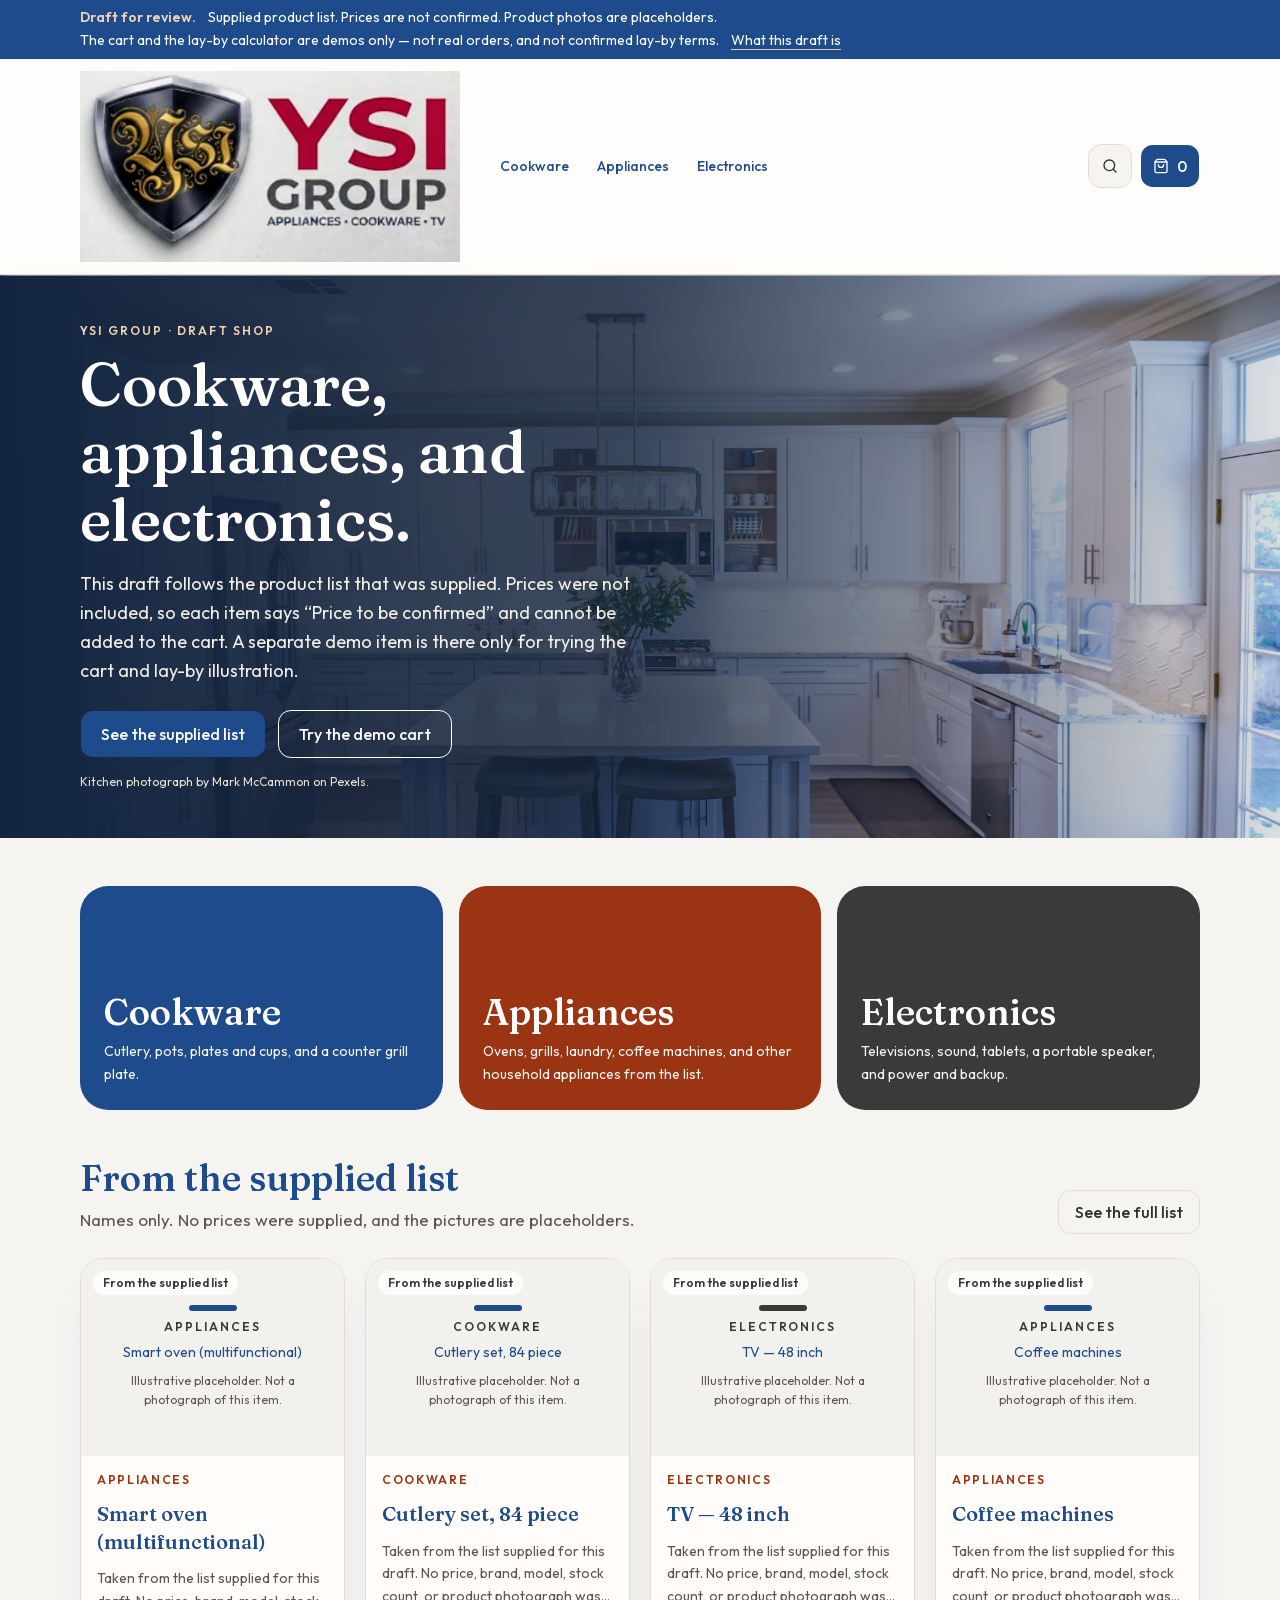
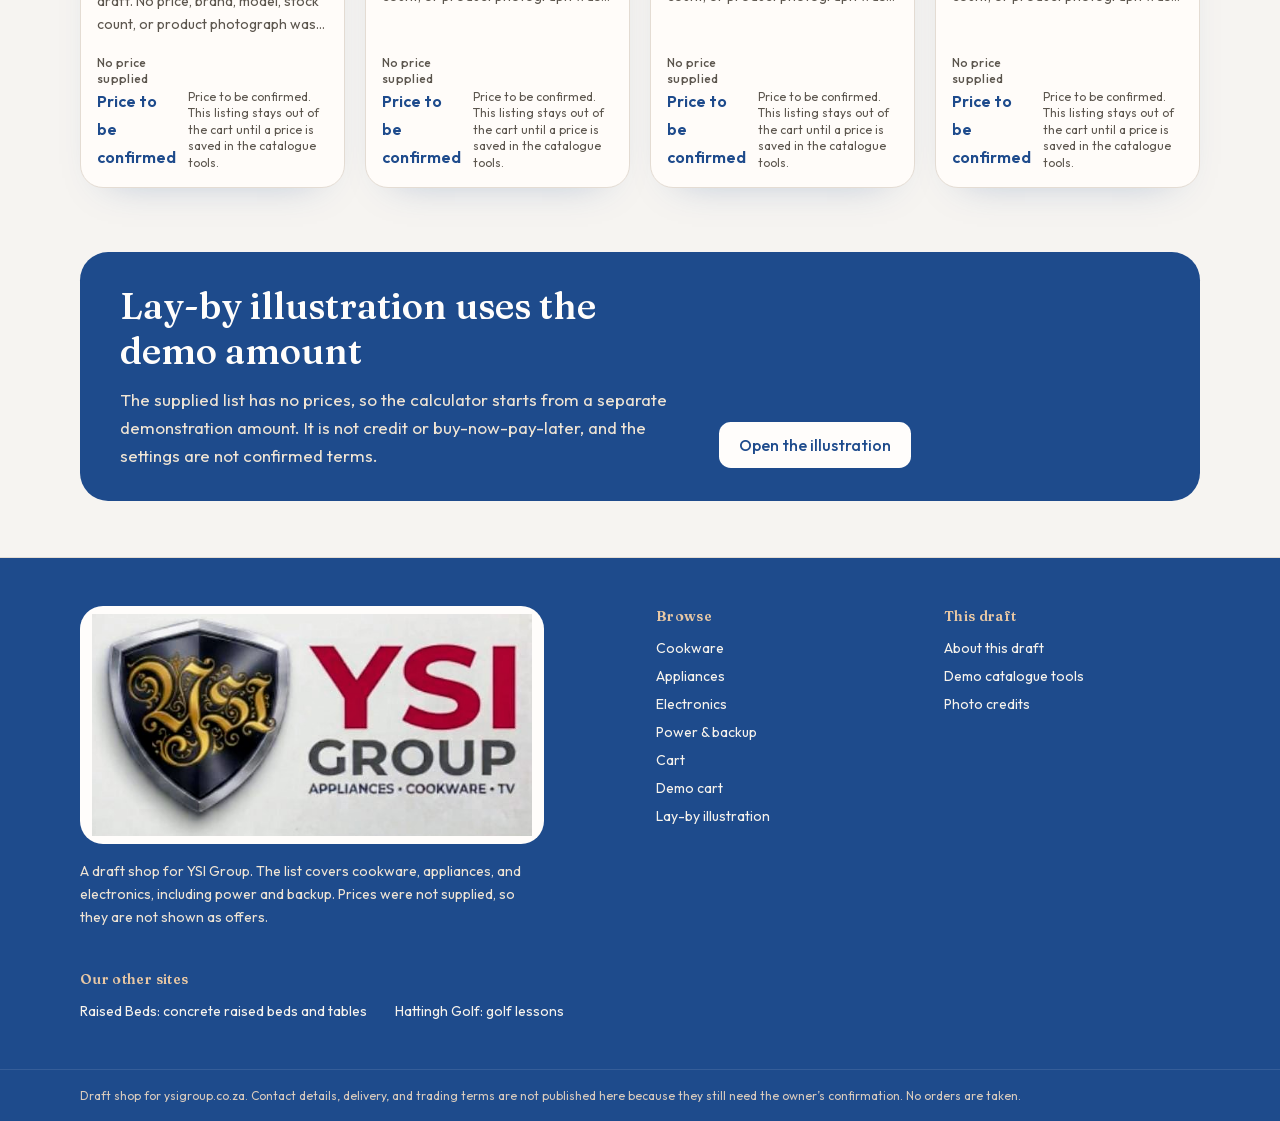
==== commit 2b052450: "Add footer links to Raised Beds and Hattingh Golf A small "Our other sites" block in the shared foot" ====
--- a/index.html
+++ b/index.html
@@ -1,2 +1,2 @@
-<!DOCTYPE html><html lang="en" class="_4LtYgq_variable _5PBLiG_variable h-full antialiased"><head><meta charSet="utf-8"/><meta name="viewport" content="width=device-width, initial-scale=1"/><link rel="preload" href="/_next/static/media/c0680f1bdb3a2e90-s.p.1gsd1jahc5dg_.woff2" as="font" crossorigin="" type="font/woff2"/><link rel="preload" href="/_next/static/media/edb99fec956915f8-s.p.32sris142tqlb.woff2" as="font" crossorigin="" type="font/woff2"/><link rel="preload" href="/images/ysi-logo.png" as="image"/><link rel="preload" as="image" href="/images/hero-kitchen.jpg"/><link rel="stylesheet" href="/_next/static/chunks/2i1_i2-8lneox.css" data-precedence="next"/><link rel="preload" as="script" fetchPriority="low" href="/_next/static/chunks/3y705tc4v-41-.js"/><script src="/_next/static/chunks/2rv5jvl35qh22.js" async=""></script><script src="/_next/static/chunks/23e6jep2anmtk.js" async=""></script><script src="/_next/static/chunks/0zrcyuvl1kbvc.js" async=""></script><script src="/_next/static/chunks/turbopack-2u1d16houkiyo.js" async=""></script><script src="/_next/static/chunks/26s81gj2-5ekq.js" async=""></script><script src="/_next/static/chunks/3yb5p16ab48hy.js" async=""></script><script src="/_next/static/chunks/1j6s7b3ju1wb2.js" async=""></script><script src="/_next/static/chunks/2oakj0gcyv1wy.js" async=""></script><script src="/_next/static/chunks/1x6cd5xldhxh9.js" async=""></script><title>YSI Group — draft shop</title><meta name="description" content="Draft shop for YSI Group. The supplied list has no confirmed prices. Photos are placeholders. The cart and lay-by calculator are demos only."/><meta name="robots" content="noindex, nofollow"/><link rel="icon" href="/favicon.ico?favicon.1kpxscde28p2x.ico" sizes="48x48" type="image/x-icon"/><meta name="next-size-adjust" content=""/><script src="/_next/static/chunks/0cz1d0mv5g_q7.js" noModule=""></script></head><body class="flex min-h-full flex-col bg-background text-foreground"><div hidden=""><!--$--><!--/$--></div><a href="#content" class="skip-link">Skip to content</a><div class="bg-navy text-[#fffdfb]"><p class="mx-auto flex max-w-6xl flex-wrap items-center gap-x-3 gap-y-1 px-4 py-2 text-sm leading-snug"><span class="font-semibold text-[#f0d2b4]">Draft for review.</span><span>Supplied product list. Prices are not confirmed. Product photos are placeholders.</span><span>The cart and the lay-by calculator are demos only — not real orders, and not confirmed lay-by terms.</span><a class="underline decoration-[#e7c7a4] underline-offset-4" href="/draft/">What this draft is</a></p></div><header class="sticky top-0 z-40 border-b border-border bg-[#fffdfb]/95 backdrop-blur"><div class="mx-auto flex max-w-6xl flex-wrap items-center gap-x-3 gap-y-2 px-4 py-3"><button data-slot="sheet-trigger" data-variant="outline" data-size="icon" class="group/button inline-flex shrink-0 items-center justify-center rounded-lg border bg-clip-padding text-sm font-medium whitespace-nowrap transition-all outline-none select-none focus-visible:border-ring focus-visible:ring-3 focus-visible:ring-ring/50 active:not-aria-[haspopup]:translate-y-px disabled:pointer-events-none disabled:opacity-50 aria-invalid:border-destructive aria-invalid:ring-3 aria-invalid:ring-destructive/20 dark:aria-invalid:border-destructive/50 dark:aria-invalid:ring-destructive/40 [&amp;_svg]:pointer-events-none [&amp;_svg]:shrink-0 [&amp;_svg:not([class*=&#x27;size-&#x27;])]:size-4 border-border bg-background hover:bg-muted hover:text-foreground aria-expanded:bg-muted aria-expanded:text-foreground dark:border-input dark:bg-input/30 dark:hover:bg-input/50 size-11 md:hidden" aria-label="Open menu" type="button" aria-haspopup="dialog" aria-expanded="false" data-state="closed"><svg xmlns="http://www.w3.org/2000/svg" width="24" height="24" viewBox="0 0 24 24" fill="none" stroke="currentColor" stroke-width="2" stroke-linecap="round" stroke-linejoin="round" class="lucide lucide-menu" aria-hidden="true"><path d="M4 5h16"></path><path d="M4 12h16"></path><path d="M4 19h16"></path></svg></button><a class="order-last w-full rounded-md focus-visible:outline-2 focus-visible:outline-offset-4 focus-visible:outline-copper md:order-none md:w-auto" href="/"><img src="/images/ysi-logo.png" alt="YSI Group. Appliances, cookware, TV." width="571" height="288" class="h-auto w-full max-w-[440px] object-contain object-left md:w-[380px]"/></a><nav class="ml-4 hidden items-center gap-1 md:flex" aria-label="Primary"><a class="rounded-full px-3 py-2 text-sm font-medium text-navy hover:bg-secondary" href="/cookware/">Cookware</a><a class="rounded-full px-3 py-2 text-sm font-medium text-navy hover:bg-secondary" href="/appliances/">Appliances</a><a class="rounded-full px-3 py-2 text-sm font-medium text-navy hover:bg-secondary" href="/electronics/">Electronics</a></nav><div class="ml-auto flex items-center gap-2"><a aria-label="Search the supplied list" data-slot="button" data-variant="outline" data-size="icon" class="group/button shrink-0 items-center justify-center rounded-lg border bg-clip-padding text-sm font-medium whitespace-nowrap transition-all outline-none select-none focus-visible:border-ring focus-visible:ring-3 focus-visible:ring-ring/50 active:not-aria-[haspopup]:translate-y-px disabled:pointer-events-none disabled:opacity-50 aria-invalid:border-destructive aria-invalid:ring-3 aria-invalid:ring-destructive/20 dark:aria-invalid:border-destructive/50 dark:aria-invalid:ring-destructive/40 [&amp;_svg]:pointer-events-none [&amp;_svg]:shrink-0 [&amp;_svg:not([class*=&#x27;size-&#x27;])]:size-4 border-border bg-background hover:bg-muted hover:text-foreground aria-expanded:bg-muted aria-expanded:text-foreground dark:border-input dark:bg-input/30 dark:hover:bg-input/50 size-11 hidden sm:inline-flex" href="/shop/#catalogue-search"><svg xmlns="http://www.w3.org/2000/svg" width="24" height="24" viewBox="0 0 24 24" fill="none" stroke="currentColor" stroke-width="2" stroke-linecap="round" stroke-linejoin="round" class="lucide lucide-search" aria-hidden="true"><path d="m21 21-4.34-4.34"></path><circle cx="11" cy="11" r="8"></circle></svg></a><button data-slot="button" data-variant="default" data-size="default" class="group/button inline-flex shrink-0 items-center justify-center rounded-lg border border-transparent bg-clip-padding font-medium whitespace-nowrap transition-all outline-none select-none focus-visible:border-ring focus-visible:ring-3 focus-visible:ring-ring/50 active:not-aria-[haspopup]:translate-y-px disabled:pointer-events-none disabled:opacity-50 aria-invalid:border-destructive aria-invalid:ring-3 aria-invalid:ring-destructive/20 dark:aria-invalid:border-destructive/50 dark:aria-invalid:ring-destructive/40 [&amp;_svg]:pointer-events-none [&amp;_svg]:shrink-0 [&amp;_svg:not([class*=&#x27;size-&#x27;])]:size-4 bg-primary text-primary-foreground hover:bg-primary/80 h-11 text-base has-data-[icon=inline-end]:pr-3 has-data-[icon=inline-start]:pl-3 min-w-11 gap-2 px-3" aria-label="Open cart"><svg xmlns="http://www.w3.org/2000/svg" width="24" height="24" viewBox="0 0 24 24" fill="none" stroke="currentColor" stroke-width="2" stroke-linecap="round" stroke-linejoin="round" class="lucide lucide-shopping-bag" aria-hidden="true"><path d="M16 10a4 4 0 0 1-8 0"></path><path d="M3.103 6.034h17.794"></path><path d="M3.4 5.467a2 2 0 0 0-.4 1.2V20a2 2 0 0 0 2 2h14a2 2 0 0 0 2-2V6.667a2 2 0 0 0-.4-1.2l-2-2.667A2 2 0 0 0 17 2H7a2 2 0 0 0-1.6.8z"></path></svg><span class="tabular-nums"></span></button></div></div></header><main id="content" class="flex-1"><!--$?--><template id="B:0"></template><div class="mx-auto max-w-6xl px-4 py-8" aria-busy="true" aria-live="polite"><p class="text-sm text-muted-foreground">Loading the draft catalogue…</p><div class="mt-6 grid gap-4 sm:grid-cols-2 lg:grid-cols-3"><div class="h-80 animate-pulse rounded-2xl bg-cream-deep"></div><div class="h-80 animate-pulse rounded-2xl bg-cream-deep"></div><div class="h-80 animate-pulse rounded-2xl bg-cream-deep"></div><div class="h-80 animate-pulse rounded-2xl bg-cream-deep"></div><div class="h-80 animate-pulse rounded-2xl bg-cream-deep"></div><div class="h-80 animate-pulse rounded-2xl bg-cream-deep"></div></div></div><!--/$--><!--$--><!--/$--></main><footer class="mt-auto border-t border-border bg-navy text-[#f7f3ec]"><div class="mx-auto grid max-w-6xl gap-8 px-4 py-12 sm:grid-cols-2 lg:grid-cols-4"><div class="sm:col-span-2"><div class="inline-flex rounded-2xl bg-[#fffdfb] px-3 py-2"><img src="/images/ysi-logo.png" alt="YSI Group. Appliances, cookware, TV." width="571" height="288" class="h-auto max-w-[440px] object-contain object-left w-[min(100%,440px)] md:w-[440px]"/></div><p class="mt-4 max-w-md text-sm leading-relaxed text-[#efe4d4]">A draft shop for YSI Group. The list covers cookware, appliances, and electronics, including power and backup. Prices were not supplied, so they are not shown as offers.</p></div><div><h2 class="text-sm font-semibold tracking-wide text-[#e7c7a4]">Browse</h2><ul class="mt-3 space-y-2 text-sm"><li><a class="underline-offset-4 hover:underline" href="/cookware/">Cookware</a></li><li><a class="underline-offset-4 hover:underline" href="/appliances/">Appliances</a></li><li><a class="underline-offset-4 hover:underline" href="/electronics/">Electronics</a></li><li><a class="underline-offset-4 hover:underline" href="/electronics/?group=power-backup">Power &amp; backup</a></li><li><a class="underline-offset-4 hover:underline" href="/cart/">Cart</a></li><li><a class="underline-offset-4 hover:underline" href="/demo/">Demo cart</a></li><li><a class="underline-offset-4 hover:underline" href="/lay-by/">Lay-by illustration</a></li></ul></div><div><h2 class="text-sm font-semibold tracking-wide text-[#e7c7a4]">This draft</h2><ul class="mt-3 space-y-2 text-sm"><li><a class="underline-offset-4 hover:underline" href="/draft/">About this draft</a></li><li><a class="underline-offset-4 hover:underline" href="/admin/">Demo catalogue tools</a></li><li><a class="underline-offset-4 hover:underline" href="/draft/#credits">Photo credits</a></li></ul></div></div><div class="border-t border-white/10"><p class="mx-auto max-w-6xl px-4 py-4 text-xs leading-relaxed text-[#d9cbbd]">Draft shop for ysigroup.co.za. Contact details, delivery, and trading terms are not published here because they still need the owner’s confirmation. No orders are taken.</p></div></footer><script>requestAnimationFrame(function(){$RT=performance.now()});</script><script id="_R_">(globalThis["TURBOPACK"] || (globalThis["TURBOPACK"] = [])).push({"otherChunks":["static/chunks/3y705tc4v-41-.js","static/chunks/2rv5jvl35qh22.js","static/chunks/23e6jep2anmtk.js","static/chunks/0zrcyuvl1kbvc.js"],"runtimeModuleIds":[94553]});</script><script src="/_next/static/chunks/3y705tc4v-41-.js" async=""></script><div hidden id="S:0"><div><section class="relative min-h-[34rem] overflow-hidden bg-navy-deep text-[#fffdfb]"><div class="absolute inset-0"><img src="/images/hero-kitchen.jpg" alt="A bright kitchen with white cupboards, a central island, and stainless appliances" class="h-full w-full object-cover"/><div class="absolute inset-0 bg-gradient-to-t from-[#12243f] via-[#12243f]/75 to-[#12243f]/20 md:bg-gradient-to-r md:from-[#12243f] md:via-[#12243f]/80 md:to-[#12243f]/15"></div></div><div class="relative mx-auto flex min-h-[34rem] max-w-6xl items-end px-4 py-12 md:items-center"><div class="max-w-xl"><p class="text-xs font-semibold tracking-[0.18em] text-[#f0d2b4] uppercase">YSI Group · draft shop</p><h1 class="mt-3 font-heading text-[2.6rem] leading-[1.12] sm:text-6xl">Cookware, appliances, and electronics.</h1><p class="mt-4 text-lg leading-relaxed text-[#f4efe7]">This draft follows the product list that was supplied. Prices were not included, so each item says “Price to be confirmed” and cannot be added to the cart. A separate demo item is there only for trying the cart and lay-by illustration.</p><div class="mt-6 flex flex-col gap-3 sm:flex-row"><a data-slot="button" data-variant="default" data-size="lg" class="group/button inline-flex shrink-0 items-center justify-center rounded-lg border border-transparent bg-clip-padding font-medium whitespace-nowrap transition-all outline-none select-none focus-visible:border-ring focus-visible:ring-3 focus-visible:ring-ring/50 active:not-aria-[haspopup]:translate-y-px disabled:pointer-events-none disabled:opacity-50 aria-invalid:border-destructive aria-invalid:ring-3 aria-invalid:ring-destructive/20 dark:aria-invalid:border-destructive/50 dark:aria-invalid:ring-destructive/40 [&amp;_svg]:pointer-events-none [&amp;_svg]:shrink-0 [&amp;_svg:not([class*=&#x27;size-&#x27;])]:size-4 bg-primary text-primary-foreground hover:bg-primary/80 h-12 gap-2 px-5 text-base has-data-[icon=inline-end]:pr-4 has-data-[icon=inline-start]:pl-4" href="/shop/">See the supplied list</a><a data-slot="button" data-variant="outline" data-size="lg" class="group/button inline-flex shrink-0 items-center justify-center rounded-lg border bg-clip-padding font-medium whitespace-nowrap transition-all outline-none select-none focus-visible:border-ring focus-visible:ring-3 focus-visible:ring-ring/50 active:not-aria-[haspopup]:translate-y-px disabled:pointer-events-none disabled:opacity-50 aria-invalid:border-destructive aria-invalid:ring-3 aria-invalid:ring-destructive/20 dark:aria-invalid:border-destructive/50 dark:aria-invalid:ring-destructive/40 [&amp;_svg]:pointer-events-none [&amp;_svg]:shrink-0 [&amp;_svg:not([class*=&#x27;size-&#x27;])]:size-4 hover:text-foreground aria-expanded:bg-muted aria-expanded:text-foreground dark:border-input dark:bg-input/30 dark:hover:bg-input/50 h-12 gap-2 px-5 text-base has-data-[icon=inline-end]:pr-4 has-data-[icon=inline-start]:pl-4 border-[#fffdfb] bg-transparent text-[#fffdfb] hover:bg-white/10" href="/demo/">Try the demo cart</a></div><p class="mt-4 text-xs text-[#efe4d4]">Kitchen photograph by <!-- -->Mark McCammon<!-- --> on Pexels.</p></div></div></section><section class="mx-auto max-w-6xl px-4 py-12"><div class="grid gap-4 md:grid-cols-3"><a class="flex min-h-56 flex-col justify-end rounded-3xl p-6 text-[#fffdfb] bg-navy focus-visible:outline-2 focus-visible:outline-offset-4 focus-visible:outline-orange" href="/cookware/"><h2 class="font-heading text-4xl">Cookware</h2><p class="mt-2 text-sm leading-relaxed text-[#f6f4f1]">Cutlery, pots, plates and cups, and a counter grill plate.</p></a><a class="flex min-h-56 flex-col justify-end rounded-3xl p-6 text-[#fffdfb] bg-orange-deep focus-visible:outline-2 focus-visible:outline-offset-4 focus-visible:outline-orange" href="/appliances/"><h2 class="font-heading text-4xl">Appliances</h2><p class="mt-2 text-sm leading-relaxed text-[#f6f4f1]">Ovens, grills, laundry, coffee machines, and other household appliances from the list.</p></a><a class="flex min-h-56 flex-col justify-end rounded-3xl p-6 text-[#fffdfb] bg-charcoal focus-visible:outline-2 focus-visible:outline-offset-4 focus-visible:outline-orange" href="/electronics/"><h2 class="font-heading text-4xl">Electronics</h2><p class="mt-2 text-sm leading-relaxed text-[#f6f4f1]">Televisions, sound, tablets, a portable speaker, and power and backup.</p></a></div></section><section class="mx-auto max-w-6xl px-4 pb-4"><div class="flex flex-wrap items-end justify-between gap-3"><div><h2 class="font-heading text-3xl text-navy sm:text-4xl">From the supplied list</h2><p class="mt-2 max-w-xl text-muted-foreground">Names only. No prices were supplied, and the pictures are placeholders.</p></div><a data-slot="button" data-variant="outline" data-size="default" class="group/button inline-flex shrink-0 items-center justify-center rounded-lg border bg-clip-padding font-medium whitespace-nowrap transition-all outline-none select-none focus-visible:border-ring focus-visible:ring-3 focus-visible:ring-ring/50 active:not-aria-[haspopup]:translate-y-px disabled:pointer-events-none disabled:opacity-50 aria-invalid:border-destructive aria-invalid:ring-3 aria-invalid:ring-destructive/20 dark:aria-invalid:border-destructive/50 dark:aria-invalid:ring-destructive/40 [&amp;_svg]:pointer-events-none [&amp;_svg]:shrink-0 [&amp;_svg:not([class*=&#x27;size-&#x27;])]:size-4 border-border bg-background hover:bg-muted hover:text-foreground aria-expanded:bg-muted aria-expanded:text-foreground dark:border-input dark:bg-input/30 dark:hover:bg-input/50 h-11 gap-2 px-4 text-base has-data-[icon=inline-end]:pr-3 has-data-[icon=inline-start]:pl-3" href="/shop/">See the full list</a></div><div class="mx-auto max-w-6xl px-4 py-8" aria-busy="true" aria-live="polite"><p class="text-sm text-muted-foreground">Loading the draft catalogue…</p><div class="mt-6 grid gap-4 sm:grid-cols-2 lg:grid-cols-3"><div class="h-80 animate-pulse rounded-2xl bg-cream-deep"></div><div class="h-80 animate-pulse rounded-2xl bg-cream-deep"></div><div class="h-80 animate-pulse rounded-2xl bg-cream-deep"></div><div class="h-80 animate-pulse rounded-2xl bg-cream-deep"></div><div class="h-80 animate-pulse rounded-2xl bg-cream-deep"></div><div class="h-80 animate-pulse rounded-2xl bg-cream-deep"></div></div></div></section><section class="mx-auto mt-12 max-w-6xl px-4 pb-14"><div class="grid gap-6 rounded-3xl bg-navy px-6 py-8 text-[#fffdfb] md:grid-cols-[1.3fr_1fr] md:px-10"><div><h2 class="font-heading text-3xl leading-tight sm:text-4xl">Lay-by illustration uses the demo amount</h2><p class="mt-3 leading-relaxed text-[#efe4d4]">The supplied list has no prices, so the calculator starts from a separate demonstration amount. It is not credit or buy-now-pay-later, and the settings are not confirmed terms.</p></div><div class="flex items-end"><a data-slot="button" data-variant="default" data-size="lg" class="group/button inline-flex shrink-0 items-center justify-center rounded-lg border border-transparent bg-clip-padding font-medium whitespace-nowrap transition-all outline-none select-none focus-visible:border-ring focus-visible:ring-3 focus-visible:ring-ring/50 active:not-aria-[haspopup]:translate-y-px disabled:pointer-events-none disabled:opacity-50 aria-invalid:border-destructive aria-invalid:ring-3 aria-invalid:ring-destructive/20 dark:aria-invalid:border-destructive/50 dark:aria-invalid:ring-destructive/40 [&amp;_svg]:pointer-events-none [&amp;_svg]:shrink-0 [&amp;_svg:not([class*=&#x27;size-&#x27;])]:size-4 h-12 gap-2 px-5 text-base has-data-[icon=inline-end]:pr-4 has-data-[icon=inline-start]:pl-4 bg-[#fffdfb] text-navy hover:bg-[#f3e7d6]" href="/lay-by/">Open the illustration</a></div></div></section></div></div><script>$RB=[];$RV=function(a){$RT=performance.now();for(var b=0;b<a.length;b+=2){var c=a[b],e=a[b+1];null!==e.parentNode&&e.parentNode.removeChild(e);var f=c.parentNode;if(f){var g=c.previousSibling,h=0;do{if(c&&8===c.nodeType){var d=c.data;if("/$"===d||"/&"===d)if(0===h)break;else h--;else"$"!==d&&"$?"!==d&&"$~"!==d&&"$!"!==d&&"&"!==d||h++}d=c.nextSibling;f.removeChild(c);c=d}while(c);for(;e.firstChild;)f.insertBefore(e.firstChild,c);g.data="$";g._reactRetry&&requestAnimationFrame(g._reactRetry)}}a.length=0};
-$RC=function(a,b){if(b=document.getElementById(b))(a=document.getElementById(a))?(a.previousSibling.data="$~",$RB.push(a,b),2===$RB.length&&("number"!==typeof $RT?requestAnimationFrame($RV.bind(null,$RB)):(a=performance.now(),setTimeout($RV.bind(null,$RB),2300>a&&2E3<a?2300-a:$RT+300-a)))):b.parentNode.removeChild(b)};$RC("B:0","S:0")</script><script>(self.__next_f=self.__next_f||[]).push([0])</script><script>self.__next_f.push([1,"1:\"$Sreact.fragment\"\n2:\"/_next/static/chunks/26s81gj2-5ekq.js\"\n3:\"/_next/static/chunks/3yb5p16ab48hy.js\"\n4:\"/_next/static/chunks/1j6s7b3ju1wb2.js\"\n5:I[28739,[\"$2\",\"$3\",\"$4\"],\"Providers\"]\n6:I[22016,[\"$2\",\"$3\",\"$4\"],\"\"]\n7:I[48303,[\"$2\",\"$3\",\"$4\"],\"SiteHeader\"]\n8:I[39756,[\"$2\",\"$3\",\"$4\"],\"default\"]\n9:\"/_next/static/chunks/2oakj0gcyv1wy.js\"\na:I[8821,[\"$2\",\"$3\",\"$4\",\"$9\"],\"default\"]\nb:I[37457,[\"$2\",\"$3\",\"$4\"],\"default\"]\n12:I[68027,[\"$2\",\"$3\",\"$4\"],\"default\",1]\n:HL[\"/_next/static/chunks/2i1_i2-8lneox.css\",\"style\"]\n:HL[\"/_next/static/media/c0680f1bdb3a2e90-s.p.1gsd1jahc5dg_.woff2\",\"font\",{\"crossOrigin\":\"\",\"type\":\"font/woff2\"}]\n:HL[\"/_next/static/media/edb99fec956915f8-s.p.32sris142tqlb.woff2\",\"font\",{\"crossOrigin\":\"\",\"type\":\"font/woff2\"}]\n:HL[\"/images/ysi-logo.png\",\"image\"]\nf:[[\"children\",{\"s\":\"__PAGE__\",\"h\":512,\"d\":{\"r\":\"$L10\",\"p\":false,\"v\":null}}]]\n0:{\"P\":null,\"c\":[\"\",\"\"],\"q\":\"\",\"i\":false,\"t\":{\"t\":{\"s\":\"\",\"h\":528,\"d\":{\"r\":[\"$\",\"$1\",\"c\",{\"children\":[[[\"$\",\"link\",\"0\",{\"rel\":\"stylesheet\",\"href\":\"/_next/static/chunks/2i1_i2-8lneox.css\",\"precedence\":\"next\",\"crossOrigin\":\"$undefined\",\"nonce\":\"$undefined\"}],[\"$\",\"script\",\"script-0\",{\"src\":\"/_next/static/chunks/26s81gj2-5ekq.js\",\"async\":true,\"nonce\":\"$undefined\"}],[\"$\",\"script\",\"script-1\",{\"src\":\"/_next/static/chunks/3yb5p16ab48hy.js\",\"async\":true,\"nonce\":\"$undefined\"}],[\"$\",\"script\",\"script-2\",{\"src\":\"/_next/static/chunks/1j6s7b3ju1wb2.js\",\"async\":true,\"nonce\":\"$undefined\"}]],[\"$\",\"html\",null,{\"lang\":\"en\",\"className\":\"_4LtYgq_variable _5PBLiG_variable h-full antialiased\",\"children\":[\"$\",\"body\",null,{\"className\":\"flex min-h-full flex-col bg-background text-foreground\",\"children\":[[\"$\",\"a\",null,{\"href\":\"#content\",\"className\":\"skip-link\",\"children\":\"Skip to content\"}],[\"$\",\"$L5\",null,{\"children\":[[\"$\",\"div\",null,{\"className\":\"bg-navy text-[#fffdfb]\",\"children\":[\"$\",\"p\",null,{\"className\":\"mx-auto flex max-w-6xl flex-wrap items-center gap-x-3 gap-y-1 px-4 py-2 text-sm leading-snug\",\"children\":[[\"$\",\"span\",null,{\"className\":\"font-semibold text-[#f0d2b4]\",\"children\":\"Draft for review.\"}],[\"$\",\"span\",null,{\"children\":\"Supplied product list. Prices are not confirmed. Product photos are placeholders.\"}],[\"$\",\"span\",null,{\"children\":\"The cart and the lay-by calculator are demos only — not real orders, and not confirmed lay-by terms.\"}],[\"$\",\"$L6\",null,{\"href\":\"/draft\",\"className\":\"underline decoration-[#e7c7a4] underline-offset-4\",\"children\":\"What this draft is\"}]]}]}],[\"$\",\"$L7\",null,{}],[\"$\",\"main\",null,{\"id\":\"content\",\"className\":\"flex-1\",\"children\":[\"$\",\"$L8\",null,{\"parallelRouterKey\":\"children\",\"error\":\"$a\",\"errorStyles\":[],\"errorScripts\":[[\"$\",\"script\",\"script-0\",{\"src\":\"/_next/static/chunks/2oakj0gcyv1wy.js\",\"async\":true,\"nonce\":\"$undefined\"}]],\"template\":[\"$\",\"$Lb\",null,{}],\"templateStyles\":\"$undefined\",\"templateScripts\":\"$undefined\",\"notFound\":[[\"$\",\"div\",null,{\"className\":\"mx-auto max-w-xl px-4 py-20 text-center\",\"children\":[[\"$\",\"h1\",null,{\"className\":\"font-heading text-4xl text-navy\",\"children\":\"That page is not in the draft\"}],[\"$\",\"p\",null,{\"className\":\"mt-3 text-muted-foreground\",\"children\":\"The address does not match a page in this shop preview.\"}],[\"$\",\"$L6\",null,{\"href\":\"/\",\"children\":\"Back to the draft home\",\"data-slot\":\"button\",\"data-variant\":\"default\",\"data-size\":\"default\",\"className\":\"group/button inline-flex shrink-0 items-center justify-center rounded-lg border border-transparent bg-clip-padding font-medium whitespace-nowrap transition-all outline-none select-none focus-visible:border-ring focus-visible:ring-3 focus-visible:ring-ring/50 active:not-aria-[haspopup]:translate-y-px disabled:pointer-events-none disabled:opacity-50 aria-invalid:border-destructive aria-invalid:ring-3 aria-invalid:ring-destructive/20 dark:aria-invalid:border-destructive/50 dark:aria-invalid:ring-destructive/40 [\u0026_svg]:pointer-events-none [\u0026_svg]:shrink-0 [\u0026_svg:not([class*='size-'])]:size-4 bg-primary text-primary-foreground hover:bg-primary/80 h-11 gap-2 px-4 text-base has-data-[icon=inline-end]:pr-3 has-data-[icon=inline-start]:pl-3 mt-6\",\"ref\":null}]]}],[]],\"forbidden\":\"$undefined\",\"unauthorized\":\"$undefined\"}]}],[\"$\",\"footer\",null,{\"className\":\"mt-auto border-t border-border bg-navy text-[#f7f3ec]\",\"children\":[[\"$\",\"div\",null,{\"className\":\"mx-auto grid max-w-6xl gap-8 px-4 py-12 sm:grid-cols-2 lg:grid-cols-4\",\"children\":[[\"$\",\"div\",null,{\"className\":\"sm:col-span-2\",\"children\":[[\"$\",\"div\",null,{\"className\":\"inline-flex rounded-2xl bg-[#fffdfb] px-3 py-2\",\"children\":[\"$\",\"img\",null,{\"src\":\"/images/ysi-logo.png\",\"alt\":\"YSI Group. Appliances, cookware, TV.\",\"width\":571,\"height\":288,\"className\":\"h-auto max-w-[440px] object-contain object-left w-[min(100%,440px)] md:w-[440px]\"}]}],[\"$\",\"p\",null,{\"className\":\"mt-4 max-w-md text-sm leading-relaxed text-[#efe4d4]\",\"children\":\"A draft shop for YSI Group. The list covers cookware, appliances, and electronics, including power and backup. Prices were not supplied, so they are not shown as offers.\"}]]}],[\"$\",\"div\",null,{\"children\":[[\"$\",\"h2\",null,{\"className\":\"text-sm font-semibold tracking-wide text-[#e7c7a4]\",\"children\":\"Browse\"}],\"$Lc\"]}],\"$Ld\"]}],\"$Le\"]}]]}]]}]}]]}],\"p\":false,\"v\":null},\"c\":\"$Qf\"},\"h\":{\"r\":\"$L11\",\"p\":false,\"v\":null}},\"m\":\"$undefined\",\"G\":[\"$12\",[\"$L13\"]],\"S\":true,\"r\":\"$undefined\",\"s\":\"$undefined\",\"a\":\"$undefined\",\"l\":\"$undefined\",\"p\":\"$undefined\",\"d\":\"$undefined\",\"b\":\"K_ULyhyK5qXnEAMlPkY-t\"}\n14:\"$Sreact.suspense\"\n15:\"/_next/static/chunks/1x6cd5xldhxh9.js\"\n16:I[71549,[\"$2\",\"$3\",\"$4\",\"$15\"],\"HomeView\"]\n17:I[97367,[\"$2\",\"$3\",\"$4\"],\"OutletBoundary\"]\n19:\"ViewportBoundary\"\n1a:I[97367,[\"$2\",\"$3\",\"$4\"],\"$19\"]\n1c:\"MetadataBoundary\"\n1d:I[97367,[\"$2\",\"$3\",\"$4\"],\"$1c\"]\nc:[\"$\",\"ul\",null,{\"className\":\"mt-3 space-y-2 text-sm\",\"children\":[[\"$\",\"li\",null,{\"children\":[\"$\",\"$L6\",null,{\"className\":\"underline-offset-4 hover:underline\",\"href\":\"/cookware\",\"children\":\"Cookware\"}]}],[\"$\",\"li\",null,{\"children\":[\"$\",\"$L6\",null,{\"className\":\"underline-offset-4 hover:underline\",\"href\":\"/appliances\",\"children\":\"Appliances\"}]}],[\"$\",\"li\",null,{\"children\":[\"$\",\"$L6\",null,{\"className\":\"underline-offset-4 hover:underline\",\"href\":\"/electronics\",\"children\":\"Electronics\"}]}],[\"$\",\"li\",null,{\"children\":[\"$\",\"$L6\",null,{\"className\":\"underline-offset-4 hover:underline\",\"href\":\"/electronics?group=power-backup\",\"children\":\"Power \u0026 backup\"}]}],[\"$\",\"li\",null,{\"children\":[\"$\",\"$L6\",null,{\"className\":\"underline-offset-4 hover:underline\",\"href\":\"/cart\",\"children\":\"Cart\"}]}],[\"$\",\"li\",null,{\"children\":[\"$\",\"$L6\",null,{\"className\":\"underline-offset-4 hover:underline\",\"href\":\"/demo\",\"children\":\"Demo cart\"}]}],[\"$\",\"li\",null,{\"children\":[\"$\",\"$L6\",null,{\"className\":\"underline-offset-4 hover:underline\",\"href\":\"/lay-by\",\"children\":\"Lay-by illustration\"}]}]]}]\nd:[\"$\",\"div\",null,{\"children\":[[\"$\",\"h2\",null,{\"className\":\"text-sm font-semibold tracking-wide text-[#e7c7a4]\",\"children\":\"This draft\"}],[\"$\",\"ul\",null,{\"className\":\"mt-3 space-y-2 text-sm\",\"children\":[[\"$\",\"li\",null,{\"children\":[\"$\",\"$L6\",null,{\"className\":\"underline-offset-4 hover:underline\",\"href\":\"/draft\",\"children\":\"About this draft\"}]}],[\"$\",\"li\",null,{\"children\":[\"$\",\"$L6\",null,{\"className\":\"underline-offset-4 hover:underline\",\"href\":\"/admin\",\"children\":\"Demo catalogue tools\"}]}],[\"$\",\"li\",null,{\"children\":[\"$\",\"$L6\",null,{\"className\":\"underline-offset-4 hover:underline\",\"href\":\"/draft#credits\",\"children\":\"Photo credits\"}]}]]}]]}]\ne:[\"$\",\"div\",null,{\"className\":\"border-t border-white/10\",\"children\":[\"$\",\"p\",null,{\"className\":\"mx-auto max-w-6xl px-4 py-4 text-xs leading-relaxed text-[#d9cbbd]\",\"children\":\"Draft shop for ysigroup.co.za. Contact details, delivery, and trading terms are not published here because they still need the owner’s confirmation. No orders are taken.\"}]}]\n10:[\"$\",\"$1\",\"c\",{\"children\":[[\"$\",\"$14\",null,{\"fallback\":[\"$\",\"div\",null,{\"className\":\"mx-auto max-w-6xl px-4 py-8\",\"aria-busy\":\"true\",\"aria-live\":\"polite\",\"children\":[[\"$\",\"p\",null,{\"className\":\"text-sm text-muted-foreground\",\"children\":\"Loading the draft catalogue…\"}],[\"$\",\"div\",null,{\"className\":\"mt-6 grid gap-4 sm:grid-cols-2 lg:grid-cols-3\",\"children\":[[\"$\",\"div\",\"0\",{\"className\":\"h-80 animate-pulse rounded-2xl bg-cream-deep\"}],[\"$\",\"div\",\"1\",{\"className\":\"h-80 animate-pulse rounded-2xl bg-cream-deep\"}],[\"$\",\"div\",\"2\",{\"className\":\"h-80 animate-pulse rounded-2xl bg-cream-deep\"}],[\"$\",\"div\",\"3\",{\"className\":\"h-80 animate-pulse rounded-2xl bg-cream-deep\"}],[\"$\",\"div\",\"4\",{\"className\":\"h-80 animate-pulse rounded-2xl bg-cream-deep\"}],[\"$\",\"div\",\"5\",{\"className\":\"h-80 animate-pulse rounded-2xl bg-cream-deep\"}]]}]]}],\"children\":[\"$\",\"$L16\",null,{}]}],[[\"$\",\"script\",\"script-0\",{\"src\":\"/_next/static/chunks/1x6cd5xldhxh9.js\",\"async\":true,\"nonce\":\"$undefined\"}]],[\"$\",\"$L17\",null,{\"children\":[\"$\",\"$14\",null,{\"name\":\"Next.MetadataOutlet\",\"children\":\"$@18\"}]}]]}]\n11:[\"$\",\"$1\",\"h\",{\"children\":[null,[\"$\",\"$L1a\",null,{\"children\":\"$L1b\"}],[\"$\",\"$L1d\",null,{\"children\":[[\"$\",\"div\",null,{\"hidden\":true,\"children\":[\"$\",\"$14\",null,{\"name\":\"Next.Metadata\",\"children\":\"$L1e\"}]}],null]}],[\"$\",\"meta\",null,{\"name\":\"next-size-adjust\",\"content\":\"\"}]]}]\n13:[\"$\",\"link\",\"0\",{\"rel\":\"stylesheet\",\"href\":\"/_next/static/chunks/2i1_i2-8lneox.css\",\"precedence\":\"next\",\"crossOrigin\":\"$undefined\",\"nonce\":\"$undefined\"}]\n1b:[[\"$\",\"meta\",\"0\",{\"charSet\":\"utf-8\"}],[\"$\",\"meta\",\"1\",{\"name\":\"viewport\",\"content\":\"width=device-width, initial-scale=1\"}]]\n1f:I[27201,[\"$2\",\"$3\",\"$4\"],\"IconMark\"]\n18:null\n1e:[[\"$\",\"title\",\"0\",{\"children\":\"YSI Group — draft shop\"}],[\"$\",\"meta\",\"1\",{\"name\":\"description\",\"content\":\"Draft shop for YSI Group. The supplied list has no confirmed prices. Photos are placeholders. The cart and lay-by calculator are demos only.\"}],[\"$\",\"meta\",\"2\",{\"name\":\"robots\",\"content\":\"noindex, nofollow\"}],[\"$\",\"link\",\"3\",{\"rel\":\"icon\",\"href\":\"/favicon.ico?favicon.1kpxscde28p2x.ico\",\"sizes\":\"48x48\",\"type\":\"image/x-icon\"}],[\"$\",\"$L1f\",\"4\",{}]]\n"])</script></body></html>+<!DOCTYPE html><html lang="en" class="_4LtYgq_variable _5PBLiG_variable h-full antialiased"><head><meta charSet="utf-8"/><meta name="viewport" content="width=device-width, initial-scale=1"/><link rel="preload" href="/_next/static/media/c0680f1bdb3a2e90-s.p.1gsd1jahc5dg_.woff2" as="font" crossorigin="" type="font/woff2"/><link rel="preload" href="/_next/static/media/edb99fec956915f8-s.p.32sris142tqlb.woff2" as="font" crossorigin="" type="font/woff2"/><link rel="preload" href="/images/ysi-logo.png" as="image"/><link rel="preload" as="image" href="/images/hero-kitchen.jpg"/><link rel="stylesheet" href="/_next/static/chunks/0e1dg0rxic3gm.css" data-precedence="next"/><link rel="preload" as="script" fetchPriority="low" href="/_next/static/chunks/3y705tc4v-41-.js"/><script src="/_next/static/chunks/2rv5jvl35qh22.js" async=""></script><script src="/_next/static/chunks/23e6jep2anmtk.js" async=""></script><script src="/_next/static/chunks/0zrcyuvl1kbvc.js" async=""></script><script src="/_next/static/chunks/turbopack-2u1d16houkiyo.js" async=""></script><script src="/_next/static/chunks/1gtdmue0gjp2c.js" async=""></script><script src="/_next/static/chunks/3yb5p16ab48hy.js" async=""></script><script src="/_next/static/chunks/1j6s7b3ju1wb2.js" async=""></script><script src="/_next/static/chunks/2oakj0gcyv1wy.js" async=""></script><script src="/_next/static/chunks/1x6cd5xldhxh9.js" async=""></script><title>YSI Group — draft shop</title><meta name="description" content="Draft shop for YSI Group. The supplied list has no confirmed prices. Photos are placeholders. The cart and lay-by calculator are demos only."/><meta name="robots" content="noindex, nofollow"/><link rel="icon" href="/favicon.ico?favicon.1kpxscde28p2x.ico" sizes="48x48" type="image/x-icon"/><meta name="next-size-adjust" content=""/><script src="/_next/static/chunks/0cz1d0mv5g_q7.js" noModule=""></script></head><body class="flex min-h-full flex-col bg-background text-foreground"><div hidden=""><!--$--><!--/$--></div><a href="#content" class="skip-link">Skip to content</a><div class="bg-navy text-[#fffdfb]"><p class="mx-auto flex max-w-6xl flex-wrap items-center gap-x-3 gap-y-1 px-4 py-2 text-sm leading-snug"><span class="font-semibold text-[#f0d2b4]">Draft for review.</span><span>Supplied product list. Prices are not confirmed. Product photos are placeholders.</span><span>The cart and the lay-by calculator are demos only — not real orders, and not confirmed lay-by terms.</span><a class="underline decoration-[#e7c7a4] underline-offset-4" href="/draft/">What this draft is</a></p></div><header class="sticky top-0 z-40 border-b border-border bg-[#fffdfb]/95 backdrop-blur"><div class="mx-auto flex max-w-6xl flex-wrap items-center gap-x-3 gap-y-2 px-4 py-3"><button data-slot="sheet-trigger" data-variant="outline" data-size="icon" class="group/button inline-flex shrink-0 items-center justify-center rounded-lg border bg-clip-padding text-sm font-medium whitespace-nowrap transition-all outline-none select-none focus-visible:border-ring focus-visible:ring-3 focus-visible:ring-ring/50 active:not-aria-[haspopup]:translate-y-px disabled:pointer-events-none disabled:opacity-50 aria-invalid:border-destructive aria-invalid:ring-3 aria-invalid:ring-destructive/20 dark:aria-invalid:border-destructive/50 dark:aria-invalid:ring-destructive/40 [&amp;_svg]:pointer-events-none [&amp;_svg]:shrink-0 [&amp;_svg:not([class*=&#x27;size-&#x27;])]:size-4 border-border bg-background hover:bg-muted hover:text-foreground aria-expanded:bg-muted aria-expanded:text-foreground dark:border-input dark:bg-input/30 dark:hover:bg-input/50 size-11 md:hidden" aria-label="Open menu" type="button" aria-haspopup="dialog" aria-expanded="false" data-state="closed"><svg xmlns="http://www.w3.org/2000/svg" width="24" height="24" viewBox="0 0 24 24" fill="none" stroke="currentColor" stroke-width="2" stroke-linecap="round" stroke-linejoin="round" class="lucide lucide-menu" aria-hidden="true"><path d="M4 5h16"></path><path d="M4 12h16"></path><path d="M4 19h16"></path></svg></button><a class="order-last w-full rounded-md focus-visible:outline-2 focus-visible:outline-offset-4 focus-visible:outline-copper md:order-none md:w-auto" href="/"><img src="/images/ysi-logo.png" alt="YSI Group. Appliances, cookware, TV." width="571" height="288" class="h-auto w-full max-w-[440px] object-contain object-left md:w-[380px]"/></a><nav class="ml-4 hidden items-center gap-1 md:flex" aria-label="Primary"><a class="rounded-full px-3 py-2 text-sm font-medium text-navy hover:bg-secondary" href="/cookware/">Cookware</a><a class="rounded-full px-3 py-2 text-sm font-medium text-navy hover:bg-secondary" href="/appliances/">Appliances</a><a class="rounded-full px-3 py-2 text-sm font-medium text-navy hover:bg-secondary" href="/electronics/">Electronics</a></nav><div class="ml-auto flex items-center gap-2"><a aria-label="Search the supplied list" data-slot="button" data-variant="outline" data-size="icon" class="group/button shrink-0 items-center justify-center rounded-lg border bg-clip-padding text-sm font-medium whitespace-nowrap transition-all outline-none select-none focus-visible:border-ring focus-visible:ring-3 focus-visible:ring-ring/50 active:not-aria-[haspopup]:translate-y-px disabled:pointer-events-none disabled:opacity-50 aria-invalid:border-destructive aria-invalid:ring-3 aria-invalid:ring-destructive/20 dark:aria-invalid:border-destructive/50 dark:aria-invalid:ring-destructive/40 [&amp;_svg]:pointer-events-none [&amp;_svg]:shrink-0 [&amp;_svg:not([class*=&#x27;size-&#x27;])]:size-4 border-border bg-background hover:bg-muted hover:text-foreground aria-expanded:bg-muted aria-expanded:text-foreground dark:border-input dark:bg-input/30 dark:hover:bg-input/50 size-11 hidden sm:inline-flex" href="/shop/#catalogue-search"><svg xmlns="http://www.w3.org/2000/svg" width="24" height="24" viewBox="0 0 24 24" fill="none" stroke="currentColor" stroke-width="2" stroke-linecap="round" stroke-linejoin="round" class="lucide lucide-search" aria-hidden="true"><path d="m21 21-4.34-4.34"></path><circle cx="11" cy="11" r="8"></circle></svg></a><button data-slot="button" data-variant="default" data-size="default" class="group/button inline-flex shrink-0 items-center justify-center rounded-lg border border-transparent bg-clip-padding font-medium whitespace-nowrap transition-all outline-none select-none focus-visible:border-ring focus-visible:ring-3 focus-visible:ring-ring/50 active:not-aria-[haspopup]:translate-y-px disabled:pointer-events-none disabled:opacity-50 aria-invalid:border-destructive aria-invalid:ring-3 aria-invalid:ring-destructive/20 dark:aria-invalid:border-destructive/50 dark:aria-invalid:ring-destructive/40 [&amp;_svg]:pointer-events-none [&amp;_svg]:shrink-0 [&amp;_svg:not([class*=&#x27;size-&#x27;])]:size-4 bg-primary text-primary-foreground hover:bg-primary/80 h-11 text-base has-data-[icon=inline-end]:pr-3 has-data-[icon=inline-start]:pl-3 min-w-11 gap-2 px-3" aria-label="Open cart"><svg xmlns="http://www.w3.org/2000/svg" width="24" height="24" viewBox="0 0 24 24" fill="none" stroke="currentColor" stroke-width="2" stroke-linecap="round" stroke-linejoin="round" class="lucide lucide-shopping-bag" aria-hidden="true"><path d="M16 10a4 4 0 0 1-8 0"></path><path d="M3.103 6.034h17.794"></path><path d="M3.4 5.467a2 2 0 0 0-.4 1.2V20a2 2 0 0 0 2 2h14a2 2 0 0 0 2-2V6.667a2 2 0 0 0-.4-1.2l-2-2.667A2 2 0 0 0 17 2H7a2 2 0 0 0-1.6.8z"></path></svg><span class="tabular-nums"></span></button></div></div></header><main id="content" class="flex-1"><!--$?--><template id="B:0"></template><div class="mx-auto max-w-6xl px-4 py-8" aria-busy="true" aria-live="polite"><p class="text-sm text-muted-foreground">Loading the draft catalogue…</p><div class="mt-6 grid gap-4 sm:grid-cols-2 lg:grid-cols-3"><div class="h-80 animate-pulse rounded-2xl bg-cream-deep"></div><div class="h-80 animate-pulse rounded-2xl bg-cream-deep"></div><div class="h-80 animate-pulse rounded-2xl bg-cream-deep"></div><div class="h-80 animate-pulse rounded-2xl bg-cream-deep"></div><div class="h-80 animate-pulse rounded-2xl bg-cream-deep"></div><div class="h-80 animate-pulse rounded-2xl bg-cream-deep"></div></div></div><!--/$--><!--$--><!--/$--></main><footer class="mt-auto border-t border-border bg-navy text-[#f7f3ec]"><div class="mx-auto max-w-6xl px-4 py-12"><div class="grid gap-8 sm:grid-cols-2 lg:grid-cols-4"><div class="sm:col-span-2"><div class="inline-flex rounded-2xl bg-[#fffdfb] px-3 py-2"><img src="/images/ysi-logo.png" alt="YSI Group. Appliances, cookware, TV." width="571" height="288" class="h-auto max-w-[440px] object-contain object-left w-[min(100%,440px)] md:w-[440px]"/></div><p class="mt-4 max-w-md text-sm leading-relaxed text-[#efe4d4]">A draft shop for YSI Group. The list covers cookware, appliances, and electronics, including power and backup. Prices were not supplied, so they are not shown as offers.</p></div><div><h2 class="text-sm font-semibold tracking-wide text-[#e7c7a4]">Browse</h2><ul class="mt-3 space-y-2 text-sm"><li><a class="underline-offset-4 hover:underline" href="/cookware/">Cookware</a></li><li><a class="underline-offset-4 hover:underline" href="/appliances/">Appliances</a></li><li><a class="underline-offset-4 hover:underline" href="/electronics/">Electronics</a></li><li><a class="underline-offset-4 hover:underline" href="/electronics/?group=power-backup">Power &amp; backup</a></li><li><a class="underline-offset-4 hover:underline" href="/cart/">Cart</a></li><li><a class="underline-offset-4 hover:underline" href="/demo/">Demo cart</a></li><li><a class="underline-offset-4 hover:underline" href="/lay-by/">Lay-by illustration</a></li></ul></div><div><h2 class="text-sm font-semibold tracking-wide text-[#e7c7a4]">This draft</h2><ul class="mt-3 space-y-2 text-sm"><li><a class="underline-offset-4 hover:underline" href="/draft/">About this draft</a></li><li><a class="underline-offset-4 hover:underline" href="/admin/">Demo catalogue tools</a></li><li><a class="underline-offset-4 hover:underline" href="/draft/#credits">Photo credits</a></li></ul></div></div><nav class="mt-10" aria-label="Our other sites"><h2 class="text-sm font-semibold tracking-wide text-[#e7c7a4]">Our other sites</h2><ul class="mt-3 flex flex-wrap gap-x-7 gap-y-2 text-sm"><li><a class="underline-offset-4 hover:underline" href="https://www.raisedbeds.co.za">Raised Beds: concrete raised beds and tables</a></li><li><a class="underline-offset-4 hover:underline" href="https://www.hattinghgolf.com">Hattingh Golf: golf lessons</a></li></ul></nav></div><div class="border-t border-white/10"><p class="mx-auto max-w-6xl px-4 py-4 text-xs leading-relaxed text-[#d9cbbd]">Draft shop for ysigroup.co.za. Contact details, delivery, and trading terms are not published here because they still need the owner’s confirmation. No orders are taken.</p></div></footer><script>requestAnimationFrame(function(){$RT=performance.now()});</script><script id="_R_">(globalThis["TURBOPACK"] || (globalThis["TURBOPACK"] = [])).push({"otherChunks":["static/chunks/3y705tc4v-41-.js","static/chunks/2rv5jvl35qh22.js","static/chunks/23e6jep2anmtk.js","static/chunks/0zrcyuvl1kbvc.js"],"runtimeModuleIds":[94553]});</script><script src="/_next/static/chunks/3y705tc4v-41-.js" async=""></script><div hidden id="S:0"><div><section class="relative min-h-[34rem] overflow-hidden bg-navy-deep text-[#fffdfb]"><div class="absolute inset-0"><img src="/images/hero-kitchen.jpg" alt="A bright kitchen with white cupboards, a central island, and stainless appliances" class="h-full w-full object-cover"/><div class="absolute inset-0 bg-gradient-to-t from-[#12243f] via-[#12243f]/75 to-[#12243f]/20 md:bg-gradient-to-r md:from-[#12243f] md:via-[#12243f]/80 md:to-[#12243f]/15"></div></div><div class="relative mx-auto flex min-h-[34rem] max-w-6xl items-end px-4 py-12 md:items-center"><div class="max-w-xl"><p class="text-xs font-semibold tracking-[0.18em] text-[#f0d2b4] uppercase">YSI Group · draft shop</p><h1 class="mt-3 font-heading text-[2.6rem] leading-[1.12] sm:text-6xl">Cookware, appliances, and electronics.</h1><p class="mt-4 text-lg leading-relaxed text-[#f4efe7]">This draft follows the product list that was supplied. Prices were not included, so each item says “Price to be confirmed” and cannot be added to the cart. A separate demo item is there only for trying the cart and lay-by illustration.</p><div class="mt-6 flex flex-col gap-3 sm:flex-row"><a data-slot="button" data-variant="default" data-size="lg" class="group/button inline-flex shrink-0 items-center justify-center rounded-lg border border-transparent bg-clip-padding font-medium whitespace-nowrap transition-all outline-none select-none focus-visible:border-ring focus-visible:ring-3 focus-visible:ring-ring/50 active:not-aria-[haspopup]:translate-y-px disabled:pointer-events-none disabled:opacity-50 aria-invalid:border-destructive aria-invalid:ring-3 aria-invalid:ring-destructive/20 dark:aria-invalid:border-destructive/50 dark:aria-invalid:ring-destructive/40 [&amp;_svg]:pointer-events-none [&amp;_svg]:shrink-0 [&amp;_svg:not([class*=&#x27;size-&#x27;])]:size-4 bg-primary text-primary-foreground hover:bg-primary/80 h-12 gap-2 px-5 text-base has-data-[icon=inline-end]:pr-4 has-data-[icon=inline-start]:pl-4" href="/shop/">See the supplied list</a><a data-slot="button" data-variant="outline" data-size="lg" class="group/button inline-flex shrink-0 items-center justify-center rounded-lg border bg-clip-padding font-medium whitespace-nowrap transition-all outline-none select-none focus-visible:border-ring focus-visible:ring-3 focus-visible:ring-ring/50 active:not-aria-[haspopup]:translate-y-px disabled:pointer-events-none disabled:opacity-50 aria-invalid:border-destructive aria-invalid:ring-3 aria-invalid:ring-destructive/20 dark:aria-invalid:border-destructive/50 dark:aria-invalid:ring-destructive/40 [&amp;_svg]:pointer-events-none [&amp;_svg]:shrink-0 [&amp;_svg:not([class*=&#x27;size-&#x27;])]:size-4 hover:text-foreground aria-expanded:bg-muted aria-expanded:text-foreground dark:border-input dark:bg-input/30 dark:hover:bg-input/50 h-12 gap-2 px-5 text-base has-data-[icon=inline-end]:pr-4 has-data-[icon=inline-start]:pl-4 border-[#fffdfb] bg-transparent text-[#fffdfb] hover:bg-white/10" href="/demo/">Try the demo cart</a></div><p class="mt-4 text-xs text-[#efe4d4]">Kitchen photograph by <!-- -->Mark McCammon<!-- --> on Pexels.</p></div></div></section><section class="mx-auto max-w-6xl px-4 py-12"><div class="grid gap-4 md:grid-cols-3"><a class="flex min-h-56 flex-col justify-end rounded-3xl p-6 text-[#fffdfb] bg-navy focus-visible:outline-2 focus-visible:outline-offset-4 focus-visible:outline-orange" href="/cookware/"><h2 class="font-heading text-4xl">Cookware</h2><p class="mt-2 text-sm leading-relaxed text-[#f6f4f1]">Cutlery, pots, plates and cups, and a counter grill plate.</p></a><a class="flex min-h-56 flex-col justify-end rounded-3xl p-6 text-[#fffdfb] bg-orange-deep focus-visible:outline-2 focus-visible:outline-offset-4 focus-visible:outline-orange" href="/appliances/"><h2 class="font-heading text-4xl">Appliances</h2><p class="mt-2 text-sm leading-relaxed text-[#f6f4f1]">Ovens, grills, laundry, coffee machines, and other household appliances from the list.</p></a><a class="flex min-h-56 flex-col justify-end rounded-3xl p-6 text-[#fffdfb] bg-charcoal focus-visible:outline-2 focus-visible:outline-offset-4 focus-visible:outline-orange" href="/electronics/"><h2 class="font-heading text-4xl">Electronics</h2><p class="mt-2 text-sm leading-relaxed text-[#f6f4f1]">Televisions, sound, tablets, a portable speaker, and power and backup.</p></a></div></section><section class="mx-auto max-w-6xl px-4 pb-4"><div class="flex flex-wrap items-end justify-between gap-3"><div><h2 class="font-heading text-3xl text-navy sm:text-4xl">From the supplied list</h2><p class="mt-2 max-w-xl text-muted-foreground">Names only. No prices were supplied, and the pictures are placeholders.</p></div><a data-slot="button" data-variant="outline" data-size="default" class="group/button inline-flex shrink-0 items-center justify-center rounded-lg border bg-clip-padding font-medium whitespace-nowrap transition-all outline-none select-none focus-visible:border-ring focus-visible:ring-3 focus-visible:ring-ring/50 active:not-aria-[haspopup]:translate-y-px disabled:pointer-events-none disabled:opacity-50 aria-invalid:border-destructive aria-invalid:ring-3 aria-invalid:ring-destructive/20 dark:aria-invalid:border-destructive/50 dark:aria-invalid:ring-destructive/40 [&amp;_svg]:pointer-events-none [&amp;_svg]:shrink-0 [&amp;_svg:not([class*=&#x27;size-&#x27;])]:size-4 border-border bg-background hover:bg-muted hover:text-foreground aria-expanded:bg-muted aria-expanded:text-foreground dark:border-input dark:bg-input/30 dark:hover:bg-input/50 h-11 gap-2 px-4 text-base has-data-[icon=inline-end]:pr-3 has-data-[icon=inline-start]:pl-3" href="/shop/">See the full list</a></div><div class="mx-auto max-w-6xl px-4 py-8" aria-busy="true" aria-live="polite"><p class="text-sm text-muted-foreground">Loading the draft catalogue…</p><div class="mt-6 grid gap-4 sm:grid-cols-2 lg:grid-cols-3"><div class="h-80 animate-pulse rounded-2xl bg-cream-deep"></div><div class="h-80 animate-pulse rounded-2xl bg-cream-deep"></div><div class="h-80 animate-pulse rounded-2xl bg-cream-deep"></div><div class="h-80 animate-pulse rounded-2xl bg-cream-deep"></div><div class="h-80 animate-pulse rounded-2xl bg-cream-deep"></div><div class="h-80 animate-pulse rounded-2xl bg-cream-deep"></div></div></div></section><section class="mx-auto mt-12 max-w-6xl px-4 pb-14"><div class="grid gap-6 rounded-3xl bg-navy px-6 py-8 text-[#fffdfb] md:grid-cols-[1.3fr_1fr] md:px-10"><div><h2 class="font-heading text-3xl leading-tight sm:text-4xl">Lay-by illustration uses the demo amount</h2><p class="mt-3 leading-relaxed text-[#efe4d4]">The supplied list has no prices, so the calculator starts from a separate demonstration amount. It is not credit or buy-now-pay-later, and the settings are not confirmed terms.</p></div><div class="flex items-end"><a data-slot="button" data-variant="default" data-size="lg" class="group/button inline-flex shrink-0 items-center justify-center rounded-lg border border-transparent bg-clip-padding font-medium whitespace-nowrap transition-all outline-none select-none focus-visible:border-ring focus-visible:ring-3 focus-visible:ring-ring/50 active:not-aria-[haspopup]:translate-y-px disabled:pointer-events-none disabled:opacity-50 aria-invalid:border-destructive aria-invalid:ring-3 aria-invalid:ring-destructive/20 dark:aria-invalid:border-destructive/50 dark:aria-invalid:ring-destructive/40 [&amp;_svg]:pointer-events-none [&amp;_svg]:shrink-0 [&amp;_svg:not([class*=&#x27;size-&#x27;])]:size-4 h-12 gap-2 px-5 text-base has-data-[icon=inline-end]:pr-4 has-data-[icon=inline-start]:pl-4 bg-[#fffdfb] text-navy hover:bg-[#f3e7d6]" href="/lay-by/">Open the illustration</a></div></div></section></div></div><script>$RB=[];$RV=function(a){$RT=performance.now();for(var b=0;b<a.length;b+=2){var c=a[b],e=a[b+1];null!==e.parentNode&&e.parentNode.removeChild(e);var f=c.parentNode;if(f){var g=c.previousSibling,h=0;do{if(c&&8===c.nodeType){var d=c.data;if("/$"===d||"/&"===d)if(0===h)break;else h--;else"$"!==d&&"$?"!==d&&"$~"!==d&&"$!"!==d&&"&"!==d||h++}d=c.nextSibling;f.removeChild(c);c=d}while(c);for(;e.firstChild;)f.insertBefore(e.firstChild,c);g.data="$";g._reactRetry&&requestAnimationFrame(g._reactRetry)}}a.length=0};
+$RC=function(a,b){if(b=document.getElementById(b))(a=document.getElementById(a))?(a.previousSibling.data="$~",$RB.push(a,b),2===$RB.length&&("number"!==typeof $RT?requestAnimationFrame($RV.bind(null,$RB)):(a=performance.now(),setTimeout($RV.bind(null,$RB),2300>a&&2E3<a?2300-a:$RT+300-a)))):b.parentNode.removeChild(b)};$RC("B:0","S:0")</script><script>(self.__next_f=self.__next_f||[]).push([0])</script><script>self.__next_f.push([1,"1:\"$Sreact.fragment\"\n2:\"/_next/static/chunks/1gtdmue0gjp2c.js\"\n3:\"/_next/static/chunks/3yb5p16ab48hy.js\"\n4:\"/_next/static/chunks/1j6s7b3ju1wb2.js\"\n5:I[28739,[\"$2\",\"$3\",\"$4\"],\"Providers\"]\n6:I[22016,[\"$2\",\"$3\",\"$4\"],\"\"]\n7:I[48303,[\"$2\",\"$3\",\"$4\"],\"SiteHeader\"]\n8:I[39756,[\"$2\",\"$3\",\"$4\"],\"default\"]\n9:\"/_next/static/chunks/2oakj0gcyv1wy.js\"\na:I[8821,[\"$2\",\"$3\",\"$4\",\"$9\"],\"default\"]\nb:I[37457,[\"$2\",\"$3\",\"$4\"],\"default\"]\n13:I[68027,[\"$2\",\"$3\",\"$4\"],\"default\",1]\n:HL[\"/_next/static/chunks/0e1dg0rxic3gm.css\",\"style\"]\n:HL[\"/_next/static/media/c0680f1bdb3a2e90-s.p.1gsd1jahc5dg_.woff2\",\"font\",{\"crossOrigin\":\"\",\"type\":\"font/woff2\"}]\n:HL[\"/_next/static/media/edb99fec956915f8-s.p.32sris142tqlb.woff2\",\"font\",{\"crossOrigin\":\"\",\"type\":\"font/woff2\"}]\n:HL[\"/images/ysi-logo.png\",\"image\"]\n10:[[\"children\",{\"s\":\"__PAGE__\",\"h\":512,\"d\":{\"r\":\"$L11\",\"p\":false,\"v\":null}}]]\n0:{\"P\":null,\"c\":[\"\",\"\"],\"q\":\"\",\"i\":false,\"t\":{\"t\":{\"s\":\"\",\"h\":528,\"d\":{\"r\":[\"$\",\"$1\",\"c\",{\"children\":[[[\"$\",\"link\",\"0\",{\"rel\":\"stylesheet\",\"href\":\"/_next/static/chunks/0e1dg0rxic3gm.css\",\"precedence\":\"next\",\"crossOrigin\":\"$undefined\",\"nonce\":\"$undefined\"}],[\"$\",\"script\",\"script-0\",{\"src\":\"/_next/static/chunks/1gtdmue0gjp2c.js\",\"async\":true,\"nonce\":\"$undefined\"}],[\"$\",\"script\",\"script-1\",{\"src\":\"/_next/static/chunks/3yb5p16ab48hy.js\",\"async\":true,\"nonce\":\"$undefined\"}],[\"$\",\"script\",\"script-2\",{\"src\":\"/_next/static/chunks/1j6s7b3ju1wb2.js\",\"async\":true,\"nonce\":\"$undefined\"}]],[\"$\",\"html\",null,{\"lang\":\"en\",\"className\":\"_4LtYgq_variable _5PBLiG_variable h-full antialiased\",\"children\":[\"$\",\"body\",null,{\"className\":\"flex min-h-full flex-col bg-background text-foreground\",\"children\":[[\"$\",\"a\",null,{\"href\":\"#content\",\"className\":\"skip-link\",\"children\":\"Skip to content\"}],[\"$\",\"$L5\",null,{\"children\":[[\"$\",\"div\",null,{\"className\":\"bg-navy text-[#fffdfb]\",\"children\":[\"$\",\"p\",null,{\"className\":\"mx-auto flex max-w-6xl flex-wrap items-center gap-x-3 gap-y-1 px-4 py-2 text-sm leading-snug\",\"children\":[[\"$\",\"span\",null,{\"className\":\"font-semibold text-[#f0d2b4]\",\"children\":\"Draft for review.\"}],[\"$\",\"span\",null,{\"children\":\"Supplied product list. Prices are not confirmed. Product photos are placeholders.\"}],[\"$\",\"span\",null,{\"children\":\"The cart and the lay-by calculator are demos only — not real orders, and not confirmed lay-by terms.\"}],[\"$\",\"$L6\",null,{\"href\":\"/draft\",\"className\":\"underline decoration-[#e7c7a4] underline-offset-4\",\"children\":\"What this draft is\"}]]}]}],[\"$\",\"$L7\",null,{}],[\"$\",\"main\",null,{\"id\":\"content\",\"className\":\"flex-1\",\"children\":[\"$\",\"$L8\",null,{\"parallelRouterKey\":\"children\",\"error\":\"$a\",\"errorStyles\":[],\"errorScripts\":[[\"$\",\"script\",\"script-0\",{\"src\":\"/_next/static/chunks/2oakj0gcyv1wy.js\",\"async\":true,\"nonce\":\"$undefined\"}]],\"template\":[\"$\",\"$Lb\",null,{}],\"templateStyles\":\"$undefined\",\"templateScripts\":\"$undefined\",\"notFound\":[[\"$\",\"div\",null,{\"className\":\"mx-auto max-w-xl px-4 py-20 text-center\",\"children\":[[\"$\",\"h1\",null,{\"className\":\"font-heading text-4xl text-navy\",\"children\":\"That page is not in the draft\"}],[\"$\",\"p\",null,{\"className\":\"mt-3 text-muted-foreground\",\"children\":\"The address does not match a page in this shop preview.\"}],[\"$\",\"$L6\",null,{\"href\":\"/\",\"children\":\"Back to the draft home\",\"data-slot\":\"button\",\"data-variant\":\"default\",\"data-size\":\"default\",\"className\":\"group/button inline-flex shrink-0 items-center justify-center rounded-lg border border-transparent bg-clip-padding font-medium whitespace-nowrap transition-all outline-none select-none focus-visible:border-ring focus-visible:ring-3 focus-visible:ring-ring/50 active:not-aria-[haspopup]:translate-y-px disabled:pointer-events-none disabled:opacity-50 aria-invalid:border-destructive aria-invalid:ring-3 aria-invalid:ring-destructive/20 dark:aria-invalid:border-destructive/50 dark:aria-invalid:ring-destructive/40 [\u0026_svg]:pointer-events-none [\u0026_svg]:shrink-0 [\u0026_svg:not([class*='size-'])]:size-4 bg-primary text-primary-foreground hover:bg-primary/80 h-11 gap-2 px-4 text-base has-data-[icon=inline-end]:pr-3 has-data-[icon=inline-start]:pl-3 mt-6\",\"ref\":null}]]}],[]],\"forbidden\":\"$undefined\",\"unauthorized\":\"$undefined\"}]}],[\"$\",\"footer\",null,{\"className\":\"mt-auto border-t border-border bg-navy text-[#f7f3ec]\",\"children\":[[\"$\",\"div\",null,{\"className\":\"mx-auto max-w-6xl px-4 py-12\",\"children\":[[\"$\",\"div\",null,{\"className\":\"grid gap-8 sm:grid-cols-2 lg:grid-cols-4\",\"children\":[[\"$\",\"div\",null,{\"className\":\"sm:col-span-2\",\"children\":[[\"$\",\"div\",null,{\"className\":\"inline-flex rounded-2xl bg-[#fffdfb] px-3 py-2\",\"children\":[\"$\",\"img\",null,{\"src\":\"/images/ysi-logo.png\",\"alt\":\"YSI Group. Appliances, cookware, TV.\",\"width\":571,\"height\":288,\"className\":\"h-auto max-w-[440px] object-contain object-left w-[min(100%,440px)] md:w-[440px]\"}]}],[\"$\",\"p\",null,{\"className\":\"mt-4 max-w-md text-sm leading-relaxed text-[#efe4d4]\",\"children\":\"A draft shop for YSI Group. The list covers cookware, appliances, and electronics, including power and backup. Prices were not supplied, so they are not shown as offers.\"}]]}],[\"$\",\"div\",null,{\"children\":[[\"$\",\"h2\",null,{\"className\":\"text-sm font-semibold tracking-wide text-[#e7c7a4]\",\"children\":\"Browse\"}],\"$Lc\"]}],\"$Ld\"]}],\"$Le\"]}],\"$Lf\"]}]]}]]}]}]]}],\"p\":false,\"v\":null},\"c\":\"$Q10\"},\"h\":{\"r\":\"$L12\",\"p\":false,\"v\":null}},\"m\":\"$undefined\",\"G\":[\"$13\",[\"$L14\"]],\"S\":true,\"r\":\"$undefined\",\"s\":\"$undefined\",\"a\":\"$undefined\",\"l\":\"$undefined\",\"p\":\"$undefined\",\"d\":\"$undefined\",\"b\":\"_ypsXrpeMj-3Jqa1kA3eN\"}\n15:\"$Sreact.suspense\"\n16:\"/_next/static/chunks/1x6cd5xldhxh9.js\"\n17:I[71549,[\"$2\",\"$3\",\"$4\",\"$16\"],\"HomeView\"]\n18:I[97367,[\"$2\",\"$3\",\"$4\"],\"OutletBoundary\"]\n1a:\"ViewportBoundary\"\n1b:I[97367,[\"$2\",\"$3\",\"$4\"],\"$1a\"]\n1d:\"MetadataBoundary\"\n1e:I[97367,[\"$2\",\"$3\",\"$4\"],\"$1d\"]\nc:[\"$\",\"ul\",null,{\"className\":\"mt-3 space-y-2 text-sm\",\"children\":[[\"$\",\"li\",null,{\"children\":[\"$\",\"$L6\",null,{\"className\":\"underline-offset-4 hover:underline\",\"href\":\"/cookware\",\"children\":\"Cookware\"}]}],[\"$\",\"li\",null,{\"children\":[\"$\",\"$L6\",null,{\"className\":\"underline-offset-4 hover:underline\",\"href\":\"/appliances\",\"children\":\"Appliances\"}]}],[\"$\",\"li\",null,{\"children\":[\"$\",\"$L6\",null,{\"className\":\"underline-offset-4 hover:underline\",\"href\":\"/electronics\",\"children\":\"Electronics\"}]}],[\"$\",\"li\",null,{\"children\":[\"$\",\"$L6\",null,{\"className\":\"underline-offset-4 hover:underline\",\"href\":\"/electronics?group=power-backup\",\"children\":\"Power \u0026 backup\"}]}],[\"$\",\"li\",null,{\"children\":[\"$\",\"$L6\",null,{\"className\":\"underline-offset-4 hover:underline\",\"href\":\"/cart\",\"children\":\"Cart\"}]}],[\"$\",\"li\",null,{\"children\":[\"$\",\"$L6\",null,{\"className\":\"underline-offset-4 hover:underline\",\"href\":\"/demo\",\"children\":\"Demo cart\"}]}],[\"$\",\"li\",null,{\"children\":[\"$\",\"$L6\",null,{\"className\":\"underline-offset-4 hover:underline\",\"href\":\"/lay-by\",\"children\":\"Lay-by illustration\"}]}]]}]\nd:[\"$\",\"div\",null,{\"children\":[[\"$\",\"h2\",null,{\"className\":\"text-sm font-semibold tracking-wide text-[#e7c7a4]\",\"children\":\"This draft\"}],[\"$\",\"ul\",null,{\"className\":\"mt-3 space-y-2 text-sm\",\"children\":[[\"$\",\"li\",null,{\"children\":[\"$\",\"$L6\",null,{\"className\":\"underline-offset-4 hover:underline\",\"href\":\"/draft\",\"children\":\"About this draft\"}]}],[\"$\",\"li\",null,{\"children\":[\"$\",\"$L6\",null,{\"className\":\"underline-offset-4 hover:underline\",\"href\":\"/admin\",\"children\":\"Demo catalogue tools\"}]}],[\"$\",\"li\",null,{\"children\":[\"$\",\"$L6\",null,{\"className\":\"underline-offset-4 hover:underline\",\"href\":\"/draft#credits\",\"children\":\"Photo credits\"}]}]]}]]}]\ne:[\"$\",\"nav\",null,{\"className\":\"mt-10\",\"aria-label\":\"Our other sites\",\"children\":[[\"$\",\"h2\",null,{\"className\":\"text-sm font-semibold tracking-wide text-[#e7c7a4]\",\"children\":\"Our other sites\"}],[\"$\",\"ul\",null,{\"className\":\"mt-3 flex flex-wrap gap-x-7 gap-y-2 text-sm\",\"children\":[[\"$\",\"li\",null,{\"children\":[\"$\",\"a\",null,{\"className\":\"underline-offset-4 hover:underline\",\"href\":\"https://www.raisedbeds.co.za\",\"children\":\"Raised Beds: concrete raised beds and tables\"}]}],[\"$\",\"li\",null,{\"children\":[\"$\",\"a\",null,{\"className\":\"underline-offset-4 hover:underline\",\"href\":\"https://www.hattinghgolf.com\",\"children\":\"Hattingh Golf: golf lessons\"}]}]]}]]}]\nf:[\"$\",\"div\",null,{\"className\":\"border-t border-white/10\",\"children\":[\"$\",\"p\",null,{\"className\":\"mx-auto max-w-6xl px-4 py-4 text-xs leading-relaxed text-[#d9cbbd]\",\"children\":\"Draft shop for ysigroup.co.za. Contact details, delivery, and trading terms are not published here because they still need the owner’s confirmation. No orders are taken.\"}]}]\n11:[\"$\",\"$1\",\"c\",{\"children\":[[\"$\",\"$15\",null,{\"fallback\":[\"$\",\"div\",null,{\"className\":\"mx-auto max-w-6xl px-4 py-8\",\"aria-busy\":\"true\",\"aria-live\":\"polite\",\"children\":[[\"$\",\"p\",null,{\"className\":\"text-sm text-muted-foreground\",\"children\":\"Loading the draft catalogue…\"}],[\"$\",\"div\",null,{\"className\":\"mt-6 grid gap-4 sm:grid-cols-2 lg:grid-cols-3\",\"children\":[[\"$\",\"div\",\"0\",{\"className\":\"h-80 animate-pulse rounded-2xl bg-cream-deep\"}],[\"$\",\"div\",\"1\",{\"className\":\"h-80 animate-pulse rounded-2xl bg-cream-deep\"}],[\"$\",\"div\",\"2\",{\"className\":\"h-80 animate-pulse rounded-2xl bg-cream-deep\"}],[\"$\",\"div\",\"3\",{\"className\":\"h-80 animate-pulse rounded-2xl bg-cream-deep\"}],[\"$\",\"div\",\"4\",{\"className\":\"h-80 animate-pulse rounded-2xl bg-cream-deep\"}],[\"$\",\"div\",\"5\",{\"className\":\"h-80 animate-pulse rounded-2xl bg-cream-deep\"}]]}]]}],\"children\":[\"$\",\"$L17\",null,{}]}],[[\"$\",\"script\",\"script-0\",{\"src\":\"/_next/static/chunks/1x6cd5xldhxh9.js\",\"async\":true,\"nonce\":\"$undefined\"}]],[\"$\",\"$L18\",null,{\"children\":[\"$\",\"$15\",null,{\"name\":\"Next.MetadataOutlet\",\"children\":\"$@19\"}]}]]}]\n12:[\"$\",\"$1\",\"h\",{\"children\":[null,[\"$\",\"$L1b\",null,{\"children\":\"$L1c\"}],[\"$\",\"$L1e\",null,{\"children\":[[\"$\",\"div\",null,{\"hidden\":true,\"children\":[\"$\",\"$15\",null,{\"name\":\"Next.Metadata\",\"children\":\"$L1f\"}]}],null]}],[\"$\",\"meta\",null,{\"name\":\"next-size-adjust\",\"content\":\"\"}]]}]\n14:[\"$\",\"link\",\"0\",{\"rel\":\"stylesheet\",\"href\":\"/_next/static/chunks/0e1dg0rxic3gm.css\",\"precedence\":\"next\",\"crossOrigin\":\"$undefined\",\"nonce\":\"$undefined\"}]\n1c:[[\"$\",\"meta\",\"0\",{\"charSet\":\"utf-8\"}],[\"$\",\"meta\",\"1\",{\"name\":\"viewport\",\"content\":\"width=device-width, initial-scale=1\"}]]\n20:I[27201,[\"$2\",\"$3\",\"$4\"],\"IconMark\"]\n19:null\n1f:[[\"$\",\"title\",\"0\",{\"children\":\"YSI Group — draft shop\"}],[\"$\",\"meta\",\"1\",{\"name\":\"description\",\"content\":\"Draft shop for YSI Group. The supplied list has no confirmed prices. Photos are placeholders. The cart and lay-by calculator are demos only.\"}],[\"$\",\"meta\",\"2\",{\"name\":\"robots\",\"content\":\"noindex, nofollow\"}],[\"$\",\"link\",\"3\",{\"rel\":\"icon\",\"href\":\"/favicon.ico?favicon.1kpxscde28p2x.ico\",\"sizes\":\"48x48\",\"type\":\"image/x-icon\"}],[\"$\",\"$L20\",\"4\",{}]]\n"])</script></body></html>
--- a/_next/static/chunks/0e1dg0rxic3gm.css
+++ b/_next/static/chunks/0e1dg0rxic3gm.css
@@ -0,0 +1,3 @@
+@font-face{font-family:Outfit;font-style:normal;font-weight:100 900;font-display:swap;src:url(../media/8bcddb47c8219945-s.1spbknb88wd48.woff2)format("woff2");unicode-range:U+100-2BA,U+2BD-2C5,U+2C7-2CC,U+2CE-2D7,U+2DD-2FF,U+304,U+308,U+329,U+1D00-1DBF,U+1E00-1E9F,U+1EF2-1EFF,U+2020,U+20A0-20AB,U+20AD-20C4,U+2113,U+2C60-2C7F,U+A720-A7FF}@font-face{font-family:Outfit;font-style:normal;font-weight:100 900;font-display:swap;src:url(../media/c0680f1bdb3a2e90-s.p.1gsd1jahc5dg_.woff2)format("woff2");unicode-range:U+??,U+131,U+152-153,U+2BB-2BC,U+2C6,U+2DA,U+2DC,U+304,U+308,U+329,U+2000-206F,U+20AC,U+2122,U+2191,U+2193,U+2212,U+2215,U+FEFF,U+FFFD}@font-face{font-family:Outfit Fallback;src:local(Arial);ascent-override:100.18%;descent-override:26.05%;line-gap-override:0.0%;size-adjust:99.82%}._4LtYgq_className{font-family:Outfit,Outfit Fallback;font-style:normal}._4LtYgq_variable{--font-outfit:"Outfit", "Outfit Fallback"}
+@font-face{font-family:Fraunces;font-style:normal;font-weight:100 900;font-display:swap;src:url(../media/b8ccc630e9b93600-s.2qo5md4hn_gum.woff2)format("woff2");unicode-range:U+102-103,U+110-111,U+128-129,U+168-169,U+1A0-1A1,U+1AF-1B0,U+300-301,U+303-304,U+308-309,U+323,U+329,U+1EA0-1EF9,U+20AB}@font-face{font-family:Fraunces;font-style:normal;font-weight:100 900;font-display:swap;src:url(../media/1ab3e5abcf77747f-s.1d9rlgtqyj_-l.woff2)format("woff2");unicode-range:U+100-2BA,U+2BD-2C5,U+2C7-2CC,U+2CE-2D7,U+2DD-2FF,U+304,U+308,U+329,U+1D00-1DBF,U+1E00-1E9F,U+1EF2-1EFF,U+2020,U+20A0-20AB,U+20AD-20C4,U+2113,U+2C60-2C7F,U+A720-A7FF}@font-face{font-family:Fraunces;font-style:normal;font-weight:100 900;font-display:swap;src:url(../media/edb99fec956915f8-s.p.32sris142tqlb.woff2)format("woff2");unicode-range:U+??,U+131,U+152-153,U+2BB-2BC,U+2C6,U+2DA,U+2DC,U+304,U+308,U+329,U+2000-206F,U+20AC,U+2122,U+2191,U+2193,U+2212,U+2215,U+FEFF,U+FFFD}@font-face{font-family:Fraunces Fallback;src:local(Times New Roman);ascent-override:84.71%;descent-override:22.09%;line-gap-override:0.0%;size-adjust:115.45%}._5PBLiG_className{font-family:Fraunces,Fraunces Fallback;font-style:normal}._5PBLiG_variable{--font-fraunces:"Fraunces", "Fraunces Fallback"}
+@layer properties{@supports (((-webkit-hyphens:none)) and (not (margin-trim:block))) or ((-moz-orient:inline) and (not (color:rgb(from red r g b)))){:root,:host{--shimmer-angle:20deg}*,:before,:after,::backdrop{--tw-translate-x:0;--tw-translate-y:0;--tw-translate-z:0;--tw-space-y-reverse:0;--tw-border-style:solid;--tw-gradient-position:initial;--tw-gradient-from:#0000;--tw-gradient-via:#0000;--tw-gradient-to:#0000;--tw-gradient-stops:initial;--tw-gradient-via-stops:initial;--tw-gradient-from-position:0%;--tw-gradient-via-position:50%;--tw-gradient-to-position:100%;--tw-leading:initial;--tw-font-weight:initial;--tw-tracking:initial;--tw-ordinal:initial;--tw-slashed-zero:initial;--tw-numeric-figure:initial;--tw-numeric-spacing:initial;--tw-numeric-fraction:initial;--tw-shadow:0 0 #0000;--tw-shadow-color:initial;--tw-shadow-alpha:100%;--tw-inset-shadow:0 0 #0000;--tw-inset-shadow-color:initial;--tw-inset-shadow-alpha:100%;--tw-ring-color:initial;--tw-ring-shadow:0 0 #0000;--tw-inset-ring-color:initial;--tw-inset-ring-shadow:0 0 #0000;--tw-ring-inset:initial;--tw-ring-offset-width:0px;--tw-ring-offset-color:#fff;--tw-ring-offset-shadow:0 0 #0000;--tw-outline-style:solid;--tw-blur:initial;--tw-brightness:initial;--tw-contrast:initial;--tw-grayscale:initial;--tw-hue-rotate:initial;--tw-invert:initial;--tw-opacity:initial;--tw-saturate:initial;--tw-sepia:initial;--tw-drop-shadow:initial;--tw-drop-shadow-color:initial;--tw-drop-shadow-alpha:100%;--tw-drop-shadow-size:initial;--tw-backdrop-blur:initial;--tw-backdrop-brightness:initial;--tw-backdrop-contrast:initial;--tw-backdrop-grayscale:initial;--tw-backdrop-hue-rotate:initial;--tw-backdrop-invert:initial;--tw-backdrop-opacity:initial;--tw-backdrop-saturate:initial;--tw-backdrop-sepia:initial;--tw-duration:initial;--tw-ease:initial;--tw-animation-delay:0s;--tw-animation-direction:normal;--tw-animation-duration:initial;--tw-animation-fill-mode:none;--tw-animation-iteration-count:1;--tw-enter-blur:0;--tw-enter-opacity:1;--tw-enter-rotate:0;--tw-enter-scale:1;--tw-enter-translate-x:0;--tw-enter-translate-y:0;--tw-exit-blur:0;--tw-exit-opacity:1;--tw-exit-rotate:0;--tw-exit-scale:1;--tw-exit-translate-x:0;--tw-exit-translate-y:0;--scroll-fade-t:0px;--scroll-fade-b:0px;--scroll-fade-s:0px;--scroll-fade-e:0px;--scroll-fade-mask:initial;--shimmer-image:initial;--shimmer-text-fill:initial}}}@layer theme{:root,:host{--color-black:#000;--color-white:#fff;--spacing:.25rem;--container-sm:24rem;--container-md:28rem;--container-xl:36rem;--container-2xl:42rem;--container-3xl:48rem;--container-6xl:72rem;--text-xs:.75rem;--text-xs--line-height:calc(1 / .75);--text-sm:.875rem;--text-sm--line-height:calc(1.25 / .875);--text-base:1rem;--text-base--line-height:calc(1.5 / 1);--text-lg:1.125rem;--text-lg--line-height:calc(1.75 / 1.125);--text-xl:1.25rem;--text-xl--line-height:calc(1.75 / 1.25);--text-2xl:1.5rem;--text-2xl--line-height:calc(2 / 1.5);--text-3xl:1.875rem;--text-3xl--line-height:calc(2.25 / 1.875);--text-4xl:2.25rem;--text-4xl--line-height:calc(2.5 / 2.25);--text-5xl:3rem;--text-5xl--line-height:1;--text-6xl:3.75rem;--text-6xl--line-height:1;--font-weight-medium:500;--font-weight-semibold:600;--tracking-tight:-.025em;--tracking-wide:.025em;--leading-tight:1.25;--leading-snug:1.375;--leading-relaxed:1.625;--radius-md:calc(var(--radius) * .8);--ease-in-out:cubic-bezier(.4, 0, .2, 1);--animate-spin:spin 1s linear infinite;--animate-pulse:pulse 2s cubic-bezier(.4, 0, .6, 1) infinite;--blur-xs:4px;--default-transition-duration:.15s;--default-transition-timing-function:cubic-bezier(.4, 0, .2, 1);--default-font-family:var(--font-outfit), "Segoe UI", sans-serif;--default-mono-font-family:var(--font-geist-mono)}}@layer base{*,:after,:before,::backdrop{box-sizing:border-box;border:0 solid;margin:0;padding:0}::file-selector-button{box-sizing:border-box;border:0 solid;margin:0;padding:0}html,:host{-webkit-text-size-adjust:100%;tab-size:4;line-height:1.5;font-family:var(--default-font-family,-apple-system, BlinkMacSystemFont, "Segoe UI", Roboto, "Helvetica Neue", "Noto Sans", Arial, sans-serif, "Apple Color Emoji", "Segoe UI Emoji", "Segoe UI Symbol", "Noto Color Emoji");font-feature-settings:var(--default-font-feature-settings,normal);font-variation-settings:var(--default-font-variation-settings,normal);-webkit-tap-highlight-color:transparent}hr{height:0;color:inherit;border-top-width:1px}abbr:where([title]){-webkit-text-decoration:underline dotted;text-decoration:underline dotted}h1,h2,h3,h4,h5,h6{font-size:inherit;font-weight:inherit}a{color:inherit;-webkit-text-decoration:inherit;-webkit-text-decoration:inherit;-webkit-text-decoration:inherit;-webkit-text-decoration:inherit;text-decoration:inherit}b,strong{font-weight:bolder}code,kbd,samp,pre{font-family:var(--default-mono-font-family,ui-monospace, SFMono-Regular, Menlo, Monaco, Consolas, "Liberation Mono", "Courier New", monospace);font-feature-settings:var(--default-mono-font-feature-settings,normal);font-variation-settings:var(--default-mono-font-variation-settings,normal);font-size:1em}small{font-size:80%}sub,sup{vertical-align:baseline;font-size:75%;line-height:0;position:relative}sub{bottom:-.25em}sup{top:-.5em}table{text-indent:0;border-color:inherit;border-collapse:collapse}:-moz-focusring:where(:not(iframe)){outline:auto}progress{vertical-align:baseline}summary{display:list-item}ol,ul,menu{list-style:none}img,svg,video,canvas,audio,iframe,embed,object{vertical-align:middle;display:block}img,video{max-width:100%;height:auto}button,input,select,optgroup,textarea{font:inherit;font-feature-settings:inherit;font-variation-settings:inherit;letter-spacing:inherit;color:inherit;opacity:1;background-color:#0000;border-radius:0}::file-selector-button{font:inherit;font-feature-settings:inherit;font-variation-settings:inherit;letter-spacing:inherit;color:inherit;opacity:1;background-color:#0000;border-radius:0}:where(select:is([multiple],[size])) optgroup{font-weight:bolder}:where(select:is([multiple],[size])) optgroup option{padding-inline-start:20px}::file-selector-button{margin-inline-end:4px}::placeholder{opacity:1}@supports (not ((-webkit-appearance:-apple-pay-button))) or (contain-intrinsic-size:1px){::placeholder{color:currentColor}@supports (color:color-mix(in lab, red, red)){::placeholder{color:color-mix(in oklab, currentcolor 50%, transparent)}}}textarea{resize:vertical}::-webkit-search-decoration{-webkit-appearance:none}::-webkit-date-and-time-value{min-height:1lh;text-align:inherit}::-webkit-datetime-edit{display:inline-flex}::-webkit-datetime-edit-fields-wrapper{padding:0}::-webkit-datetime-edit{padding-block:0}::-webkit-datetime-edit-year-field{padding-block:0}::-webkit-datetime-edit-month-field{padding-block:0}::-webkit-datetime-edit-day-field{padding-block:0}::-webkit-datetime-edit-hour-field{padding-block:0}::-webkit-datetime-edit-minute-field{padding-block:0}::-webkit-datetime-edit-second-field{padding-block:0}::-webkit-datetime-edit-millisecond-field{padding-block:0}::-webkit-datetime-edit-meridiem-field{padding-block:0}::-webkit-calendar-picker-indicator{line-height:1}:-moz-ui-invalid{box-shadow:none}button,input:where([type=button],[type=reset],[type=submit]){appearance:button}::file-selector-button{appearance:button}::-webkit-inner-spin-button{height:auto}::-webkit-outer-spin-button{height:auto}[hidden]:where(:not([hidden=until-found])){display:none!important}*{border-color:var(--border);outline-color:var(--ring)}@supports (color:color-mix(in lab, red, red)){*{outline-color:color-mix(in oklab, var(--ring) 50%, transparent)}}body{background-color:var(--background);color:var(--foreground);font-size:1.0625rem;line-height:1.65}html{font-family:var(--font-outfit), "Segoe UI", sans-serif}h1,h2,h3{font-family:var(--font-fraunces), Georgia, serif;font-weight:560}}@layer components;@layer utilities{.pointer-events-none{pointer-events:none}.visible{visibility:visible}.sr-only{clip-path:inset(50%);white-space:nowrap;border-width:0;width:1px;height:1px;margin:-1px;padding:0;position:absolute;overflow:hidden}.absolute{position:absolute}.fixed{position:fixed}.relative{position:relative}.static{position:static}.sticky{position:sticky}.inset-0{inset:0}.top-0{top:0}.top-1\/2{top:50%}.top-2{top:calc(var(--spacing) * 2)}.top-3{top:calc(var(--spacing) * 3)}.right-2{right:calc(var(--spacing) * 2)}.right-3{right:calc(var(--spacing) * 3)}.left-1\/2{left:50%}.left-3{left:calc(var(--spacing) * 3)}.isolate{isolation:isolate}.z-10{z-index:10}.z-40{z-index:40}.z-50{z-index:50}.order-last{order:9999}.-mx-1{margin-inline:calc(var(--spacing) * -1)}.-mx-4{margin-inline:calc(var(--spacing) * -4)}.mx-auto{margin-inline:auto}.my-1{margin-block:var(--spacing)}.mt-1{margin-top:var(--spacing)}.mt-2{margin-top:calc(var(--spacing) * 2)}.mt-3{margin-top:calc(var(--spacing) * 3)}.mt-4{margin-top:calc(var(--spacing) * 4)}.mt-5{margin-top:calc(var(--spacing) * 5)}.mt-6{margin-top:calc(var(--spacing) * 6)}.mt-8{margin-top:calc(var(--spacing) * 8)}.mt-10{margin-top:calc(var(--spacing) * 10)}.mt-12{margin-top:calc(var(--spacing) * 12)}.mt-14{margin-top:calc(var(--spacing) * 14)}.mt-auto{margin-top:auto}.-mb-4{margin-bottom:calc(var(--spacing) * -4)}.ml-4{margin-left:calc(var(--spacing) * 4)}.ml-auto{margin-left:auto}.line-clamp-3{-webkit-line-clamp:3;-webkit-box-orient:vertical;display:-webkit-box;overflow:hidden}.block{display:block}.flex{display:flex}.grid{display:grid}.hidden{display:none}.inline-flex{display:inline-flex}.field-sizing-content{field-sizing:content}.aspect-\[4\/3\]{aspect-ratio:4/3}.size-4{width:calc(var(--spacing) * 4);height:calc(var(--spacing) * 4)}.size-5{width:calc(var(--spacing) * 5);height:calc(var(--spacing) * 5)}.size-8{width:calc(var(--spacing) * 8);height:calc(var(--spacing) * 8)}.size-11{width:calc(var(--spacing) * 11);height:calc(var(--spacing) * 11)}.size-12{width:calc(var(--spacing) * 12);height:calc(var(--spacing) * 12)}.size-16{width:calc(var(--spacing) * 16);height:calc(var(--spacing) * 16)}.size-20{width:calc(var(--spacing) * 20);height:calc(var(--spacing) * 20)}.h-1\.5{height:calc(var(--spacing) * 1.5)}.h-5{height:calc(var(--spacing) * 5)}.h-8{height:calc(var(--spacing) * 8)}.h-11{height:calc(var(--spacing) * 11)}.h-12{height:calc(var(--spacing) * 12)}.h-40{height:calc(var(--spacing) * 40)}.h-80{height:calc(var(--spacing) * 80)}.h-auto{height:auto}.h-full{height:100%}.h-px{height:1px}.max-h-\(--radix-select-content-available-height\){max-height:var(--radix-select-content-available-height)}.min-h-11{min-height:calc(var(--spacing) * 11)}.min-h-16{min-height:calc(var(--spacing) * 16)}.min-h-32{min-height:calc(var(--spacing) * 32)}.min-h-56{min-height:calc(var(--spacing) * 56)}.min-h-\[34rem\]{min-height:34rem}.min-h-full{min-height:100%}.w-12{width:calc(var(--spacing) * 12)}.w-16{width:calc(var(--spacing) * 16)}.w-\[min\(100\%\,22rem\)\]{width:min(100%,22rem)}.w-\[min\(100\%\,28rem\)\]{width:min(100%,28rem)}.w-\[min\(100\%\,440px\)\]{width:min(100%,440px)}.w-fit{width:fit-content}.w-full{width:100%}.max-w-2xl{max-width:var(--container-2xl)}.max-w-3xl{max-width:var(--container-3xl)}.max-w-6xl{max-width:var(--container-6xl)}.max-w-40{max-width:calc(var(--spacing) * 40)}.max-w-\[16rem\]{max-width:16rem}.max-w-\[440px\]{max-width:440px}.max-w-\[calc\(100\%-2rem\)\]{max-width:calc(100% - 2rem)}.max-w-md{max-width:var(--container-md)}.max-w-xl{max-width:var(--container-xl)}.min-w-0{min-width:0}.min-w-6{min-width:calc(var(--spacing) * 6)}.min-w-11{min-width:calc(var(--spacing) * 11)}.min-w-36{min-width:calc(var(--spacing) * 36)}.flex-1{flex:1}.shrink-0{flex-shrink:0}.origin-\(--radix-select-content-transform-origin\){transform-origin:var(--radix-select-content-transform-origin)}.-translate-x-1\/2{--tw-translate-x:calc(calc(1 / 2 * 100%) * -1);translate:var(--tw-translate-x) var(--tw-translate-y)}.-translate-y-1\/2{--tw-translate-y:calc(calc(1 / 2 * 100%) * -1);translate:var(--tw-translate-x) var(--tw-translate-y)}.animate-pulse{animation:var(--animate-pulse)}.animate-spin{animation:var(--animate-spin)}.cursor-default{cursor:default}.cursor-pointer{cursor:pointer}.scroll-my-1{scroll-margin-block:var(--spacing)}.list-disc{list-style-type:disc}.flex-col{flex-direction:column}.flex-col-reverse{flex-direction:column-reverse}.flex-wrap{flex-wrap:wrap}.place-items-center{place-items:center}.items-baseline{align-items:baseline}.items-center{align-items:center}.items-end{align-items:flex-end}.items-start{align-items:flex-start}.justify-between{justify-content:space-between}.justify-center{justify-content:center}.justify-end{justify-content:flex-end}.gap-0\.5{gap:calc(var(--spacing) * .5)}.gap-1{gap:var(--spacing)}.gap-1\.5{gap:calc(var(--spacing) * 1.5)}.gap-2{gap:calc(var(--spacing) * 2)}.gap-3{gap:calc(var(--spacing) * 3)}.gap-4{gap:calc(var(--spacing) * 4)}.gap-5{gap:calc(var(--spacing) * 5)}.gap-6{gap:calc(var(--spacing) * 6)}.gap-8{gap:calc(var(--spacing) * 8)}:where(.space-y-1>:not(:last-child)){--tw-space-y-reverse:0;margin-block-start:calc(var(--spacing) * var(--tw-space-y-reverse));margin-block-end:calc(var(--spacing) * calc(1 - var(--tw-space-y-reverse)))}:where(.space-y-2>:not(:last-child)){--tw-space-y-reverse:0;margin-block-start:calc(calc(var(--spacing) * 2) * var(--tw-space-y-reverse));margin-block-end:calc(calc(var(--spacing) * 2) * calc(1 - var(--tw-space-y-reverse)))}:where(.space-y-3>:not(:last-child)){--tw-space-y-reverse:0;margin-block-start:calc(calc(var(--spacing) * 3) * var(--tw-space-y-reverse));margin-block-end:calc(calc(var(--spacing) * 3) * calc(1 - var(--tw-space-y-reverse)))}:where(.space-y-4>:not(:last-child)){--tw-space-y-reverse:0;margin-block-start:calc(calc(var(--spacing) * 4) * var(--tw-space-y-reverse));margin-block-end:calc(calc(var(--spacing) * 4) * calc(1 - var(--tw-space-y-reverse)))}.gap-x-3{column-gap:calc(var(--spacing) * 3)}.gap-x-7{column-gap:calc(var(--spacing) * 7)}.gap-y-1{row-gap:var(--spacing)}.gap-y-2{row-gap:calc(var(--spacing) * 2)}.overflow-hidden{overflow:hidden}.overflow-x-hidden{overflow-x:hidden}.overflow-y-auto{overflow-y:auto}.rounded{border-radius:.25rem}.rounded-2xl{border-radius:calc(var(--radius) * 1.8)}.rounded-3xl{border-radius:calc(var(--radius) * 2.2)}.rounded-4xl{border-radius:calc(var(--radius) * 2.6)}.rounded-\[min\(var\(--radius-md\)\,10px\)\]{border-radius:min(var(--radius-md), 10px)}.rounded-\[min\(var\(--radius-md\)\,12px\)\]{border-radius:min(var(--radius-md), 12px)}.rounded-full{border-radius:2147483647px}.rounded-lg{border-radius:var(--radius)}.rounded-md{border-radius:calc(var(--radius) * .8)}.rounded-xl{border-radius:calc(var(--radius) * 1.4)}.rounded-b-xl{border-bottom-right-radius:calc(var(--radius) * 1.4);border-bottom-left-radius:calc(var(--radius) * 1.4)}.border{border-style:var(--tw-border-style);border-width:1px}.border-t{border-top-style:var(--tw-border-style);border-top-width:1px}.border-b{border-bottom-style:var(--tw-border-style);border-bottom-width:1px}.border-dashed{--tw-border-style:dashed;border-style:dashed}.border-\[\#e7c7a4\]{border-color:#e7c7a4}.border-\[\#fffdfb\]{border-color:#fffdfb}.border-border{border-color:var(--border)}.border-input{border-color:var(--input)}.border-navy{border-color:#1e4b8c}.border-transparent{border-color:#0000}.border-white\/10{border-color:#ffffff1a}@supports (color:color-mix(in lab, red, red)){.border-white\/10{border-color:color-mix(in oklab, var(--color-white) 10%, transparent)}}.border-white\/15{border-color:#ffffff26}@supports (color:color-mix(in lab, red, red)){.border-white\/15{border-color:color-mix(in oklab, var(--color-white) 15%, transparent)}}.bg-\[\#f3f1ee\]{background-color:#f3f1ee}.bg-\[\#fff7ee\]{background-color:#fff7ee}.bg-\[\#fffdfb\]{background-color:#fffdfb}.bg-\[\#fffdfb\]\/95{background-color:#fffdfbf2;background-color:lab(99.4223% .42659 1.20496/.95)}.bg-background{background-color:var(--background)}.bg-black\/10{background-color:#0000001a}@supports (color:color-mix(in lab, red, red)){.bg-black\/10{background-color:color-mix(in oklab, var(--color-black) 10%, transparent)}}.bg-border{background-color:var(--border)}.bg-card{background-color:var(--card)}.bg-charcoal{background-color:#3a3a3a}.bg-cream{background-color:#f7f3ec}.bg-cream-deep{background-color:#efe4d4}.bg-destructive\/10{background-color:var(--destructive)}@supports (color:color-mix(in lab, red, red)){.bg-destructive\/10{background-color:color-mix(in oklab, var(--destructive) 10%, transparent)}}.bg-muted\/50{background-color:var(--muted)}@supports (color:color-mix(in lab, red, red)){.bg-muted\/50{background-color:color-mix(in oklab, var(--muted) 50%, transparent)}}.bg-navy{background-color:#1e4b8c}.bg-navy-deep{background-color:#163868}.bg-orange{background-color:#f15a24}.bg-orange-deep{background-color:#9a3412}.bg-popover{background-color:var(--popover)}.bg-primary{background-color:var(--primary)}.bg-secondary{background-color:var(--secondary)}.bg-transparent{background-color:#0000}.bg-white{background-color:var(--color-white)}.bg-gradient-to-t{--tw-gradient-position:to top in oklab;background-image:linear-gradient(var(--tw-gradient-stops))}.from-\[\#12243f\]{--tw-gradient-from:#12243f;--tw-gradient-stops:var(--tw-gradient-via-stops,var(--tw-gradient-position), var(--tw-gradient-from) var(--tw-gradient-from-position), var(--tw-gradient-to) var(--tw-gradient-to-position))}.via-\[\#12243f\]\/75{--tw-gradient-via:#12243fbf;--tw-gradient-via-stops:var(--tw-gradient-position), var(--tw-gradient-from) var(--tw-gradient-from-position), var(--tw-gradient-via) var(--tw-gradient-via-position), var(--tw-gradient-to) var(--tw-gradient-to-position);--tw-gradient-stops:var(--tw-gradient-via-stops)}@supports (color:lab(0% 0 0)){.via-\[\#12243f\]\/75{--tw-gradient-via:lab(13.8306% .378713 -19.8096/.75)}}.to-\[\#12243f\]\/20{--tw-gradient-to:#12243f33;--tw-gradient-stops:var(--tw-gradient-via-stops,var(--tw-gradient-position), var(--tw-gradient-from) var(--tw-gradient-from-position), var(--tw-gradient-to) var(--tw-gradient-to-position))}@supports (color:lab(0% 0 0)){.to-\[\#12243f\]\/20{--tw-gradient-to:lab(13.8306% .378713 -19.8096/.2)}}.bg-clip-padding{background-clip:padding-box}.object-contain{object-fit:contain}.object-cover{object-fit:cover}.object-left{object-position:left}.p-1{padding:var(--spacing)}.p-3{padding:calc(var(--spacing) * 3)}.p-4{padding:calc(var(--spacing) * 4)}.p-5{padding:calc(var(--spacing) * 5)}.p-6{padding:calc(var(--spacing) * 6)}.px-1\.5{padding-inline:calc(var(--spacing) * 1.5)}.px-2{padding-inline:calc(var(--spacing) * 2)}.px-2\.5{padding-inline:calc(var(--spacing) * 2.5)}.px-3{padding-inline:calc(var(--spacing) * 3)}.px-4{padding-inline:calc(var(--spacing) * 4)}.px-5{padding-inline:calc(var(--spacing) * 5)}.px-6{padding-inline:calc(var(--spacing) * 6)}.py-0\.5{padding-block:calc(var(--spacing) * .5)}.py-1{padding-block:var(--spacing)}.py-2{padding-block:calc(var(--spacing) * 2)}.py-3{padding-block:calc(var(--spacing) * 3)}.py-4{padding-block:calc(var(--spacing) * 4)}.py-8{padding-block:calc(var(--spacing) * 8)}.py-10{padding-block:calc(var(--spacing) * 10)}.py-12{padding-block:calc(var(--spacing) * 12)}.py-16{padding-block:calc(var(--spacing) * 16)}.py-20{padding-block:calc(var(--spacing) * 20)}.pt-2{padding-top:calc(var(--spacing) * 2)}.pt-3{padding-top:calc(var(--spacing) * 3)}.pr-2{padding-right:calc(var(--spacing) * 2)}.pr-8{padding-right:calc(var(--spacing) * 8)}.pb-4{padding-bottom:calc(var(--spacing) * 4)}.pb-6{padding-bottom:calc(var(--spacing) * 6)}.pb-14{padding-bottom:calc(var(--spacing) * 14)}.pl-1\.5{padding-left:calc(var(--spacing) * 1.5)}.pl-2\.5{padding-left:calc(var(--spacing) * 2.5)}.pl-5{padding-left:calc(var(--spacing) * 5)}.text-center{text-align:center}.font-heading{font-family:var(--font-fraunces), Georgia, serif}.font-sans{font-family:var(--font-outfit), "Segoe UI", sans-serif}.text-2xl{font-size:var(--text-2xl);line-height:var(--tw-leading,var(--text-2xl--line-height))}.text-3xl{font-size:var(--text-3xl);line-height:var(--tw-leading,var(--text-3xl--line-height))}.text-4xl{font-size:var(--text-4xl);line-height:var(--tw-leading,var(--text-4xl--line-height))}.text-base{font-size:var(--text-base);line-height:var(--tw-leading,var(--text-base--line-height))}.text-lg{font-size:var(--text-lg);line-height:var(--tw-leading,var(--text-lg--line-height))}.text-sm{font-size:var(--text-sm);line-height:var(--tw-leading,var(--text-sm--line-height))}.text-xl{font-size:var(--text-xl);line-height:var(--tw-leading,var(--text-xl--line-height))}.text-xs{font-size:var(--text-xs);line-height:var(--tw-leading,var(--text-xs--line-height))}.text-\[2\.6rem\]{font-size:2.6rem}.leading-\[1\.12\]{--tw-leading:1.12;line-height:1.12}.leading-\[1\.15\]{--tw-leading:1.15;line-height:1.15}.leading-none{--tw-leading:1;line-height:1}.leading-relaxed{--tw-leading:var(--leading-relaxed);line-height:var(--leading-relaxed)}.leading-snug{--tw-leading:var(--leading-snug);line-height:var(--leading-snug)}.leading-tight{--tw-leading:var(--leading-tight);line-height:var(--leading-tight)}.font-medium{--tw-font-weight:var(--font-weight-medium);font-weight:var(--font-weight-medium)}.font-semibold{--tw-font-weight:var(--font-weight-semibold);font-weight:var(--font-weight-semibold)}.tracking-\[0\.14em\]{--tw-tracking:.14em;letter-spacing:.14em}.tracking-\[0\.16em\]{--tw-tracking:.16em;letter-spacing:.16em}.tracking-\[0\.18em\]{--tw-tracking:.18em;letter-spacing:.18em}.tracking-tight{--tw-tracking:var(--tracking-tight);letter-spacing:var(--tracking-tight)}.tracking-wide{--tw-tracking:var(--tracking-wide);letter-spacing:var(--tracking-wide)}.whitespace-nowrap{white-space:nowrap}.text-\[\#d9cbbd\]{color:#d9cbbd}.text-\[\#e7c7a4\]{color:#e7c7a4}.text-\[\#efe4d4\]{color:#efe4d4}.text-\[\#f0d2b4\]{color:#f0d2b4}.text-\[\#f4efe7\]{color:#f4efe7}.text-\[\#f6f4f1\]{color:#f6f4f1}.text-\[\#f7f3ec\]{color:#f7f3ec}.text-\[\#fffdfb\]{color:#fffdfb}.text-charcoal{color:#3a3a3a}.text-copper-deep{color:#9a3412}.text-destructive{color:var(--destructive)}.text-foreground{color:var(--foreground)}.text-ink{color:#1a2332}.text-muted-foreground{color:var(--muted-foreground)}.text-navy{color:#1e4b8c}.text-orange-deep{color:#9a3412}.text-popover-foreground{color:var(--popover-foreground)}.text-primary{color:var(--primary)}.text-primary-foreground{color:var(--primary-foreground)}.text-secondary-foreground{color:var(--secondary-foreground)}.uppercase{text-transform:uppercase}.tabular-nums{--tw-numeric-spacing:tabular-nums;font-variant-numeric:var(--tw-ordinal, ) var(--tw-slashed-zero, ) var(--tw-numeric-figure, ) var(--tw-numeric-spacing, ) var(--tw-numeric-fraction, )}.underline{text-decoration-line:underline}.decoration-\[\#e7c7a4\]{text-decoration-color:#e7c7a4}.decoration-copper\/70{text-decoration-color:#f15a24b3;text-decoration-color:lab(58.9813% 57.4541 59.6794/.7)}.underline-offset-2{text-underline-offset:2px}.underline-offset-4{text-underline-offset:4px}.antialiased{-webkit-font-smoothing:antialiased;-moz-osx-font-smoothing:grayscale}.accent-\[\#1c3e66\]{accent-color:#1c3e66}.shadow-\[0_18px_40px_-28px_rgba\(30\,75\,140\,0\.35\)\]{--tw-shadow:0 18px 40px -28px var(--tw-shadow-color,#1e4b8c59);box-shadow:var(--tw-inset-shadow), var(--tw-inset-ring-shadow), var(--tw-ring-offset-shadow), var(--tw-ring-shadow), var(--tw-shadow)}.shadow-lg{--tw-shadow:0 10px 15px -3px var(--tw-shadow-color,#0000001a), 0 4px 6px -4px var(--tw-shadow-color,#0000001a);box-shadow:var(--tw-inset-shadow), var(--tw-inset-ring-shadow), var(--tw-ring-offset-shadow), var(--tw-ring-shadow), var(--tw-shadow)}.shadow-md{--tw-shadow:0 4px 6px -1px var(--tw-shadow-color,#0000001a), 0 2px 4px -2px var(--tw-shadow-color,#0000001a);box-shadow:var(--tw-inset-shadow), var(--tw-inset-ring-shadow), var(--tw-ring-offset-shadow), var(--tw-ring-shadow), var(--tw-shadow)}.ring-1{--tw-ring-shadow:var(--tw-ring-inset, ) 0 0 0 calc(1px + var(--tw-ring-offset-width)) var(--tw-ring-color,currentcolor);box-shadow:var(--tw-inset-shadow), var(--tw-inset-ring-shadow), var(--tw-ring-offset-shadow), var(--tw-ring-shadow), var(--tw-shadow)}.ring-foreground\/10{--tw-ring-color:var(--foreground)}@supports (color:color-mix(in lab, red, red)){.ring-foreground\/10{--tw-ring-color:color-mix(in oklab, var(--foreground) 10%, transparent)}}.outline-hidden{--tw-outline-style:none;outline-style:none}@media (forced-colors:active){.outline-hidden{outline-offset:2px;outline:2px solid #0000}}.outline{outline-style:var(--tw-outline-style);outline-width:1px}.filter{filter:var(--tw-blur, ) var(--tw-brightness, ) var(--tw-contrast, ) var(--tw-grayscale, ) var(--tw-hue-rotate, ) var(--tw-invert, ) var(--tw-saturate, ) var(--tw-sepia, ) var(--tw-drop-shadow, )}.backdrop-blur{--tw-backdrop-blur:blur(8px);-webkit-backdrop-filter:var(--tw-backdrop-blur, ) var(--tw-backdrop-brightness, ) var(--tw-backdrop-contrast, ) var(--tw-backdrop-grayscale, ) var(--tw-backdrop-hue-rotate, ) var(--tw-backdrop-invert, ) var(--tw-backdrop-opacity, ) var(--tw-backdrop-saturate, ) var(--tw-backdrop-sepia, );backdrop-filter:var(--tw-backdrop-blur, ) var(--tw-backdrop-brightness, ) var(--tw-backdrop-contrast, ) var(--tw-backdrop-grayscale, ) var(--tw-backdrop-hue-rotate, ) var(--tw-backdrop-invert, ) var(--tw-backdrop-opacity, ) var(--tw-backdrop-saturate, ) var(--tw-backdrop-sepia, )}.transition{transition-property:color,background-color,border-color,outline-color,text-decoration-color,fill,stroke,--tw-gradient-from,--tw-gradient-via,--tw-gradient-to,opacity,box-shadow,transform,translate,scale,rotate,filter,-webkit-backdrop-filter,backdrop-filter,display,content-visibility,overlay,pointer-events;transition-timing-function:var(--tw-ease,var(--default-transition-timing-function));transition-duration:var(--tw-duration,var(--default-transition-duration))}.transition-all{transition-property:all;transition-timing-function:var(--tw-ease,var(--default-transition-timing-function));transition-duration:var(--tw-duration,var(--default-transition-duration))}.transition-colors{transition-property:color,background-color,border-color,outline-color,text-decoration-color,fill,stroke,--tw-gradient-from,--tw-gradient-via,--tw-gradient-to;transition-timing-function:var(--tw-ease,var(--default-transition-timing-function));transition-duration:var(--tw-duration,var(--default-transition-duration))}.duration-100{--tw-duration:.1s;transition-duration:.1s}.duration-200{--tw-duration:.2s;transition-duration:.2s}.ease-in-out{--tw-ease:var(--ease-in-out);transition-timing-function:var(--ease-in-out)}.outline-none{--tw-outline-style:none;outline-style:none}.select-none{-webkit-user-select:none;user-select:none}:is(:where(.group)[data-disabled=true] .group-data-\[disabled\=true\]\:pointer-events-none){pointer-events:none}:is(:where(.group)[data-disabled=true] .group-data-\[disabled\=true\]\:opacity-50){opacity:.5}:is(:where(.peer):disabled~.peer-disabled\:cursor-not-allowed){cursor:not-allowed}:is(:where(.peer):disabled~.peer-disabled\:opacity-50){opacity:.5}.file\:inline-flex::file-selector-button{display:inline-flex}.file\:h-6::file-selector-button{height:calc(var(--spacing) * 6)}.file\:border-0::file-selector-button{border-style:var(--tw-border-style);border-width:0}.file\:bg-transparent::file-selector-button{background-color:#0000}.file\:text-sm::file-selector-button{font-size:var(--text-sm);line-height:var(--tw-leading,var(--text-sm--line-height))}.file\:font-medium::file-selector-button{--tw-font-weight:var(--font-weight-medium);font-weight:var(--font-weight-medium)}.file\:text-foreground::file-selector-button{color:var(--foreground)}.placeholder\:text-muted-foreground::placeholder{color:var(--muted-foreground)}@media (hover:hover){.hover\:bg-\[\#f3e7d6\]:hover{background-color:#f3e7d6}.hover\:bg-\[color-mix\(in_oklch\,var\(--secondary\)\,var\(--foreground\)_5\%\)\]:hover{background-color:var(--secondary)}@supports (color:color-mix(in lab, red, red)){.hover\:bg-\[color-mix\(in_oklch\,var\(--secondary\)\,var\(--foreground\)_5\%\)\]:hover{background-color:color-mix(in oklch,var(--secondary),var(--foreground) 5%)}}.hover\:bg-destructive\/20:hover{background-color:var(--destructive)}@supports (color:color-mix(in lab, red, red)){.hover\:bg-destructive\/20:hover{background-color:color-mix(in oklab, var(--destructive) 20%, transparent)}}.hover\:bg-muted:hover{background-color:var(--muted)}.hover\:bg-primary\/80:hover{background-color:var(--primary)}@supports (color:color-mix(in lab, red, red)){.hover\:bg-primary\/80:hover{background-color:color-mix(in oklab, var(--primary) 80%, transparent)}}.hover\:bg-secondary:hover{background-color:var(--secondary)}.hover\:bg-white\/10:hover{background-color:#ffffff1a}@supports (color:color-mix(in lab, red, red)){.hover\:bg-white\/10:hover{background-color:color-mix(in oklab, var(--color-white) 10%, transparent)}}.hover\:text-foreground:hover{color:var(--foreground)}.hover\:text-muted-foreground:hover{color:var(--muted-foreground)}.hover\:text-navy:hover{color:#1e4b8c}.hover\:underline:hover{text-decoration-line:underline}}.focus\:bg-accent:focus{background-color:var(--accent)}.focus\:text-accent-foreground:focus,:is(.not-data-\[variant\=destructive\]\:focus\:\*\*\:text-accent-foreground:not([data-variant=destructive]):focus *){color:var(--accent-foreground)}.focus-visible\:border-destructive\/40:focus-visible{border-color:var(--destructive)}@supports (color:color-mix(in lab, red, red)){.focus-visible\:border-destructive\/40:focus-visible{border-color:color-mix(in oklab, var(--destructive) 40%, transparent)}}.focus-visible\:border-ring:focus-visible{border-color:var(--ring)}.focus-visible\:ring-3:focus-visible,.focus-visible\:ring-\[3px\]:focus-visible{--tw-ring-shadow:var(--tw-ring-inset, ) 0 0 0 calc(3px + var(--tw-ring-offset-width)) var(--tw-ring-color,currentcolor);box-shadow:var(--tw-inset-shadow), var(--tw-inset-ring-shadow), var(--tw-ring-offset-shadow), var(--tw-ring-shadow), var(--tw-shadow)}.focus-visible\:ring-destructive\/20:focus-visible{--tw-ring-color:var(--destructive)}@supports (color:color-mix(in lab, red, red)){.focus-visible\:ring-destructive\/20:focus-visible{--tw-ring-color:color-mix(in oklab, var(--destructive) 20%, transparent)}}.focus-visible\:ring-ring\/50:focus-visible{--tw-ring-color:var(--ring)}@supports (color:color-mix(in lab, red, red)){.focus-visible\:ring-ring\/50:focus-visible{--tw-ring-color:color-mix(in oklab, var(--ring) 50%, transparent)}}.focus-visible\:outline-2:focus-visible{outline-style:var(--tw-outline-style);outline-width:2px}.focus-visible\:outline-offset-4:focus-visible{outline-offset:4px}.focus-visible\:outline-offset-\[-4px\]:focus-visible{outline-offset:-4px}.focus-visible\:outline-copper:focus-visible,.focus-visible\:outline-orange:focus-visible{outline-color:#f15a24}.active\:not-aria-\[haspopup\]\:translate-y-px:active:not([aria-haspopup]){--tw-translate-y:1px;translate:var(--tw-translate-x) var(--tw-translate-y)}.disabled\:pointer-events-none:disabled{pointer-events:none}.disabled\:cursor-not-allowed:disabled{cursor:not-allowed}.disabled\:bg-input\/50:disabled{background-color:var(--input)}@supports (color:color-mix(in lab, red, red)){.disabled\:bg-input\/50:disabled{background-color:color-mix(in oklab, var(--input) 50%, transparent)}}.disabled\:opacity-50:disabled{opacity:.5}:where([data-slot=button-group]) .in-data-\[slot\=button-group\]\:rounded-lg{border-radius:var(--radius)}.has-data-\[icon\=inline-end\]\:pr-1\.5:has([data-icon=inline-end]){padding-right:calc(var(--spacing) * 1.5)}.has-data-\[icon\=inline-end\]\:pr-2\.5:has([data-icon=inline-end]){padding-right:calc(var(--spacing) * 2.5)}.has-data-\[icon\=inline-end\]\:pr-3:has([data-icon=inline-end]){padding-right:calc(var(--spacing) * 3)}.has-data-\[icon\=inline-end\]\:pr-4:has([data-icon=inline-end]){padding-right:calc(var(--spacing) * 4)}.has-data-\[icon\=inline-start\]\:pl-1\.5:has([data-icon=inline-start]){padding-left:calc(var(--spacing) * 1.5)}.has-data-\[icon\=inline-start\]\:pl-2\.5:has([data-icon=inline-start]){padding-left:calc(var(--spacing) * 2.5)}.has-data-\[icon\=inline-start\]\:pl-3:has([data-icon=inline-start]){padding-left:calc(var(--spacing) * 3)}.has-data-\[icon\=inline-start\]\:pl-4:has([data-icon=inline-start]){padding-left:calc(var(--spacing) * 4)}.aria-expanded\:bg-muted[aria-expanded=true]{background-color:var(--muted)}.aria-expanded\:bg-secondary[aria-expanded=true]{background-color:var(--secondary)}.aria-expanded\:text-foreground[aria-expanded=true]{color:var(--foreground)}.aria-expanded\:text-secondary-foreground[aria-expanded=true]{color:var(--secondary-foreground)}.aria-invalid\:border-destructive[aria-invalid=true]{border-color:var(--destructive)}.aria-invalid\:ring-3[aria-invalid=true]{--tw-ring-shadow:var(--tw-ring-inset, ) 0 0 0 calc(3px + var(--tw-ring-offset-width)) var(--tw-ring-color,currentcolor);box-shadow:var(--tw-inset-shadow), var(--tw-inset-ring-shadow), var(--tw-ring-offset-shadow), var(--tw-ring-shadow), var(--tw-shadow)}.aria-invalid\:ring-destructive\/20[aria-invalid=true]{--tw-ring-color:var(--destructive)}@supports (color:color-mix(in lab, red, red)){.aria-invalid\:ring-destructive\/20[aria-invalid=true]{--tw-ring-color:color-mix(in oklab, var(--destructive) 20%, transparent)}}.data-placeholder\:text-muted-foreground[data-placeholder]{color:var(--muted-foreground)}.data-\[align-trigger\=true\]\:animate-none[data-align-trigger=true]{animation:none}.data-\[position\=popper\]\:h-\(--radix-select-trigger-height\)[data-position=popper]{height:var(--radix-select-trigger-height)}.data-\[position\=popper\]\:w-full[data-position=popper]{width:100%}.data-\[position\=popper\]\:min-w-\(--radix-select-trigger-width\)[data-position=popper]{min-width:var(--radix-select-trigger-width)}.data-\[side\=bottom\]\:inset-x-0[data-side=bottom]{inset-inline:0}.data-\[side\=bottom\]\:bottom-0[data-side=bottom]{bottom:0}.data-\[side\=bottom\]\:h-auto[data-side=bottom]{height:auto}.data-\[side\=bottom\]\:translate-y-1[data-side=bottom]{--tw-translate-y:var(--spacing);translate:var(--tw-translate-x) var(--tw-translate-y)}.data-\[side\=bottom\]\:border-t[data-side=bottom]{border-top-style:var(--tw-border-style);border-top-width:1px}.data-\[side\=bottom\]\:slide-in-from-top-2[data-side=bottom]{--tw-enter-translate-y:calc(2*var(--spacing)*-1)}.data-\[side\=left\]\:inset-y-0[data-side=left]{inset-block:0}.data-\[side\=left\]\:left-0[data-side=left]{left:0}.data-\[side\=left\]\:h-full[data-side=left]{height:100%}.data-\[side\=left\]\:w-3\/4[data-side=left]{width:75%}.data-\[side\=left\]\:-translate-x-1[data-side=left]{--tw-translate-x:calc(var(--spacing) * -1);translate:var(--tw-translate-x) var(--tw-translate-y)}.data-\[side\=left\]\:border-r[data-side=left]{border-right-style:var(--tw-border-style);border-right-width:1px}.data-\[side\=left\]\:slide-in-from-right-2[data-side=left]{--tw-enter-translate-x:calc(2*var(--spacing))}.data-\[side\=right\]\:inset-y-0[data-side=right]{inset-block:0}.data-\[side\=right\]\:right-0[data-side=right]{right:0}.data-\[side\=right\]\:h-full[data-side=right]{height:100%}.data-\[side\=right\]\:w-3\/4[data-side=right]{width:75%}.data-\[side\=right\]\:translate-x-1[data-side=right]{--tw-translate-x:var(--spacing);translate:var(--tw-translate-x) var(--tw-translate-y)}.data-\[side\=right\]\:border-l[data-side=right]{border-left-style:var(--tw-border-style);border-left-width:1px}.data-\[side\=right\]\:slide-in-from-left-2[data-side=right]{--tw-enter-translate-x:calc(2*var(--spacing)*-1)}.data-\[side\=top\]\:inset-x-0[data-side=top]{inset-inline:0}.data-\[side\=top\]\:top-0[data-side=top]{top:0}.data-\[side\=top\]\:h-auto[data-side=top]{height:auto}.data-\[side\=top\]\:-translate-y-1[data-side=top]{--tw-translate-y:calc(var(--spacing) * -1);translate:var(--tw-translate-x) var(--tw-translate-y)}.data-\[side\=top\]\:border-b[data-side=top]{border-bottom-style:var(--tw-border-style);border-bottom-width:1px}.data-\[side\=top\]\:slide-in-from-bottom-2[data-side=top]{--tw-enter-translate-y:calc(2*var(--spacing))}.data-\[size\=default\]\:h-8[data-size=default]{height:calc(var(--spacing) * 8)}.data-\[size\=sm\]\:h-7[data-size=sm]{height:calc(var(--spacing) * 7)}.data-\[size\=sm\]\:rounded-\[min\(var\(--radius-md\)\,10px\)\][data-size=sm]{border-radius:min(var(--radius-md), 10px)}:is(.\*\:data-\[slot\=select-value\]\:line-clamp-1>*)[data-slot=select-value]{-webkit-line-clamp:1;-webkit-box-orient:vertical;display:-webkit-box;overflow:hidden}:is(.\*\:data-\[slot\=select-value\]\:flex>*)[data-slot=select-value]{display:flex}:is(.\*\:data-\[slot\=select-value\]\:items-center>*)[data-slot=select-value]{align-items:center}:is(.\*\:data-\[slot\=select-value\]\:gap-1\.5>*)[data-slot=select-value]{gap:calc(var(--spacing) * 1.5)}@supports ((-webkit-backdrop-filter:var(--tw)) or (backdrop-filter:var(--tw))){.supports-backdrop-filter\:backdrop-blur-xs{--tw-backdrop-blur:blur(var(--blur-xs));-webkit-backdrop-filter:var(--tw-backdrop-blur, ) var(--tw-backdrop-brightness, ) var(--tw-backdrop-contrast, ) var(--tw-backdrop-grayscale, ) var(--tw-backdrop-hue-rotate, ) var(--tw-backdrop-invert, ) var(--tw-backdrop-opacity, ) var(--tw-backdrop-saturate, ) var(--tw-backdrop-sepia, );backdrop-filter:var(--tw-backdrop-blur, ) var(--tw-backdrop-brightness, ) var(--tw-backdrop-contrast, ) var(--tw-backdrop-grayscale, ) var(--tw-backdrop-hue-rotate, ) var(--tw-backdrop-invert, ) var(--tw-backdrop-opacity, ) var(--tw-backdrop-saturate, ) var(--tw-backdrop-sepia, )}}@media (min-width:40rem){.sm\:col-span-2{grid-column:span 2/span 2}.sm\:inline-flex{display:inline-flex}.sm\:max-w-md{max-width:var(--container-md)}.sm\:max-w-sm{max-width:var(--container-sm)}.sm\:grid-cols-2{grid-template-columns:repeat(2,minmax(0,1fr))}.sm\:flex-row{flex-direction:row}.sm\:items-center{align-items:center}.sm\:justify-end{justify-content:flex-end}.sm\:p-5{padding:calc(var(--spacing) * 5)}.sm\:py-12{padding-block:calc(var(--spacing) * 12)}.sm\:text-4xl{font-size:var(--text-4xl);line-height:var(--tw-leading,var(--text-4xl--line-height))}.sm\:text-5xl{font-size:var(--text-5xl);line-height:var(--tw-leading,var(--text-5xl--line-height))}.sm\:text-6xl{font-size:var(--text-6xl);line-height:var(--tw-leading,var(--text-6xl--line-height))}.data-\[side\=left\]\:sm\:max-w-sm[data-side=left],.data-\[side\=right\]\:sm\:max-w-sm[data-side=right]{max-width:var(--container-sm)}}@media (min-width:48rem){.md\:order-none{order:0}.md\:flex{display:flex}.md\:hidden{display:none}.md\:w-\[380px\]{width:380px}.md\:w-\[440px\]{width:440px}.md\:w-auto{width:auto}.md\:grid-cols-3{grid-template-columns:repeat(3,minmax(0,1fr))}.md\:grid-cols-\[1\.3fr_1fr\]{grid-template-columns:1.3fr 1fr}.md\:items-center{align-items:center}.md\:bg-gradient-to-r{--tw-gradient-position:to right in oklab;background-image:linear-gradient(var(--tw-gradient-stops))}.md\:from-\[\#12243f\]{--tw-gradient-from:#12243f;--tw-gradient-stops:var(--tw-gradient-via-stops,var(--tw-gradient-position), var(--tw-gradient-from) var(--tw-gradient-from-position), var(--tw-gradient-to) var(--tw-gradient-to-position))}.md\:via-\[\#12243f\]\/80{--tw-gradient-via:#12243fcc;--tw-gradient-via-stops:var(--tw-gradient-position), var(--tw-gradient-from) var(--tw-gradient-from-position), var(--tw-gradient-via) var(--tw-gradient-via-position), var(--tw-gradient-to) var(--tw-gradient-to-position);--tw-gradient-stops:var(--tw-gradient-via-stops)}@supports (color:lab(0% 0 0)){.md\:via-\[\#12243f\]\/80{--tw-gradient-via:lab(13.8306% .378713 -19.8096/.8)}}.md\:to-\[\#12243f\]\/15{--tw-gradient-to:#12243f26;--tw-gradient-stops:var(--tw-gradient-via-stops,var(--tw-gradient-position), var(--tw-gradient-from) var(--tw-gradient-from-position), var(--tw-gradient-to) var(--tw-gradient-to-position))}@supports (color:lab(0% 0 0)){.md\:to-\[\#12243f\]\/15{--tw-gradient-to:lab(13.8306% .378713 -19.8096/.15)}}.md\:px-10{padding-inline:calc(var(--spacing) * 10)}.md\:text-sm{font-size:var(--text-sm);line-height:var(--tw-leading,var(--text-sm--line-height))}}@media (min-width:64rem){.lg\:grid-cols-2{grid-template-columns:repeat(2,minmax(0,1fr))}.lg\:grid-cols-3{grid-template-columns:repeat(3,minmax(0,1fr))}.lg\:grid-cols-4{grid-template-columns:repeat(4,minmax(0,1fr))}.lg\:grid-cols-\[1fr_16rem\]{grid-template-columns:1fr 16rem}.lg\:grid-cols-\[minmax\(0\,1fr\)_minmax\(0\,1fr\)\]{grid-template-columns:minmax(0,1fr) minmax(0,1fr)}}@media (min-width:80rem){.xl\:grid-cols-3{grid-template-columns:repeat(3,minmax(0,1fr))}.xl\:grid-cols-4{grid-template-columns:repeat(4,minmax(0,1fr))}}.dark\:border-input:is(.dark *){border-color:var(--input)}.dark\:bg-destructive\/20:is(.dark *){background-color:var(--destructive)}@supports (color:color-mix(in lab, red, red)){.dark\:bg-destructive\/20:is(.dark *){background-color:color-mix(in oklab, var(--destructive) 20%, transparent)}}.dark\:bg-input\/30:is(.dark *){background-color:var(--input)}@supports (color:color-mix(in lab, red, red)){.dark\:bg-input\/30:is(.dark *){background-color:color-mix(in oklab, var(--input) 30%, transparent)}}@media (hover:hover){.dark\:hover\:bg-destructive\/30:is(.dark *):hover{background-color:var(--destructive)}@supports (color:color-mix(in lab, red, red)){.dark\:hover\:bg-destructive\/30:is(.dark *):hover{background-color:color-mix(in oklab, var(--destructive) 30%, transparent)}}.dark\:hover\:bg-input\/50:is(.dark *):hover{background-color:var(--input)}@supports (color:color-mix(in lab, red, red)){.dark\:hover\:bg-input\/50:is(.dark *):hover{background-color:color-mix(in oklab, var(--input) 50%, transparent)}}.dark\:hover\:bg-muted\/50:is(.dark *):hover{background-color:var(--muted)}@supports (color:color-mix(in lab, red, red)){.dark\:hover\:bg-muted\/50:is(.dark *):hover{background-color:color-mix(in oklab, var(--muted) 50%, transparent)}}}.dark\:focus-visible\:ring-destructive\/40:is(.dark *):focus-visible{--tw-ring-color:var(--destructive)}@supports (color:color-mix(in lab, red, red)){.dark\:focus-visible\:ring-destructive\/40:is(.dark *):focus-visible{--tw-ring-color:color-mix(in oklab, var(--destructive) 40%, transparent)}}.dark\:disabled\:bg-input\/80:is(.dark *):disabled{background-color:var(--input)}@supports (color:color-mix(in lab, red, red)){.dark\:disabled\:bg-input\/80:is(.dark *):disabled{background-color:color-mix(in oklab, var(--input) 80%, transparent)}}.dark\:aria-invalid\:border-destructive\/50:is(.dark *)[aria-invalid=true]{border-color:var(--destructive)}@supports (color:color-mix(in lab, red, red)){.dark\:aria-invalid\:border-destructive\/50:is(.dark *)[aria-invalid=true]{border-color:color-mix(in oklab, var(--destructive) 50%, transparent)}}.dark\:aria-invalid\:ring-destructive\/40:is(.dark *)[aria-invalid=true]{--tw-ring-color:var(--destructive)}@supports (color:color-mix(in lab, red, red)){.dark\:aria-invalid\:ring-destructive\/40:is(.dark *)[aria-invalid=true]{--tw-ring-color:color-mix(in oklab, var(--destructive) 40%, transparent)}}.data-open\:animate-in:where([data-state=open]),.data-open\:animate-in:where([data-open]:not([data-open=false])){animation:enter var(--tw-animation-duration,var(--tw-duration,.15s))var(--tw-ease,ease)var(--tw-animation-delay,0s)var(--tw-animation-iteration-count,1)var(--tw-animation-direction,normal)var(--tw-animation-fill-mode,none)}.data-open\:fade-in-0:where([data-state=open]),.data-open\:fade-in-0:where([data-open]:not([data-open=false])){--tw-enter-opacity:0}.data-open\:zoom-in-95:where([data-state=open]),.data-open\:zoom-in-95:where([data-open]:not([data-open=false])){--tw-enter-scale:.95}.data-\[side\=bottom\]\:data-open\:slide-in-from-bottom-10[data-side=bottom]:where([data-state=open]),.data-\[side\=bottom\]\:data-open\:slide-in-from-bottom-10[data-side=bottom]:where([data-open]:not([data-open=false])){--tw-enter-translate-y:calc(.1*100%)}.data-\[side\=left\]\:data-open\:slide-in-from-left-10[data-side=left]:where([data-state=open]),.data-\[side\=left\]\:data-open\:slide-in-from-left-10[data-side=left]:where([data-open]:not([data-open=false])){--tw-enter-translate-x:calc(.1*-100%)}.data-\[side\=right\]\:data-open\:slide-in-from-right-10[data-side=right]:where([data-state=open]),.data-\[side\=right\]\:data-open\:slide-in-from-right-10[data-side=right]:where([data-open]:not([data-open=false])){--tw-enter-translate-x:calc(.1*100%)}.data-\[side\=top\]\:data-open\:slide-in-from-top-10[data-side=top]:where([data-state=open]),.data-\[side\=top\]\:data-open\:slide-in-from-top-10[data-side=top]:where([data-open]:not([data-open=false])){--tw-enter-translate-y:calc(.1*-100%)}.data-closed\:animate-out:where([data-state=closed]),.data-closed\:animate-out:where([data-closed]:not([data-closed=false])){animation:exit var(--tw-animation-duration,var(--tw-duration,.15s))var(--tw-ease,ease)var(--tw-animation-delay,0s)var(--tw-animation-iteration-count,1)var(--tw-animation-direction,normal)var(--tw-animation-fill-mode,none)}.data-closed\:fade-out-0:where([data-state=closed]),.data-closed\:fade-out-0:where([data-closed]:not([data-closed=false])){--tw-exit-opacity:0}.data-closed\:zoom-out-95:where([data-state=closed]),.data-closed\:zoom-out-95:where([data-closed]:not([data-closed=false])){--tw-exit-scale:.95}.data-\[side\=bottom\]\:data-closed\:slide-out-to-bottom-10[data-side=bottom]:where([data-state=closed]),.data-\[side\=bottom\]\:data-closed\:slide-out-to-bottom-10[data-side=bottom]:where([data-closed]:not([data-closed=false])){--tw-exit-translate-y:calc(.1*100%)}.data-\[side\=left\]\:data-closed\:slide-out-to-left-10[data-side=left]:where([data-state=closed]),.data-\[side\=left\]\:data-closed\:slide-out-to-left-10[data-side=left]:where([data-closed]:not([data-closed=false])){--tw-exit-translate-x:calc(.1*-100%)}.data-\[side\=right\]\:data-closed\:slide-out-to-right-10[data-side=right]:where([data-state=closed]),.data-\[side\=right\]\:data-closed\:slide-out-to-right-10[data-side=right]:where([data-closed]:not([data-closed=false])){--tw-exit-translate-x:calc(.1*100%)}.data-\[side\=top\]\:data-closed\:slide-out-to-top-10[data-side=top]:where([data-state=closed]),.data-\[side\=top\]\:data-closed\:slide-out-to-top-10[data-side=top]:where([data-closed]:not([data-closed=false])){--tw-exit-translate-y:calc(.1*-100%)}.data-disabled\:pointer-events-none:where([data-disabled=true]),.data-disabled\:pointer-events-none:where([data-disabled]:not([data-disabled=false])){pointer-events:none}.data-disabled\:opacity-50:where([data-disabled=true]),.data-disabled\:opacity-50:where([data-disabled]:not([data-disabled=false])){opacity:.5}.data-horizontal\:h-px:where([data-orientation=horizontal]){height:1px}.data-horizontal\:w-full:where([data-orientation=horizontal]){width:100%}.data-vertical\:w-px:where([data-orientation=vertical]){width:1px}.data-vertical\:self-stretch:where([data-orientation=vertical]){align-self:stretch}.\[\&_svg\]\:pointer-events-none svg{pointer-events:none}.\[\&_svg\]\:shrink-0 svg{flex-shrink:0}.\[\&_svg\:not\(\[class\*\=\'size-\'\]\)\]\:size-3 svg:not([class*=size-]){width:calc(var(--spacing) * 3);height:calc(var(--spacing) * 3)}.\[\&_svg\:not\(\[class\*\=\'size-\'\]\)\]\:size-3\.5 svg:not([class*=size-]){width:calc(var(--spacing) * 3.5);height:calc(var(--spacing) * 3.5)}.\[\&_svg\:not\(\[class\*\=\'size-\'\]\)\]\:size-4 svg:not([class*=size-]){width:calc(var(--spacing) * 4);height:calc(var(--spacing) * 4)}:is(.\*\:\[a\]\:underline>*):is(a){text-decoration-line:underline}:is(.\*\:\[a\]\:underline-offset-3>*):is(a){text-underline-offset:3px}@media (hover:hover){.\[a\]\:hover\:bg-destructive\/20:is(a):hover{background-color:var(--destructive)}@supports (color:color-mix(in lab, red, red)){.\[a\]\:hover\:bg-destructive\/20:is(a):hover{background-color:color-mix(in oklab, var(--destructive) 20%, transparent)}}.\[a\]\:hover\:bg-muted:is(a):hover{background-color:var(--muted)}.\[a\]\:hover\:bg-primary\/80:is(a):hover{background-color:var(--primary)}@supports (color:color-mix(in lab, red, red)){.\[a\]\:hover\:bg-primary\/80:is(a):hover{background-color:color-mix(in oklab, var(--primary) 80%, transparent)}}.\[a\]\:hover\:bg-secondary\/80:is(a):hover{background-color:var(--secondary)}@supports (color:color-mix(in lab, red, red)){.\[a\]\:hover\:bg-secondary\/80:is(a):hover{background-color:color-mix(in oklab, var(--secondary) 80%, transparent)}}.\[a\]\:hover\:text-muted-foreground:is(a):hover{color:var(--muted-foreground)}:is(.\*\:\[a\]\:hover\:text-foreground>*):is(a):hover{color:var(--foreground)}}:is(.\*\:\[span\]\:last\:flex>*):is(span):last-child{display:flex}:is(.\*\:\[span\]\:last\:items-center>*):is(span):last-child{align-items:center}:is(.\*\:\[span\]\:last\:gap-2>*):is(span):last-child{gap:calc(var(--spacing) * 2)}.\[\&\>svg\]\:pointer-events-none>svg{pointer-events:none}.\[\&\>svg\]\:size-3\!>svg{width:calc(var(--spacing) * 3)!important;height:calc(var(--spacing) * 3)!important}}@property --tw-animation-delay{syntax:"*";inherits:false;initial-value:0s}@property --tw-animation-direction{syntax:"*";inherits:false;initial-value:normal}@property --tw-animation-duration{syntax:"*";inherits:false}@property --tw-animation-fill-mode{syntax:"*";inherits:false;initial-value:none}@property --tw-animation-iteration-count{syntax:"*";inherits:false;initial-value:1}@property --tw-enter-blur{syntax:"*";inherits:false;initial-value:0}@property --tw-enter-opacity{syntax:"*";inherits:false;initial-value:1}@property --tw-enter-rotate{syntax:"*";inherits:false;initial-value:0}@property --tw-enter-scale{syntax:"*";inherits:false;initial-value:1}@property --tw-enter-translate-x{syntax:"*";inherits:false;initial-value:0}@property --tw-enter-translate-y{syntax:"*";inherits:false;initial-value:0}@property --tw-exit-blur{syntax:"*";inherits:false;initial-value:0}@property --tw-exit-opacity{syntax:"*";inherits:false;initial-value:1}@property --tw-exit-rotate{syntax:"*";inherits:false;initial-value:0}@property --tw-exit-scale{syntax:"*";inherits:false;initial-value:1}@property --tw-exit-translate-x{syntax:"*";inherits:false;initial-value:0}@property --tw-exit-translate-y{syntax:"*";inherits:false;initial-value:0}@property --scroll-fade-t{syntax:"<length-percentage>";inherits:false;initial-value:0}@property --scroll-fade-b{syntax:"<length-percentage>";inherits:false;initial-value:0}@property --scroll-fade-s{syntax:"<length-percentage>";inherits:false;initial-value:0}@property --scroll-fade-e{syntax:"<length-percentage>";inherits:false;initial-value:0}@property --scroll-fade-mask{syntax:"*";inherits:false}@property --shimmer-angle{syntax:"<angle>";inherits:true;initial-value:20deg}@property --shimmer-image{syntax:"*";inherits:false}@property --shimmer-text-fill{syntax:"*";inherits:false}@media (prefers-reduced-motion:reduce){.shimmer{-webkit-text-fill-color:currentColor;background-image:none;animation:none}}:root{--background:#f6f4f1;--foreground:#2f2f2f;--card:#fffcf9;--card-foreground:#2f2f2f;--popover:#fffcf9;--popover-foreground:#2f2f2f;--primary:#1e4b8c;--primary-foreground:#fffcf9;--secondary:#f3eee8;--secondary-foreground:#1e4b8c;--muted:#f3eee8;--muted-foreground:#5c564e;--accent:#fde8df;--accent-foreground:#1e4b8c;--destructive:#9f2d2d;--border:#e4dcd3;--input:#e4dcd3;--ring:#f15a24;--chart-1:#d4d4d4;--chart-2:#737373;--chart-3:#525252;--chart-4:#404040;--chart-5:#262626;--radius:.8rem;--sidebar:#fafafa;--sidebar-foreground:#0a0a0a;--sidebar-primary:#171717;--sidebar-primary-foreground:#fafafa;--sidebar-accent:#f5f5f5;--sidebar-accent-foreground:#171717;--sidebar-border:#e5e5e5;--sidebar-ring:#a1a1a1}@supports (color:lab(0% 0 0)){:root{--chart-1:lab(84.92% 0 -.0000119209);--chart-2:lab(48.496% 0 0);--chart-3:lab(34.924% 0 0);--chart-4:lab(27.036% 0 0);--chart-5:lab(15.204% 0 -.00000596046);--sidebar:lab(98.26% 0 0);--sidebar-foreground:lab(2.75381% 0 0);--sidebar-primary:lab(7.78201% -.0000149012 0);--sidebar-primary-foreground:lab(98.26% 0 0);--sidebar-accent:lab(96.52% -.0000298023 .0000119209);--sidebar-accent-foreground:lab(7.78201% -.0000149012 0);--sidebar-border:lab(90.952% 0 -.0000119209);--sidebar-ring:lab(66.128% -.0000298023 .0000119209)}}.dark{--background:#0a0a0a;--foreground:#fafafa;--card:#171717;--card-foreground:#fafafa;--popover:#171717;--popover-foreground:#fafafa;--primary:#e5e5e5;--primary-foreground:#171717;--secondary:#262626;--secondary-foreground:#fafafa;--muted:#262626;--muted-foreground:#a1a1a1;--accent:#262626;--accent-foreground:#fafafa;--destructive:#ff6568;--border:#ffffff1a;--input:#ffffff26;--ring:#737373;--chart-1:#d4d4d4;--chart-2:#737373;--chart-3:#525252;--chart-4:#404040;--chart-5:#262626;--sidebar:#171717;--sidebar-foreground:#fafafa;--sidebar-primary:#1447e6;--sidebar-primary-foreground:#fafafa;--sidebar-accent:#262626;--sidebar-accent-foreground:#fafafa;--sidebar-border:#ffffff1a;--sidebar-ring:#737373}@supports (color:lab(0% 0 0)){.dark{--background:lab(2.75381% 0 0);--foreground:lab(98.26% 0 0);--card:lab(7.78201% -.0000149012 0);--card-foreground:lab(98.26% 0 0);--popover:lab(7.78201% -.0000149012 0);--popover-foreground:lab(98.26% 0 0);--primary:lab(90.952% 0 -.0000119209);--primary-foreground:lab(7.78201% -.0000149012 0);--secondary:lab(15.204% 0 -.00000596046);--secondary-foreground:lab(98.26% 0 0);--muted:lab(15.204% 0 -.00000596046);--muted-foreground:lab(66.128% -.0000298023 .0000119209);--accent:lab(15.204% 0 -.00000596046);--accent-foreground:lab(98.26% 0 0);--destructive:lab(63.7053% 60.745 31.3109);--border:lab(100% 0 0/.1);--input:lab(100% 0 0/.15);--ring:lab(48.496% 0 0);--chart-1:lab(84.92% 0 -.0000119209);--chart-2:lab(48.496% 0 0);--chart-3:lab(34.924% 0 0);--chart-4:lab(27.036% 0 0);--chart-5:lab(15.204% 0 -.00000596046);--sidebar:lab(7.78201% -.0000149012 0);--sidebar-foreground:lab(98.26% 0 0);--sidebar-primary:lab(36.9089% 35.0961 -85.6872);--sidebar-primary-foreground:lab(98.26% 0 0);--sidebar-accent:lab(15.204% 0 -.00000596046);--sidebar-accent-foreground:lab(98.26% 0 0);--sidebar-border:lab(100% 0 0/.1);--sidebar-ring:lab(48.496% 0 0)}}.skip-link{z-index:70;color:#1c3e66;background:#fffdfb;border-radius:.75rem;padding:.75rem 1rem;font-weight:600;position:absolute;top:.75rem;left:.75rem;transform:translateY(-160%)}.skip-link:focus{outline-offset:3px;outline:2px solid #c17a3e;transform:none}:focus-visible{outline-offset:3px;outline:2px solid #c17a3e}@property --tw-translate-x{syntax:"*";inherits:false;initial-value:0}@property --tw-translate-y{syntax:"*";inherits:false;initial-value:0}@property --tw-translate-z{syntax:"*";inherits:false;initial-value:0}@property --tw-space-y-reverse{syntax:"*";inherits:false;initial-value:0}@property --tw-border-style{syntax:"*";inherits:false;initial-value:solid}@property --tw-gradient-position{syntax:"*";inherits:false}@property --tw-gradient-from{syntax:"<color>";inherits:false;initial-value:#0000}@property --tw-gradient-via{syntax:"<color>";inherits:false;initial-value:#0000}@property --tw-gradient-to{syntax:"<color>";inherits:false;initial-value:#0000}@property --tw-gradient-stops{syntax:"*";inherits:false}@property --tw-gradient-via-stops{syntax:"*";inherits:false}@property --tw-gradient-from-position{syntax:"<length-percentage>";inherits:false;initial-value:0%}@property --tw-gradient-via-position{syntax:"<length-percentage>";inherits:false;initial-value:50%}@property --tw-gradient-to-position{syntax:"<length-percentage>";inherits:false;initial-value:100%}@property --tw-leading{syntax:"*";inherits:false}@property --tw-font-weight{syntax:"*";inherits:false}@property --tw-tracking{syntax:"*";inherits:false}@property --tw-ordinal{syntax:"*";inherits:false}@property --tw-slashed-zero{syntax:"*";inherits:false}@property --tw-numeric-figure{syntax:"*";inherits:false}@property --tw-numeric-spacing{syntax:"*";inherits:false}@property --tw-numeric-fraction{syntax:"*";inherits:false}@property --tw-shadow{syntax:"*";inherits:false;initial-value:0 0 #0000}@property --tw-shadow-color{syntax:"*";inherits:false}@property --tw-shadow-alpha{syntax:"<percentage>";inherits:false;initial-value:100%}@property --tw-inset-shadow{syntax:"*";inherits:false;initial-value:0 0 #0000}@property --tw-inset-shadow-color{syntax:"*";inherits:false}@property --tw-inset-shadow-alpha{syntax:"<percentage>";inherits:false;initial-value:100%}@property --tw-ring-color{syntax:"*";inherits:false}@property --tw-ring-shadow{syntax:"*";inherits:false;initial-value:0 0 #0000}@property --tw-inset-ring-color{syntax:"*";inherits:false}@property --tw-inset-ring-shadow{syntax:"*";inherits:false;initial-value:0 0 #0000}@property --tw-ring-inset{syntax:"*";inherits:false}@property --tw-ring-offset-width{syntax:"<length>";inherits:false;initial-value:0}@property --tw-ring-offset-color{syntax:"*";inherits:false;initial-value:#fff}@property --tw-ring-offset-shadow{syntax:"*";inherits:false;initial-value:0 0 #0000}@property --tw-outline-style{syntax:"*";inherits:false;initial-value:solid}@property --tw-blur{syntax:"*";inherits:false}@property --tw-brightness{syntax:"*";inherits:false}@property --tw-contrast{syntax:"*";inherits:false}@property --tw-grayscale{syntax:"*";inherits:false}@property --tw-hue-rotate{syntax:"*";inherits:false}@property --tw-invert{syntax:"*";inherits:false}@property --tw-opacity{syntax:"*";inherits:false}@property --tw-saturate{syntax:"*";inherits:false}@property --tw-sepia{syntax:"*";inherits:false}@property --tw-drop-shadow{syntax:"*";inherits:false}@property --tw-drop-shadow-color{syntax:"*";inherits:false}@property --tw-drop-shadow-alpha{syntax:"<percentage>";inherits:false;initial-value:100%}@property --tw-drop-shadow-size{syntax:"*";inherits:false}@property --tw-backdrop-blur{syntax:"*";inherits:false}@property --tw-backdrop-brightness{syntax:"*";inherits:false}@property --tw-backdrop-contrast{syntax:"*";inherits:false}@property --tw-backdrop-grayscale{syntax:"*";inherits:false}@property --tw-backdrop-hue-rotate{syntax:"*";inherits:false}@property --tw-backdrop-invert{syntax:"*";inherits:false}@property --tw-backdrop-opacity{syntax:"*";inherits:false}@property --tw-backdrop-saturate{syntax:"*";inherits:false}@property --tw-backdrop-sepia{syntax:"*";inherits:false}@property --tw-duration{syntax:"*";inherits:false}@property --tw-ease{syntax:"*";inherits:false}@keyframes spin{to{transform:rotate(360deg)}}@keyframes pulse{50%{opacity:.5}}@keyframes enter{0%{opacity:var(--tw-enter-opacity,1);transform:translate3d(var(--tw-enter-translate-x,0),var(--tw-enter-translate-y,0),0)scale3d(var(--tw-enter-scale,1),var(--tw-enter-scale,1),var(--tw-enter-scale,1))rotate(var(--tw-enter-rotate,0));filter:blur(var(--tw-enter-blur,0))}}@keyframes exit{to{opacity:var(--tw-exit-opacity,1);transform:translate3d(var(--tw-exit-translate-x,0),var(--tw-exit-translate-y,0),0)scale3d(var(--tw-exit-scale,1),var(--tw-exit-scale,1),var(--tw-exit-scale,1))rotate(var(--tw-exit-rotate,0));filter:blur(var(--tw-exit-blur,0))}}
